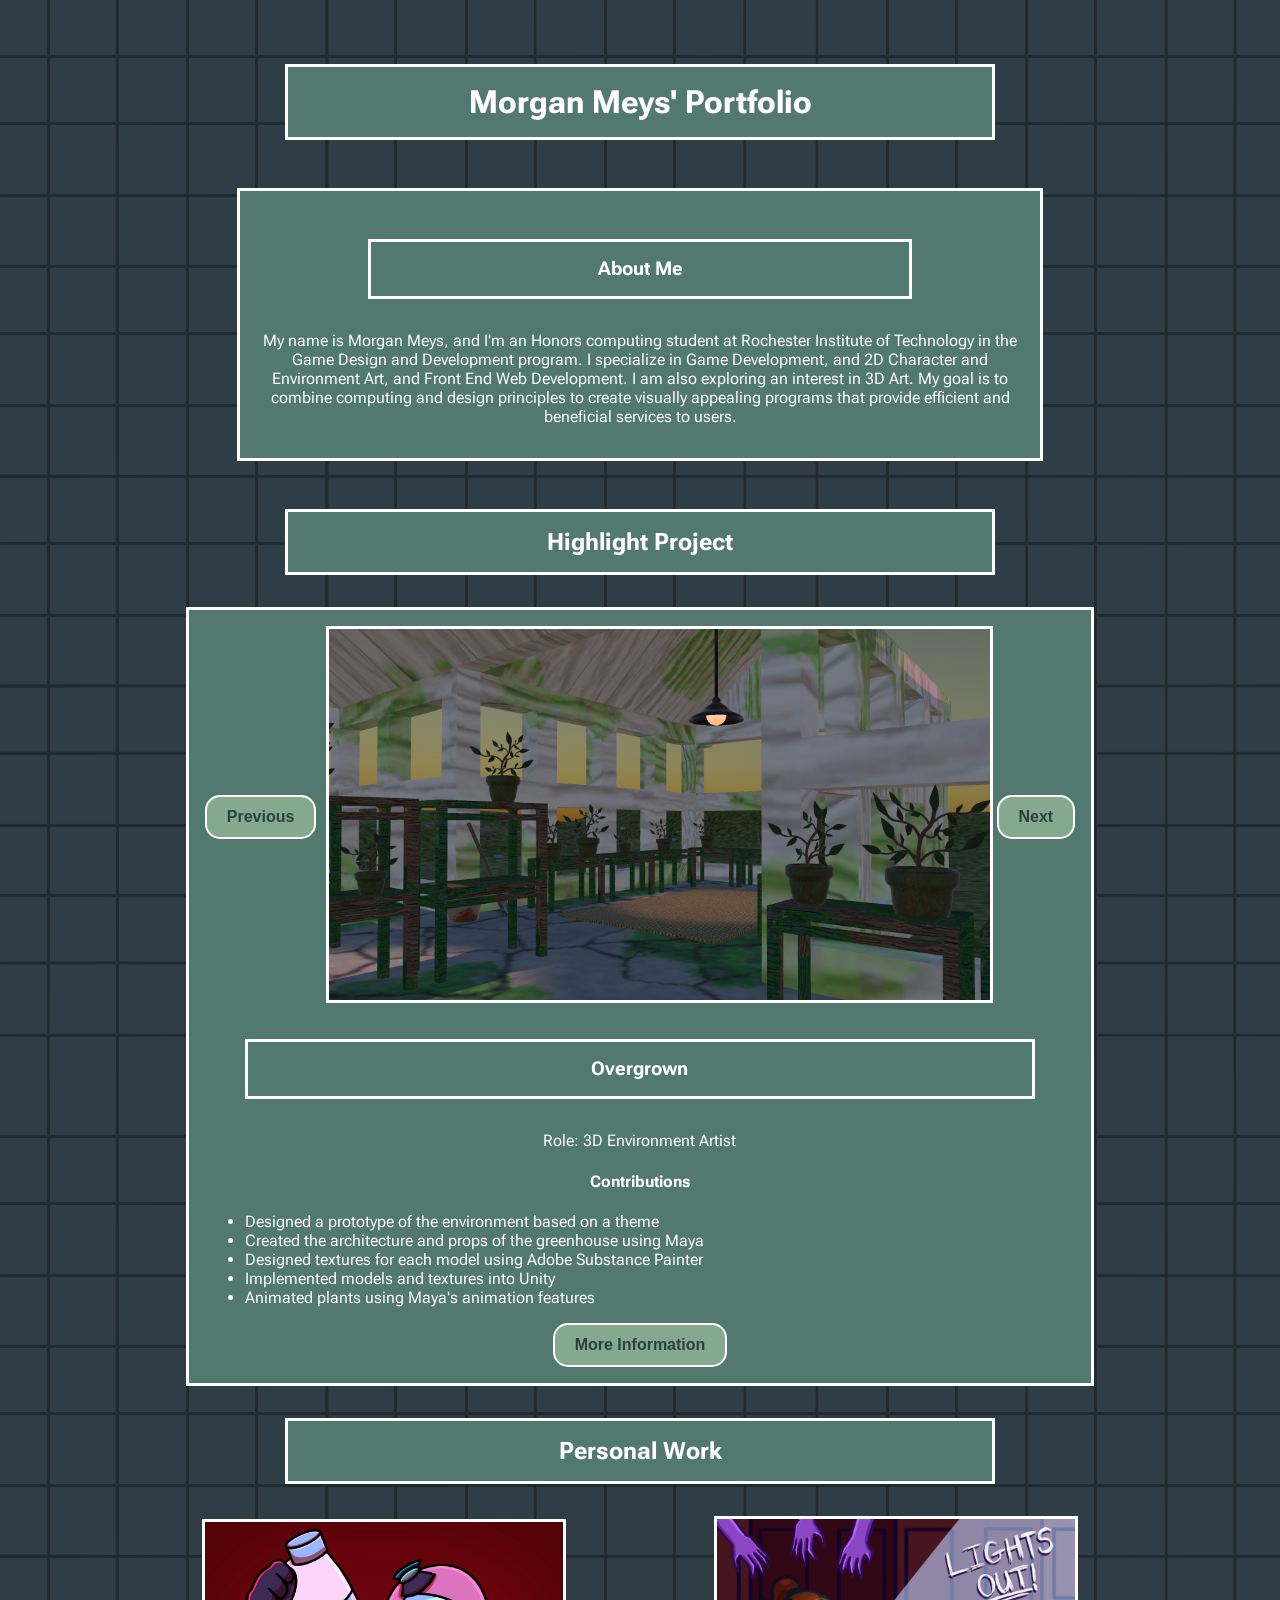
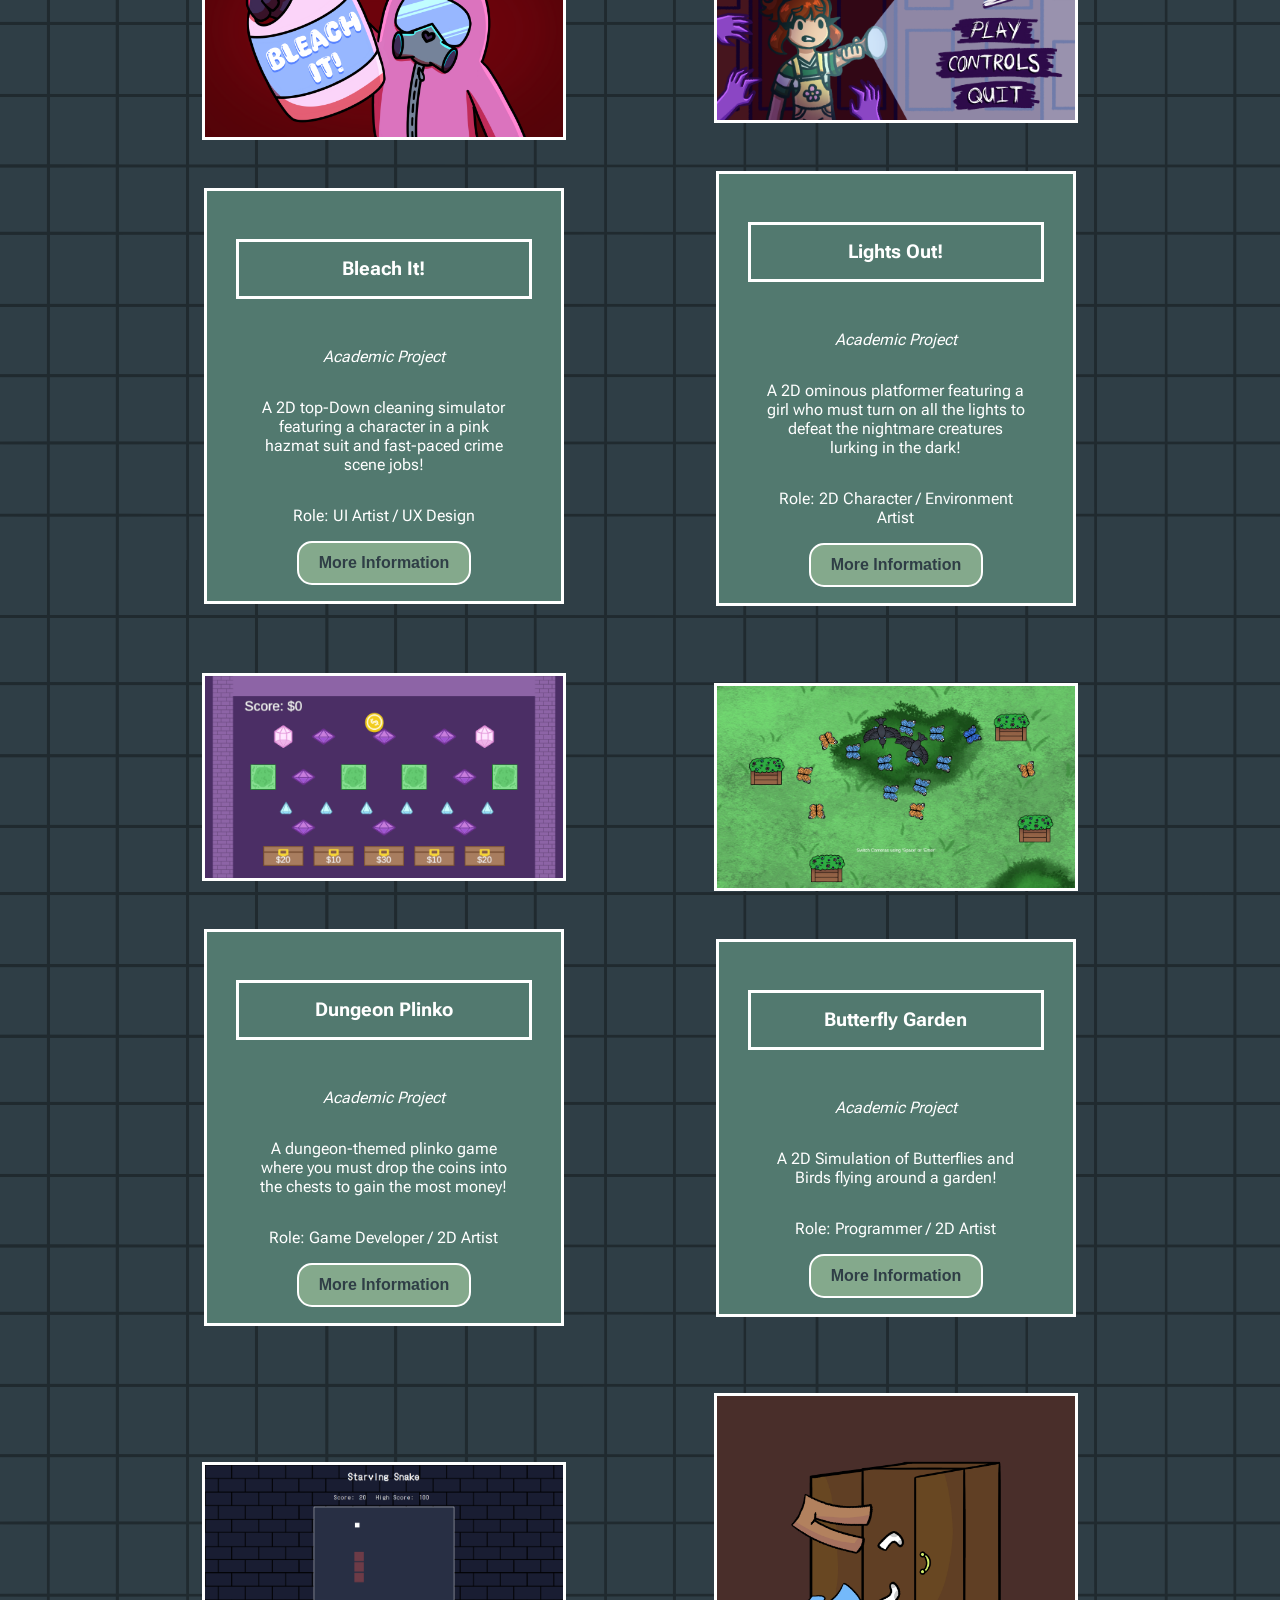
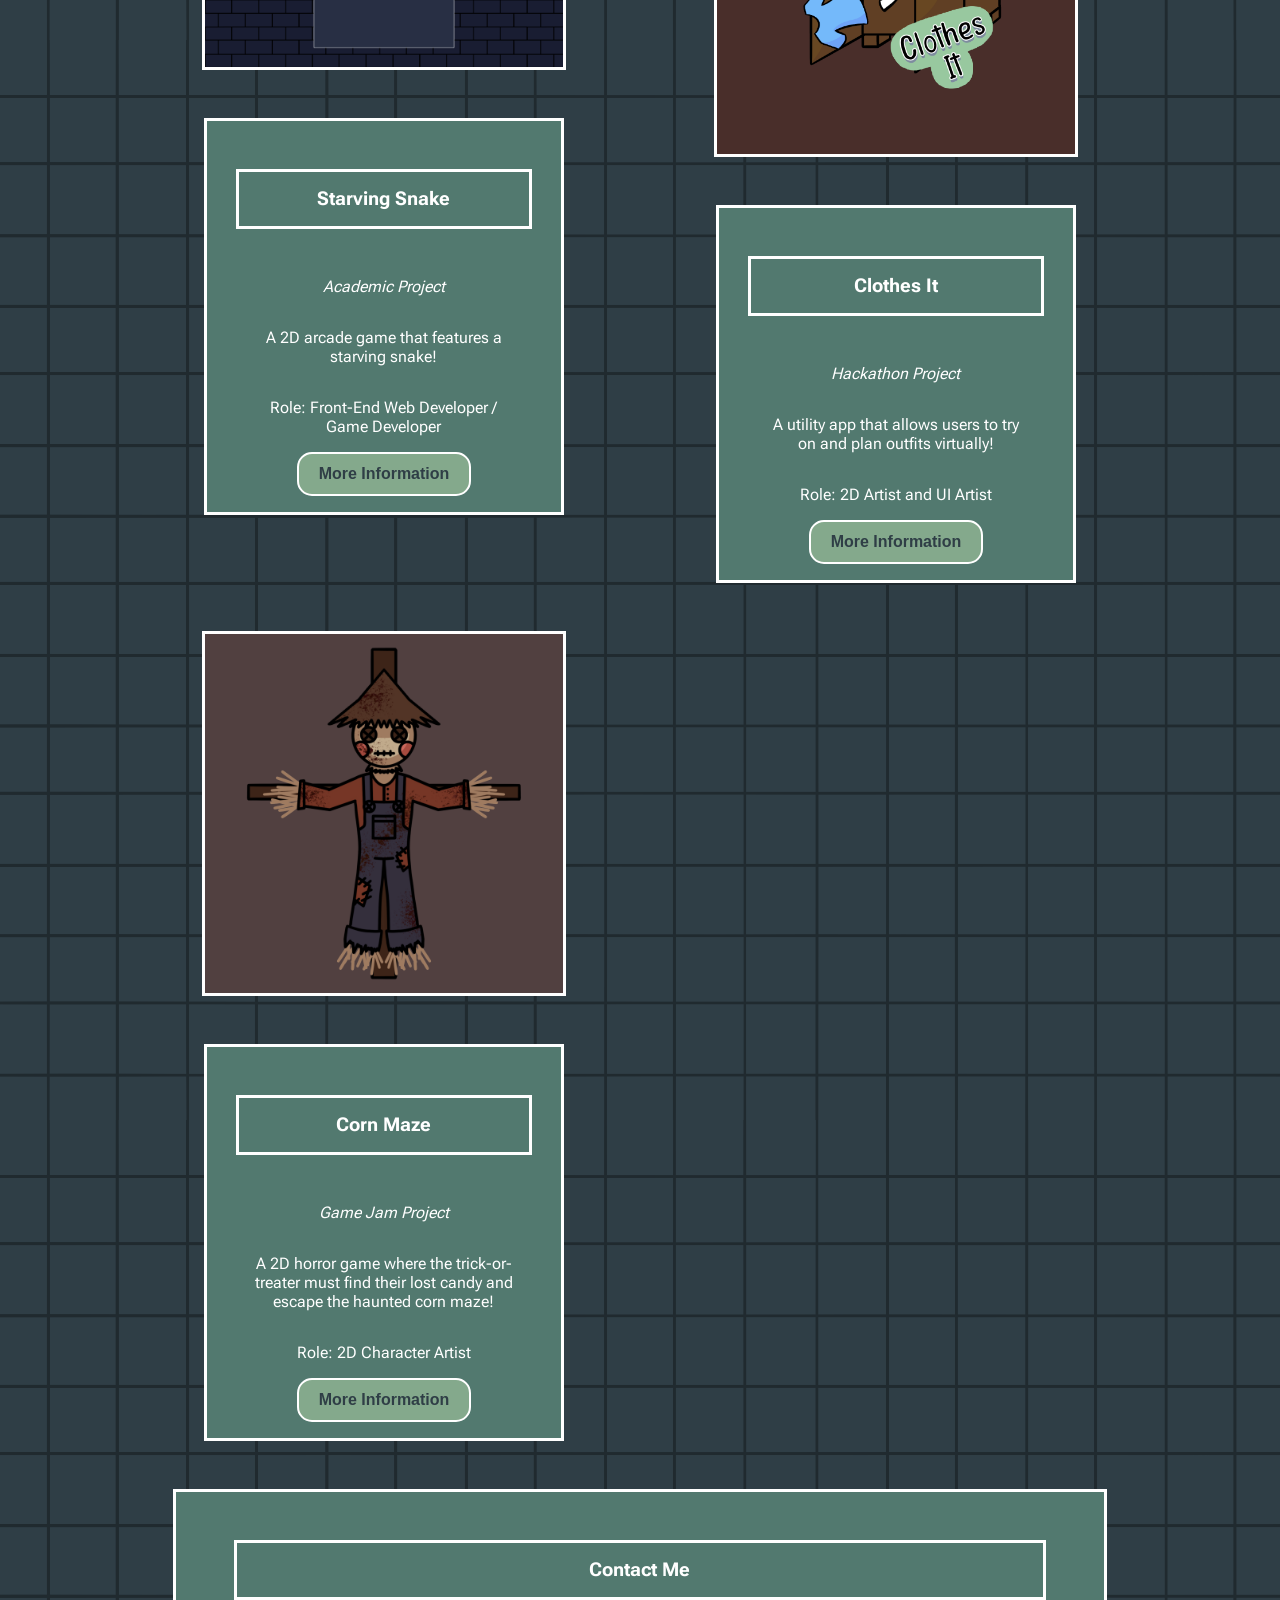
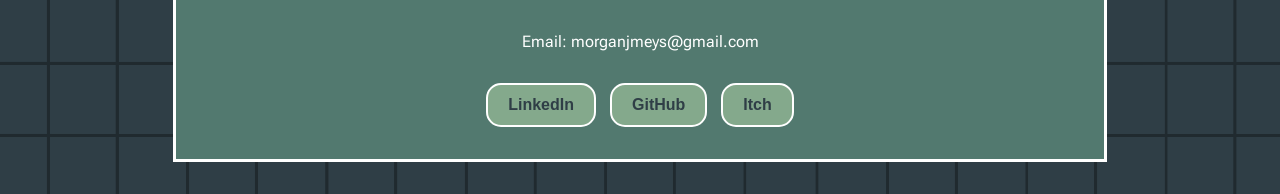
==== index.html @ b4822e95 "updated bio" ====
<!DOCTYPE html>
<html lang="en" class="roboto-flex">
<head>
    <meta charset="UTF-8">
    <meta name="viewport" content="width=device-width, initial-scale=1.0">
    <title>Morgan's Portfolio</title>

    <link rel="stylesheet" href="stylesheet.css">
    <script src="script.js"></script>

    <!-- Google Fonts Roboto Flex-->
    <link rel="preconnect" href="https://fonts.googleapis.com">
    <link rel="preconnect" href="https://fonts.gstatic.com" crossorigin>
    <link href="https://fonts.googleapis.com/css2?family=Roboto+Flex:opsz,wght,XOPQ,XTRA,YOPQ,YTDE,YTFI,YTLC,YTUC@8..144,100..1000,96,468,79,-203,738,514,712&display=swap" rel="stylesheet">

</head>
<body>
    <header>
        <h1 id="title">Morgan Meys' Portfolio</h1>
        <div class="section" id="about">
            <h3>About Me</h3>
            <p>My name is Morgan Meys, and I'm an Honors computing student at Rochester Institute of Technology 
            in the Game Design and Development program. I specialize in Game Development, and 2D Character and Environment Art, 
            and Front End Web Development. I am also exploring an interest in 3D Art. My goal is to combine computing and design principles 
            to create visually appealing programs that provide efficient and beneficial services to users.
            </p>
        </div>
    </header>
    <main>
        <h2>Highlight Project</h2>
        <div class="section" id="highlight">
            <div class="carousel">
                <button class="previousButton">Previous</button>
                <div class="slide"><img src="images/Overgrown1.png" alt="Overgrown Environment"></div>
                <div class="slide"><img src="images/OvergrownGraybox3.png" alt="Overgrown Graybox"></div>
                <div class="slide" id="square"><img src="images/OvergrownSketch.png" alt="Overgrown Sketch"></div>
                <div class="slide"><img src="images/Overgrown2.png" alt="Overgrown Environment"></div>
                <div class="slide"><img src="images/OvergrownGraybox4.png" alt="Overgrown Graybox"></div>
                <div class="slide"><img src="images/Overgrown3.png" alt="Overgrown Environment"></div>
                <div class="slide"><img src="images/OvergrownGraybox2.png" alt="Overgrown Graybox"></div>
                <div class="slide"><img src="images/Overgrown4.png" alt="Overgrown Environment"></div>
                <div class="slide"><img src="images/Overgrown5.png" alt="Overgrown Environment"></div>
                <button class="nextButton">Next</button>
            </div>
            <h3>Overgrown</h3>
            <p class="role">Role: 3D Environment Artist</p>
            <h4>Contributions</h4>
            <ul>
                <li>Designed a prototype of the environment based on a theme</li>
                <li>Created the architecture and props of the greenhouse using Maya</li>
                <li>Designed textures for each model using Adobe Substance Painter</li>
                <li>Implemented models and textures into Unity</li>
                <li>Animated plants using Maya's animation features</li>
            </ul>
            <a href="pages/overgrown.html"><button class="playButton">More Information</button></a>
        </div>

        <h2>Personal Work</h2>
        <div id="gameGallery">
            <div id="item1">
                <img src="images/bleach-it.png" alt="Bleach It! Art">
            <div class="section">
                <h3>Bleach It!</h3>
                <p><em>Academic Project</em></p>
                <p>A 2D top-Down cleaning simulator featuring a character in a 
                    pink hazmat suit and fast-paced crime scene jobs!</p>
                <p class="role">Role: UI Artist / UX Design</p>
                <a href="pages/bleach-it.html"><button class="playButton">More Information</button></a>
            </div>
        </div>
        <div id="item2">
            <img src="images/lights-out.png" alt="Lights Out! Art">
            <div class="section">  
                <h3>Lights Out!</h3>
                <p><em>Academic Project</em></p>
                <p>A 2D ominous platformer featuring a girl who must turn on all the lights
                    to defeat the nightmare creatures lurking in the dark!
                </p>
                <p class="role">
                    Role: 2D Character / Environment Artist
                </p>
                <a href="pages/lights-out.html"><button class="playButton">More Information</button></a>
            </div>
        </div>
        <div id="item3">
                <img src="images/Plinko1.png" alt="Dungeon Plinko">
            <div class="section">
                <h3>Dungeon Plinko</h3>
                <p><em>Academic Project</em></p>
                <p>A dungeon-themed plinko game where you must drop 
                    the coins into the chests to gain the most money!</p>
                <p class="role">
                    Role: Game Developer / 2D Artist
                </p>
                <a href="pages/dungeon-plinko.html"><button class="playButton">More Information</button></a>
            </div>
        </div>
        <div id="item4">
                <img src="images/ButterflyGarden3.png" alt="Butterfly Garden">
            <div class="section">
                <h3>Butterfly Garden</h3>
                <p><em>Academic Project</em></p>
                <p>A 2D Simulation of Butterflies and Birds flying around a garden!</p>
                <p class="role">
                    Role: Programmer / 2D Artist
                </p>
                <a href="pages/butterfly-garden.html"><button class="playButton">More Information</button></a>
            </div>
        </div>
        <div id="item5">
                <img src="images/SS_4.png" alt="Starving Snake">
            <div class="section">
                <h3>Starving Snake</h3>
                <p><em>Academic Project</em></p>
                <p>A 2D arcade game that features a starving snake!
                </p>
                <p class="role">
                    Role: Front-End Web Developer / Game Developer
                </p>
                <a href="pages/starving-snake.html"><button class="playButton">More Information</button></a>
            </div>
        </div>
        <div id="item6">
                <img src="images/ClothesItLogo.png" alt="Clothes It Logo">
            <div class="section">
                <h3>Clothes It</h3>
                <p><em>Hackathon Project</em></p>
                <p>A utility app that allows users to try on and plan outfits virtually!</p>
                <p class="role">
                    Role: 2D Artist and UI Artist
                </p>
                <a href="pages/clothes-it.html"><button class="playButton">More Information</button></a>
            </div>
        </div>
        <div id="item7">
                <img src="images/ScarecrowPortfolio1.png" alt="Corn Maze">
            <div class="section">
                <h3>Corn Maze</h3>
                <p><em>Game Jam Project</em></p>
                <p>A 2D horror game where the trick-or-treater must find their
                lost candy and escape the haunted corn maze!
                </p>
                <p class="role">
                    Role: 2D Character Artist
                </p>
                <a href="pages/corn-maze.html"><button class="playButton">More Information</button></a>
            </div>
        </div>
    </main>
    <footer>
        <div class="section" id="contact">
            <h3>Contact Me</h3>
            <ul>
                <li>Email: morganjmeys@gmail.com</li>
                <li><a href="https://www.linkedin.com/in/morgan-meys/"><button class="playButton">LinkedIn</button></a></li>
                <li><a href="https://github.com/Crinqe"><button class="playButton">GitHub</button></a></li>
                <li><a href="https://crinqe.itch.io/"><button class="playButton">Itch</button></a></li>
            </ul>
        </div>
    </footer>
</body>
</html>
---- stylesheet.css ----
body
{
    background-color: #2F3E46;
    background-image: url(images/Grid.png);
    width: 70vw;
    margin: 2rem auto;
    text-align: center;
}
header
{
    display: flex;
    flex-direction: column;
    align-items: center;
}
h2, h3 
{
    color: white;
    background-color: #52796F;
    width: 40vw;
    border-style: solid;
    border-color: white;
    margin: 2rem auto;
    padding-top: 1rem;
    padding-bottom: 1rem;
}
nav li {
    list-style-type: none;
    display: inline;
    background-color: #52796F;
    padding: 1em;
    border-style: solid;
    border-color: white;
    margin-left: 1em;
    margin-right: 1em;
}
#highlight
{
    margin-bottom: 3em;
    margin: 0 auto;
}
a {
    text-decoration: none;
    background-color: transparent;
}
#gameGallery {
    display: grid;
    align-items: center;
    justify-items: center;
    margin: 0 auto;
}
#contact
{
    margin: 0 auto;
}
#gameGallery div
{
    display: flex;
    flex-direction: column;
    align-items: center;
    justify-content: center;
}
div div p
{
    margin: 1em auto;
}
#gameGallery p, #gameGallery h2
{
    color: white;
    width: 90%;
    align-content: center;
    margin: none 2em;
}

/* Desktop Width */
@media screen and (min-width: 1000px)
{
    #contact
    {
        width: 40vw;
    }
    #title, h2
    {
        width: 55vw;
    }
    #about, #highlight
    {
        width: 60vw;
    }
    button
    {
        font-size: 18px;
    }
    .carousel .slide
    {
        width: 90%;
        margin: 0 auto;
    }
    #gameGallery
    {
        grid-template-columns: 1fr 1fr;
        grid-template-rows: 1fr 1fr;
        grid-template-areas: "item1 item2"
                         "item3 item4"
                         "item5 item6"
                         "item7";
    }
    h3, #item1, #item2, #item3, #item4, #item5, #item6, #item7
    {
        width: 70%;
    }
}

/* Mobile Width */
@media screen and (min-width: 320px)
{
    #gameGallery p, #gameGallery h2
    {
        color: white;
        width: 80%;
        align-content: center;
        margin: none 2em;
    }
    #gameGallery div .section
    {
        margin-top: 3em;
        margin-bottom: 3em;
    }
    #gameGallery img
    {
        width: 100%;
    }
    h3, .section
    {
        width: 90%;
    }
    body
    {
        width: 80vw;
    }
    #highlight
    {
        width: 85%;
    }
    .carousel .slide
    {
        grid-column: 1/3;
        grid-row: 1/2;
    }
    .carousel .nextButton
    {
        grid-column: 2/3;
        grid-row: 2/3;
    }
    .carousel .previousButton
    {
        grid-column: 1/2;
        grid-row: 2/3;
    }
    .carousel .nextButton, .carousel .previousButton
    {
        margin: 1em auto;
    }
    #contact
    {
        width: 70vw;
    }
    #about h3
    {
        width: 70%;
    }
}
@media screen and (min-width: 320px) and (max-width: 700px)
{
    .carousel
    {
        display: grid;
        grid-template-columns: 1fr 1fr;
        grid-template-rows: 3fr 1fr;
    }
    #highlight
    {
        height: 850px;
    }
    #gameGallery
    {
        display: flex;
        flex-direction: column;
        align-items: center;
        justify-content: center;
    }
    #title
    {
        width: 80vw;
    }
    h2
    {
        width: 90%;
    }
}

/* Tablet Width */
@media screen and (min-width: 700px)
{
    .carousel
    {
        display: flex;
        flex-direction: row;
        align-items: center;
        justify-content: center;
    }
}
@media screen and (min-width: 700px) and (max-width: 1000px)
{
    #title
    {
        width: 50vw;
    }
}
ul
{
    text-align: left;
}
div img
{
    width: 100%;
    border: 3px solid white;
}
div h2
{
    background-color: #52796F;
    width: 15vw;
    margin-left: auto;
    margin-right: auto;
    border-style: solid;
    border-color: white;
    padding-top: 1rem;
    padding-bottom: 1rem;
}
.section
{
    color: white;
    background-color: #52796F;
    padding: 1em;
    border-style: solid;
    border-color: white;
    margin: 1em;
}

/* Link Styles */
a:link
{
    color: rgb(202, 210, 197);
}
a:visited
{
    color: rgb(202, 210, 197);
}
a:hover
{
    color: white;
}  
#title
{
    color: white;
    background-color: #52796F;
    border-style: solid;
    border-color: white;
    margin: 2rem auto;
    padding-top: 1rem;
    padding-bottom: 1rem;
}
#contact ul
{
    margin: 0 auto;
    text-align: center;
    padding-left: 0;
}
#contact ul li
{
    display: inline-block;
    list-style-type: none;
    margin: 1em auto;
    padding-left: 5px;
    padding-right: 5px;
}
#contact ul li:first-child
{
    display: list-item;
}
.slide img
{
    border: 3px solid white;
}
.carousel
{
    width: 100%;
    gap: 10px;
    height: 30%;
}
button
{
    border-radius: 15px;
    background-color: #84A98C;
    color: #2F3E46;
    font-weight: bold;
    border: 2px solid white;
    font-size: 16px;
    padding: 20px;
    height: 20px;
    display: flex;
    align-items: center;
}
a button
{
    margin: 0 auto;
}
#square img
{
    width: 60%;
}

/* Google Fonts Roboto Flex */

.roboto-flex {
  font-family: "Roboto Flex", sans-serif;
  font-optical-sizing: auto;
  font-weight: 400;
  font-style: normal;
  font-variation-settings:
    "slnt" 0,
    "wdth" 100,
    "GRAD" 0,
    "XOPQ" 96,
    "XTRA" 468,
    "YOPQ" 79,
    "YTAS" 750,
    "YTDE" -203,
    "YTFI" 738,
    "YTLC" 514,
    "YTUC" 712;
}
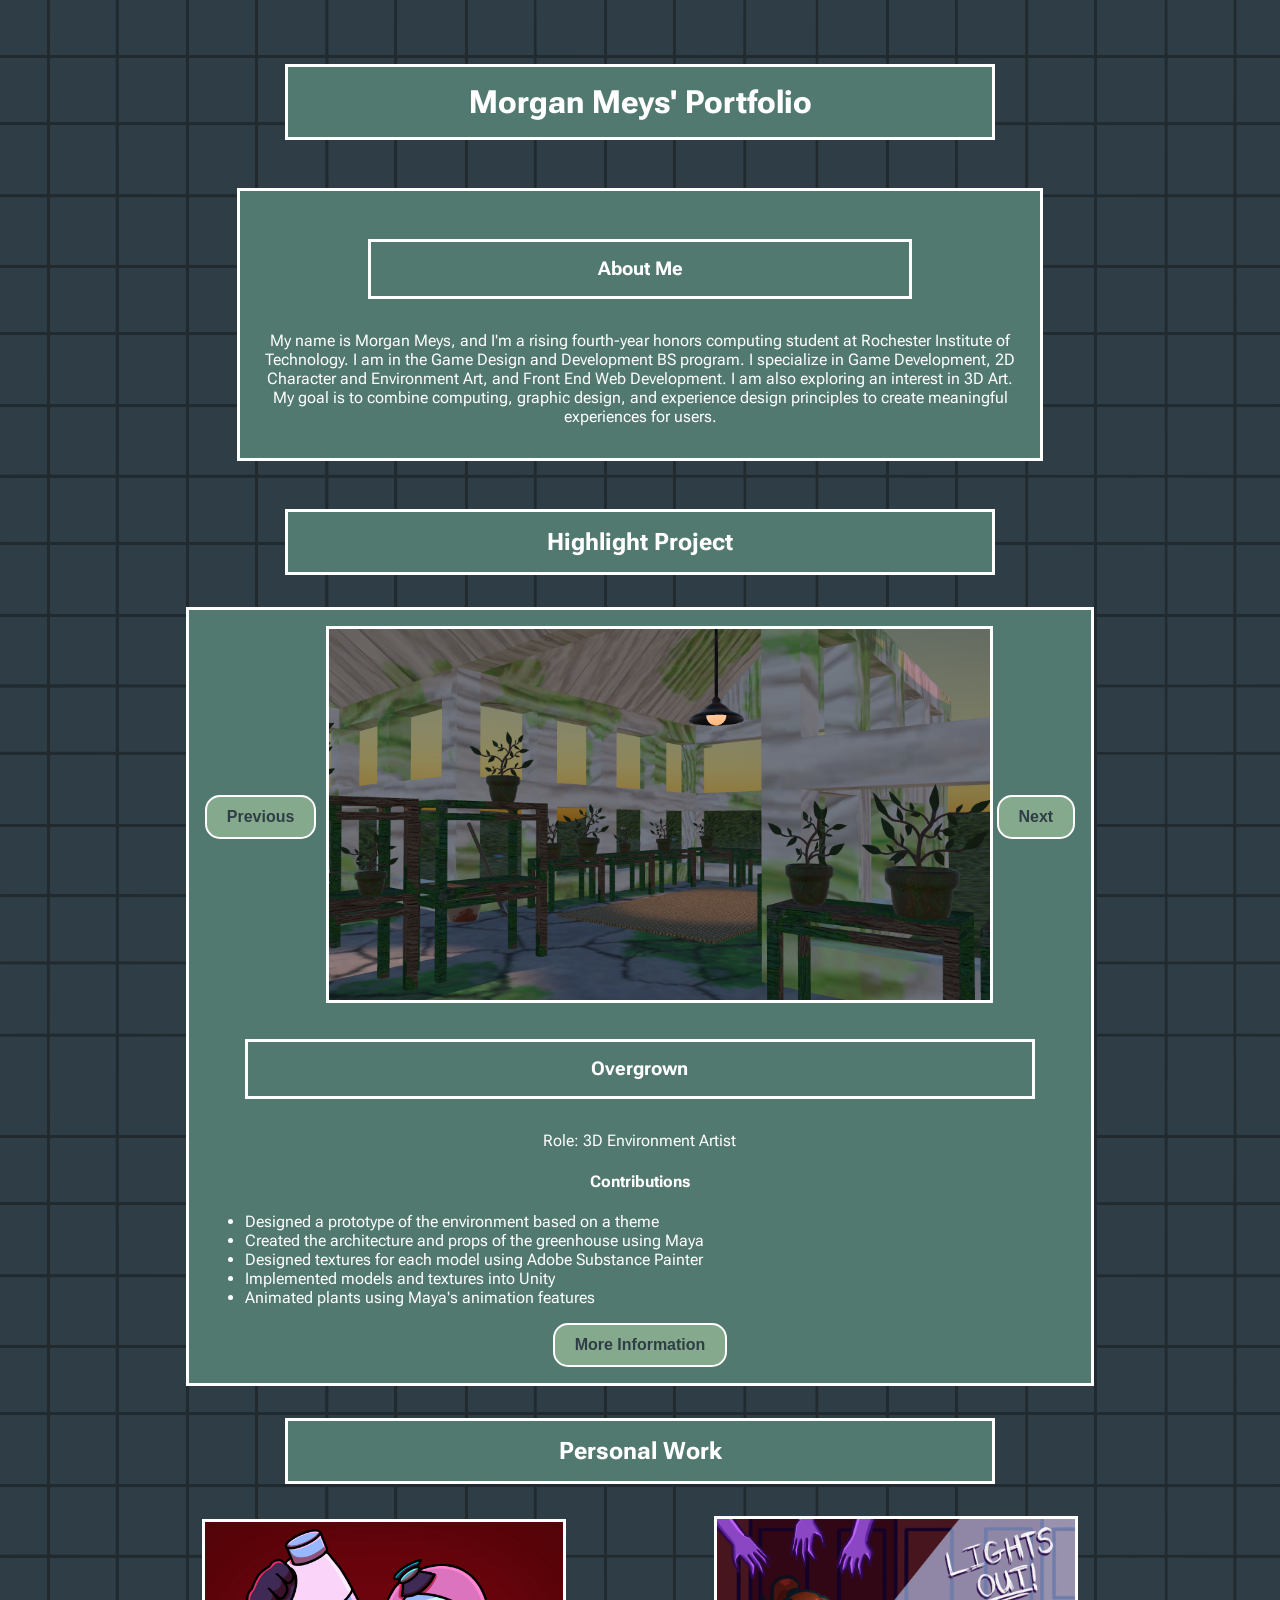
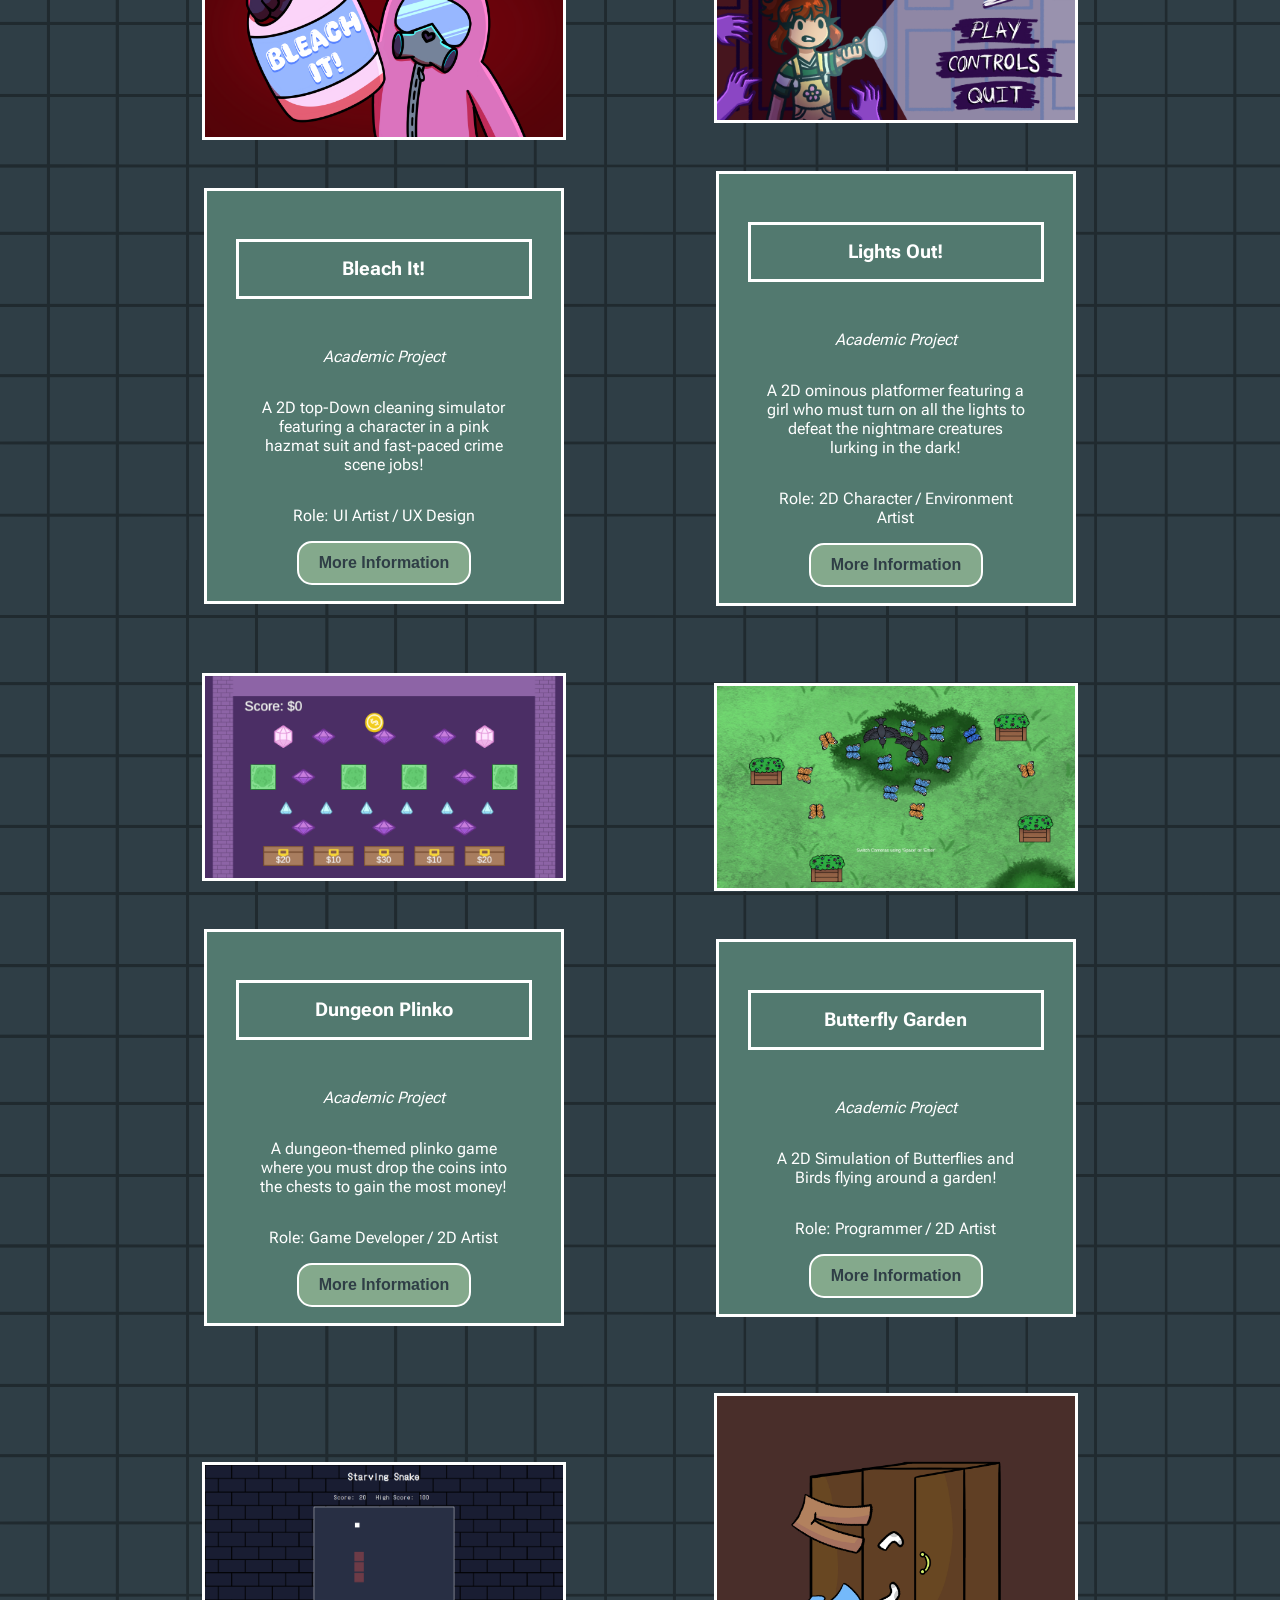
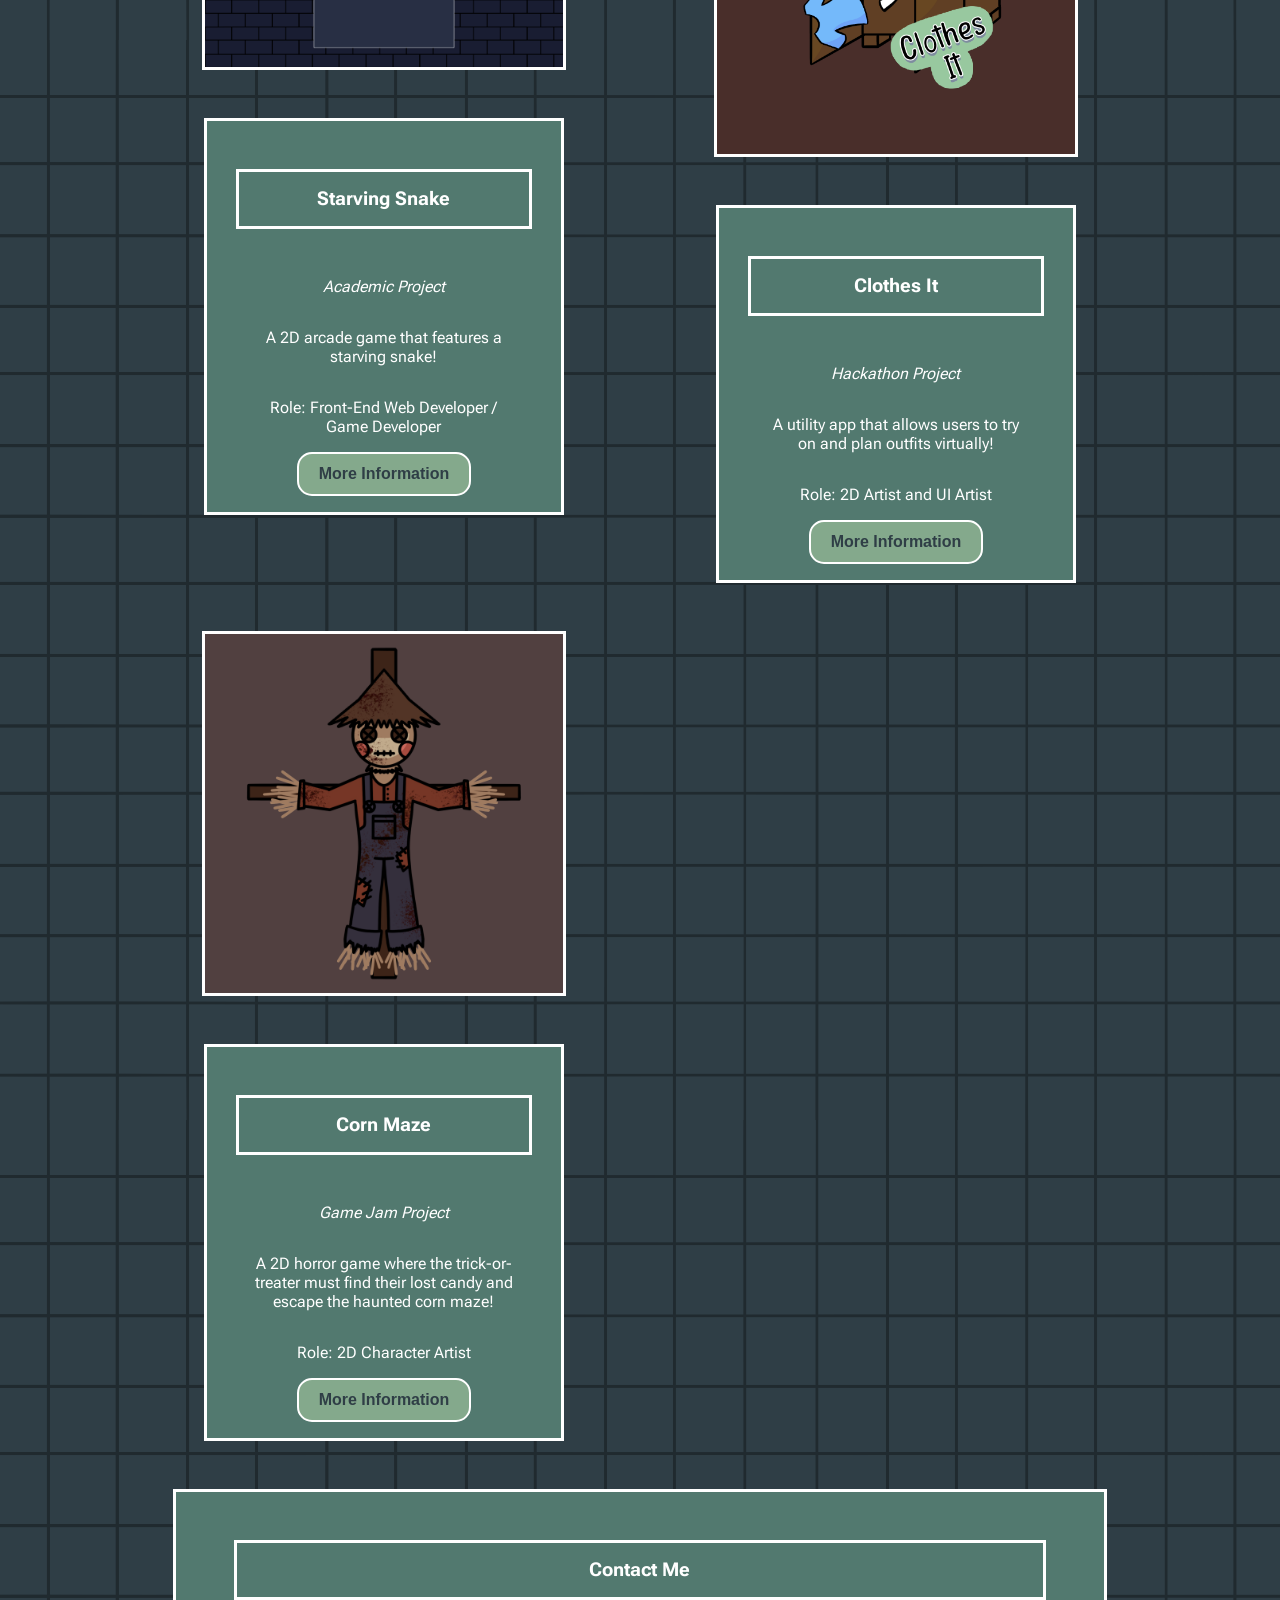
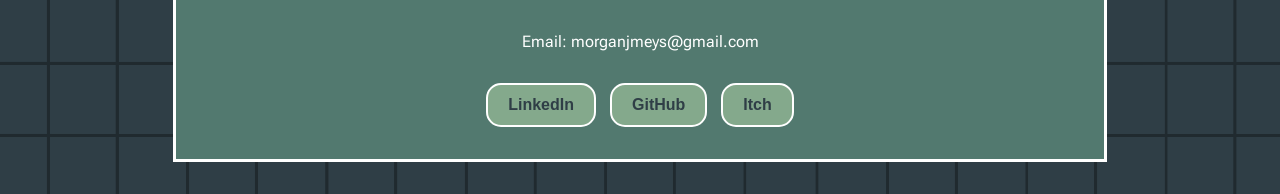
==== commit 93a5e4e4: "updating bio" ====
--- a/index.html
+++ b/index.html
@@ -19,10 +19,10 @@
         <h1 id="title">Morgan Meys' Portfolio</h1>
         <div class="section" id="about">
             <h3>About Me</h3>
-            <p>My name is Morgan Meys, and I'm an Honors computing student at Rochester Institute of Technology 
-            in the Game Design and Development program. I specialize in Game Development, and 2D Character and Environment Art, 
-            and Front End Web Development. I am also exploring an interest in 3D Art. My goal is to combine computing and design principles 
-            to create visually appealing programs that provide efficient and beneficial services to users.
+            <p>My name is Morgan Meys, and I'm a rising fourth-year honors computing student at Rochester Institute of Technology.
+            I am in the Game Design and Development BS program. I specialize in Game Development, 2D Character and Environment Art, 
+            and Front End Web Development. I am also exploring an interest in 3D Art. My goal is to combine computing, graphic design, 
+            and experience design principles to create meaningful experiences for users.
             </p>
         </div>
     </header>
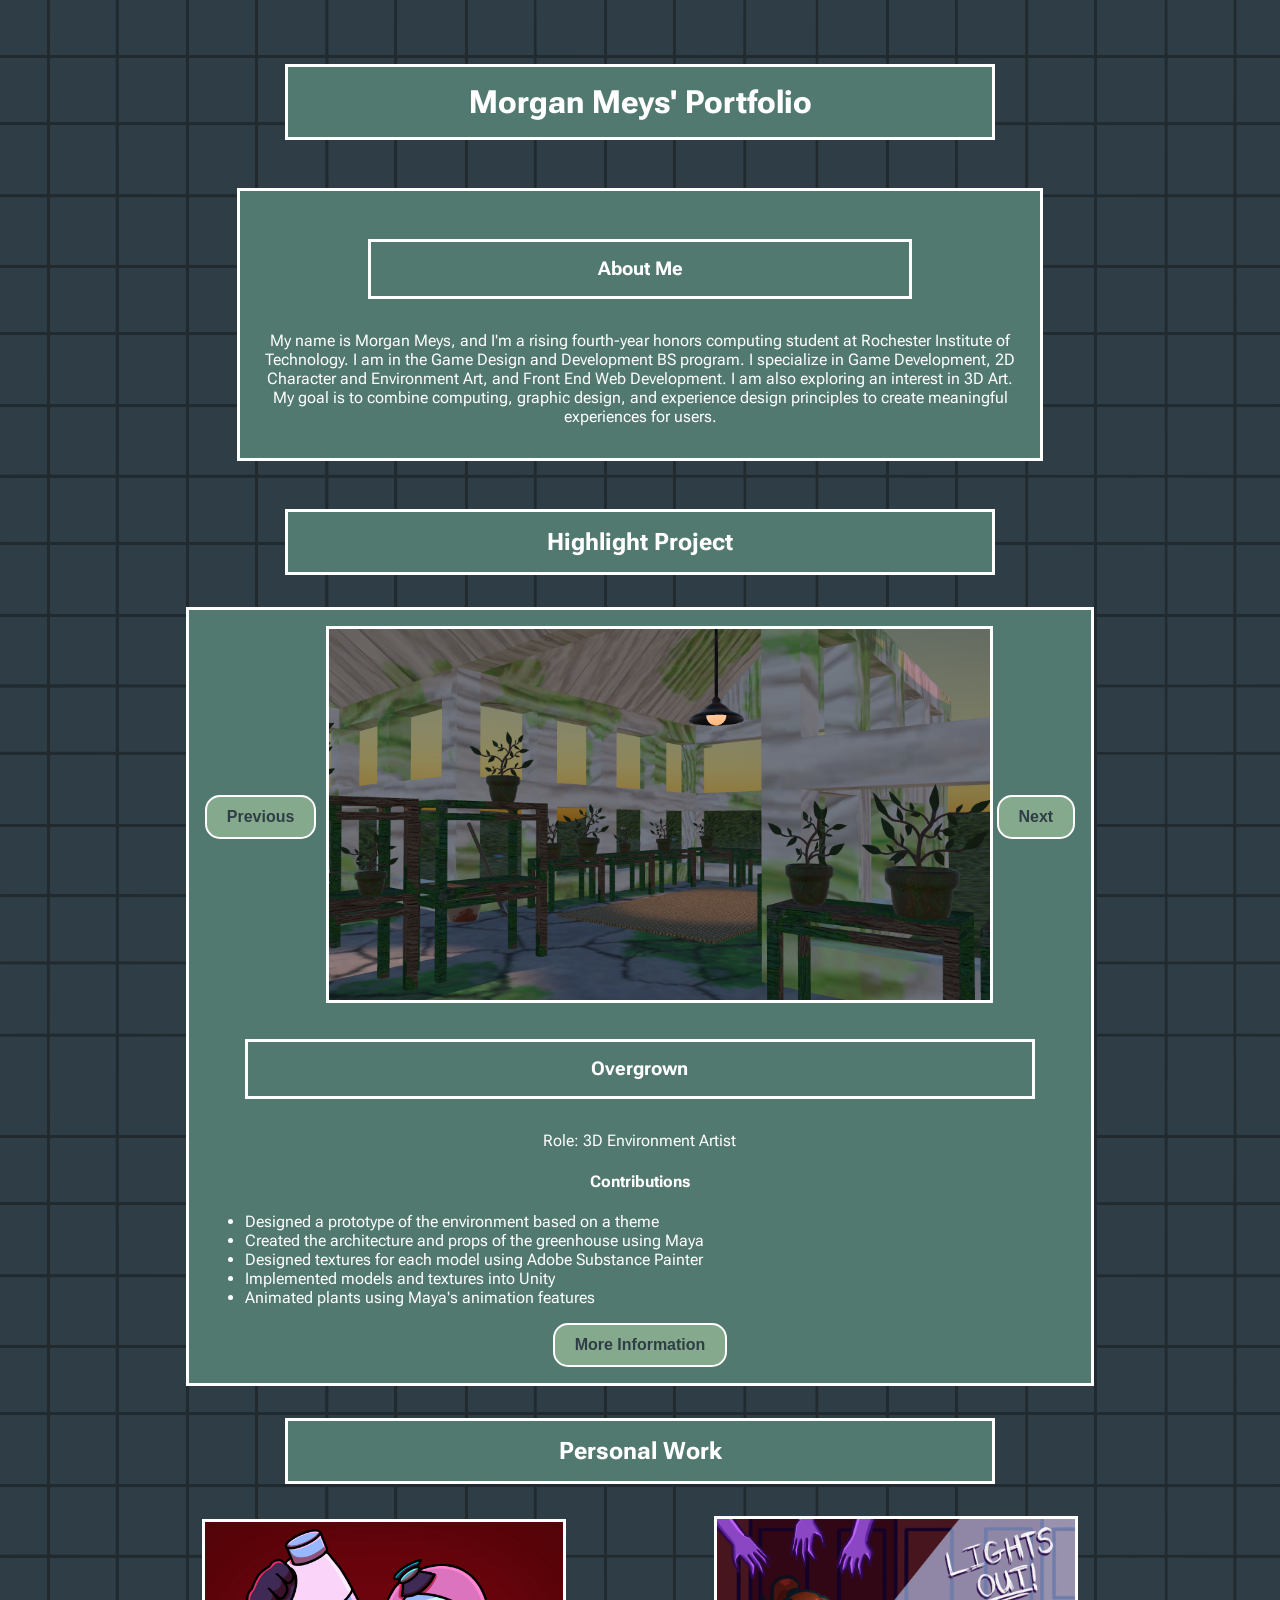
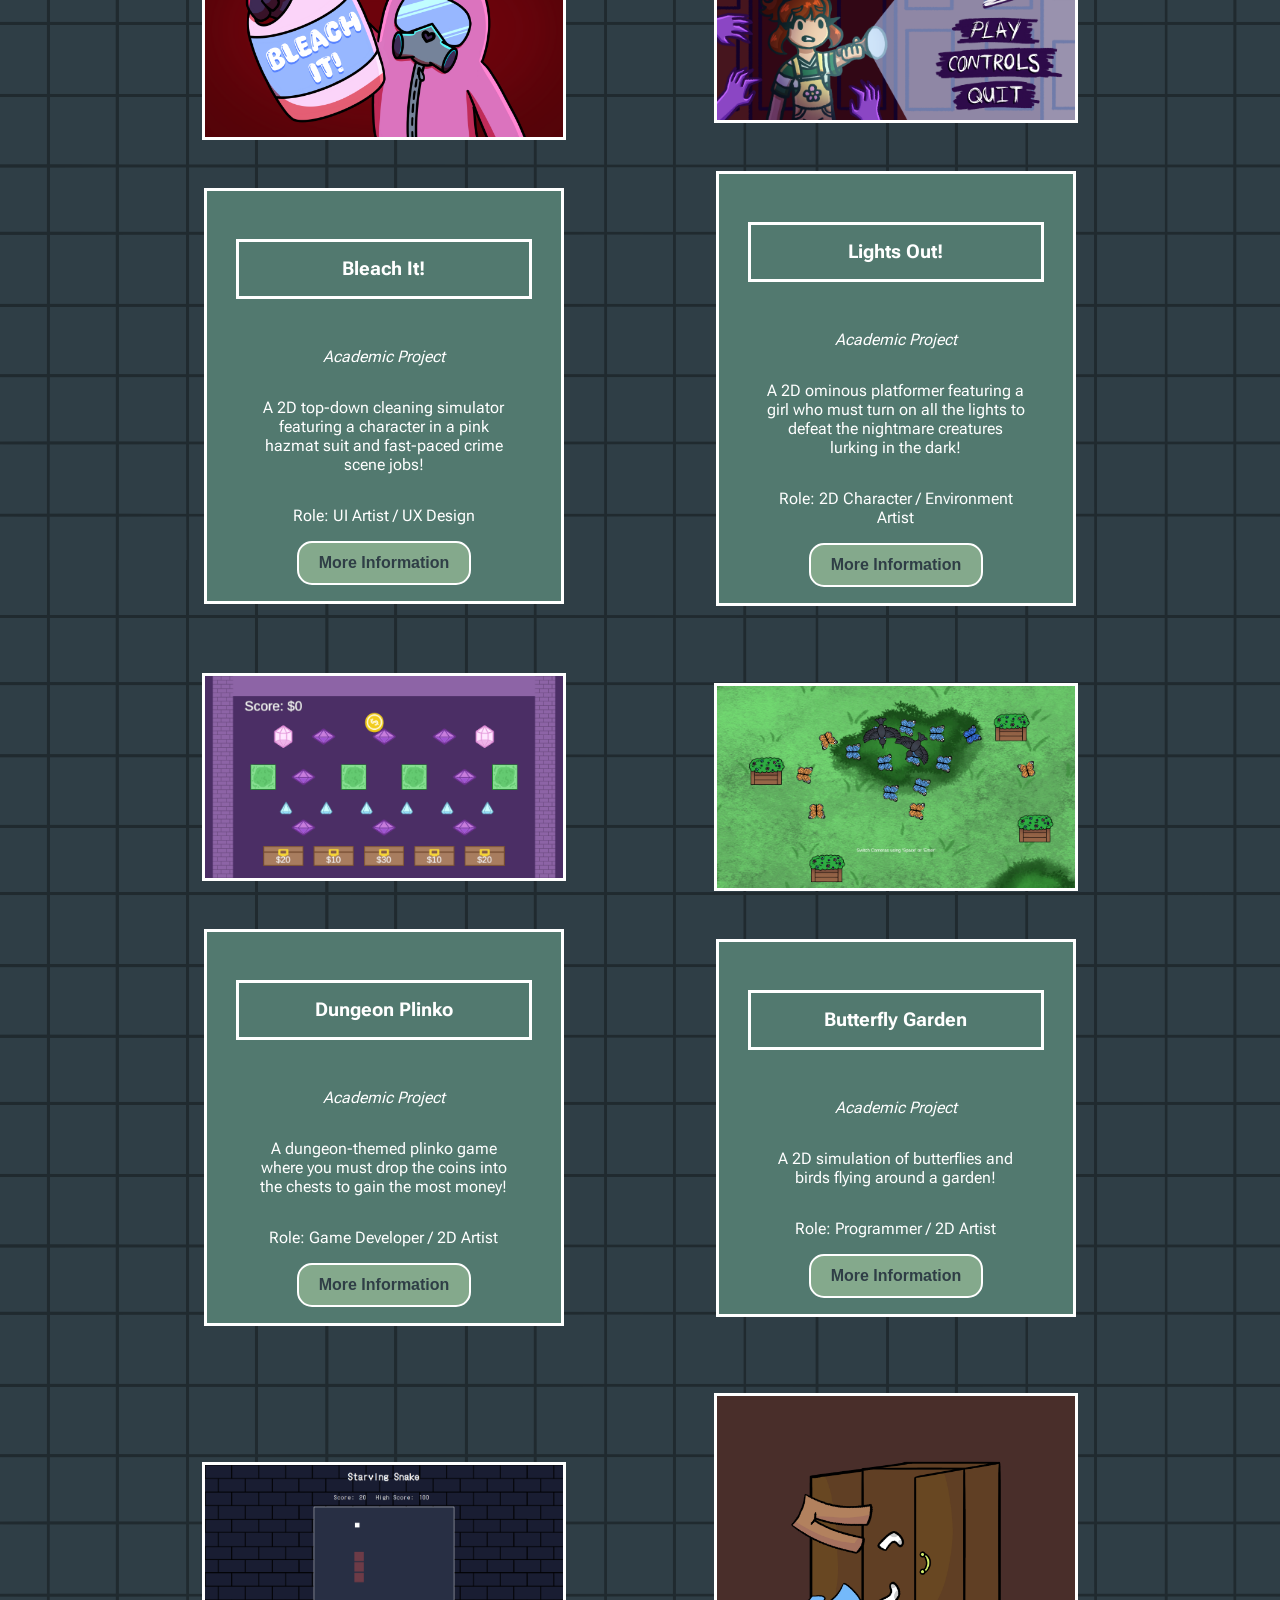
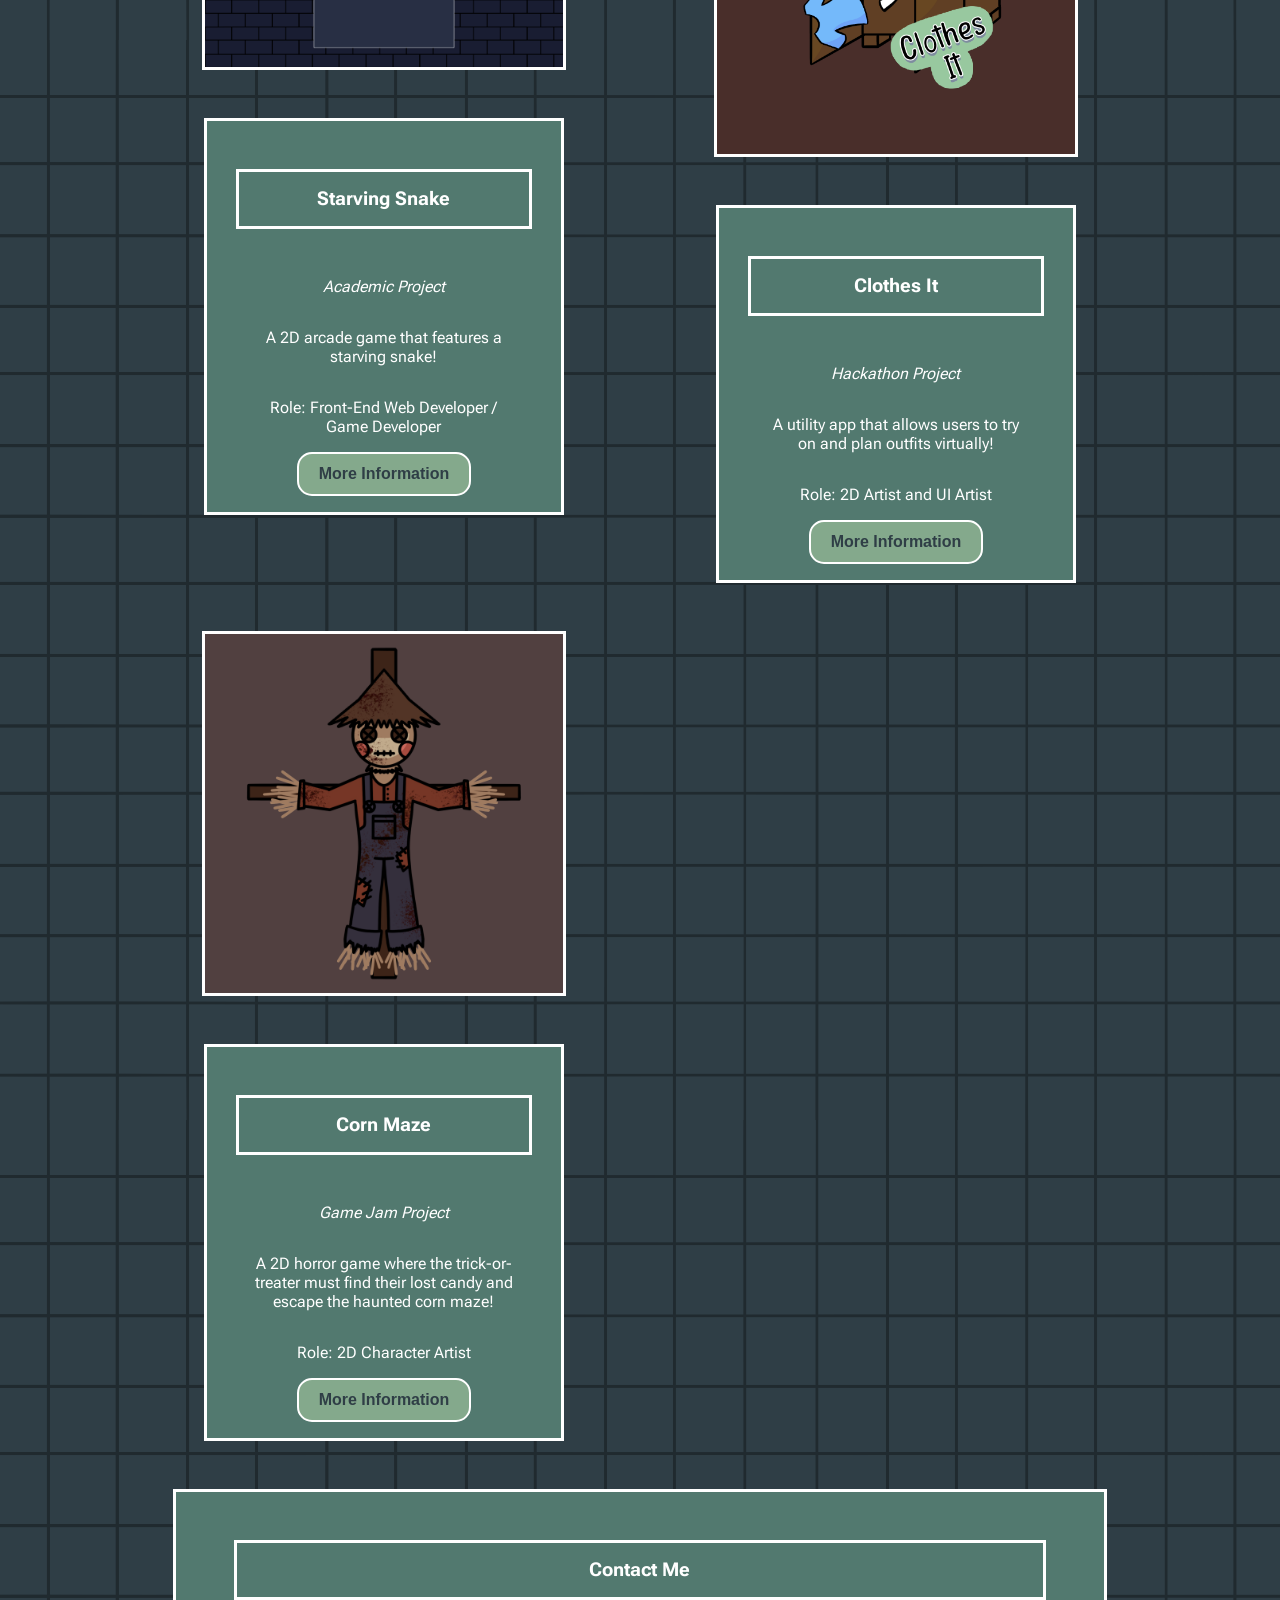
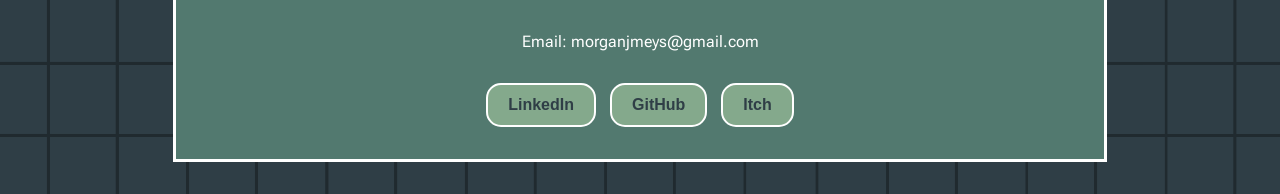
==== commit c2f6475c: "correcting spelling + adding additional info" ====
--- a/index.html
+++ b/index.html
@@ -62,7 +62,7 @@
             <div class="section">
                 <h3>Bleach It!</h3>
                 <p><em>Academic Project</em></p>
-                <p>A 2D top-Down cleaning simulator featuring a character in a 
+                <p>A 2D top-down cleaning simulator featuring a character in a 
                     pink hazmat suit and fast-paced crime scene jobs!</p>
                 <p class="role">Role: UI Artist / UX Design</p>
                 <a href="pages/bleach-it.html"><button class="playButton">More Information</button></a>
@@ -100,7 +100,7 @@
             <div class="section">
                 <h3>Butterfly Garden</h3>
                 <p><em>Academic Project</em></p>
-                <p>A 2D Simulation of Butterflies and Birds flying around a garden!</p>
+                <p>A 2D simulation of butterflies and birds flying around a garden!</p>
                 <p class="role">
                     Role: Programmer / 2D Artist
                 </p>
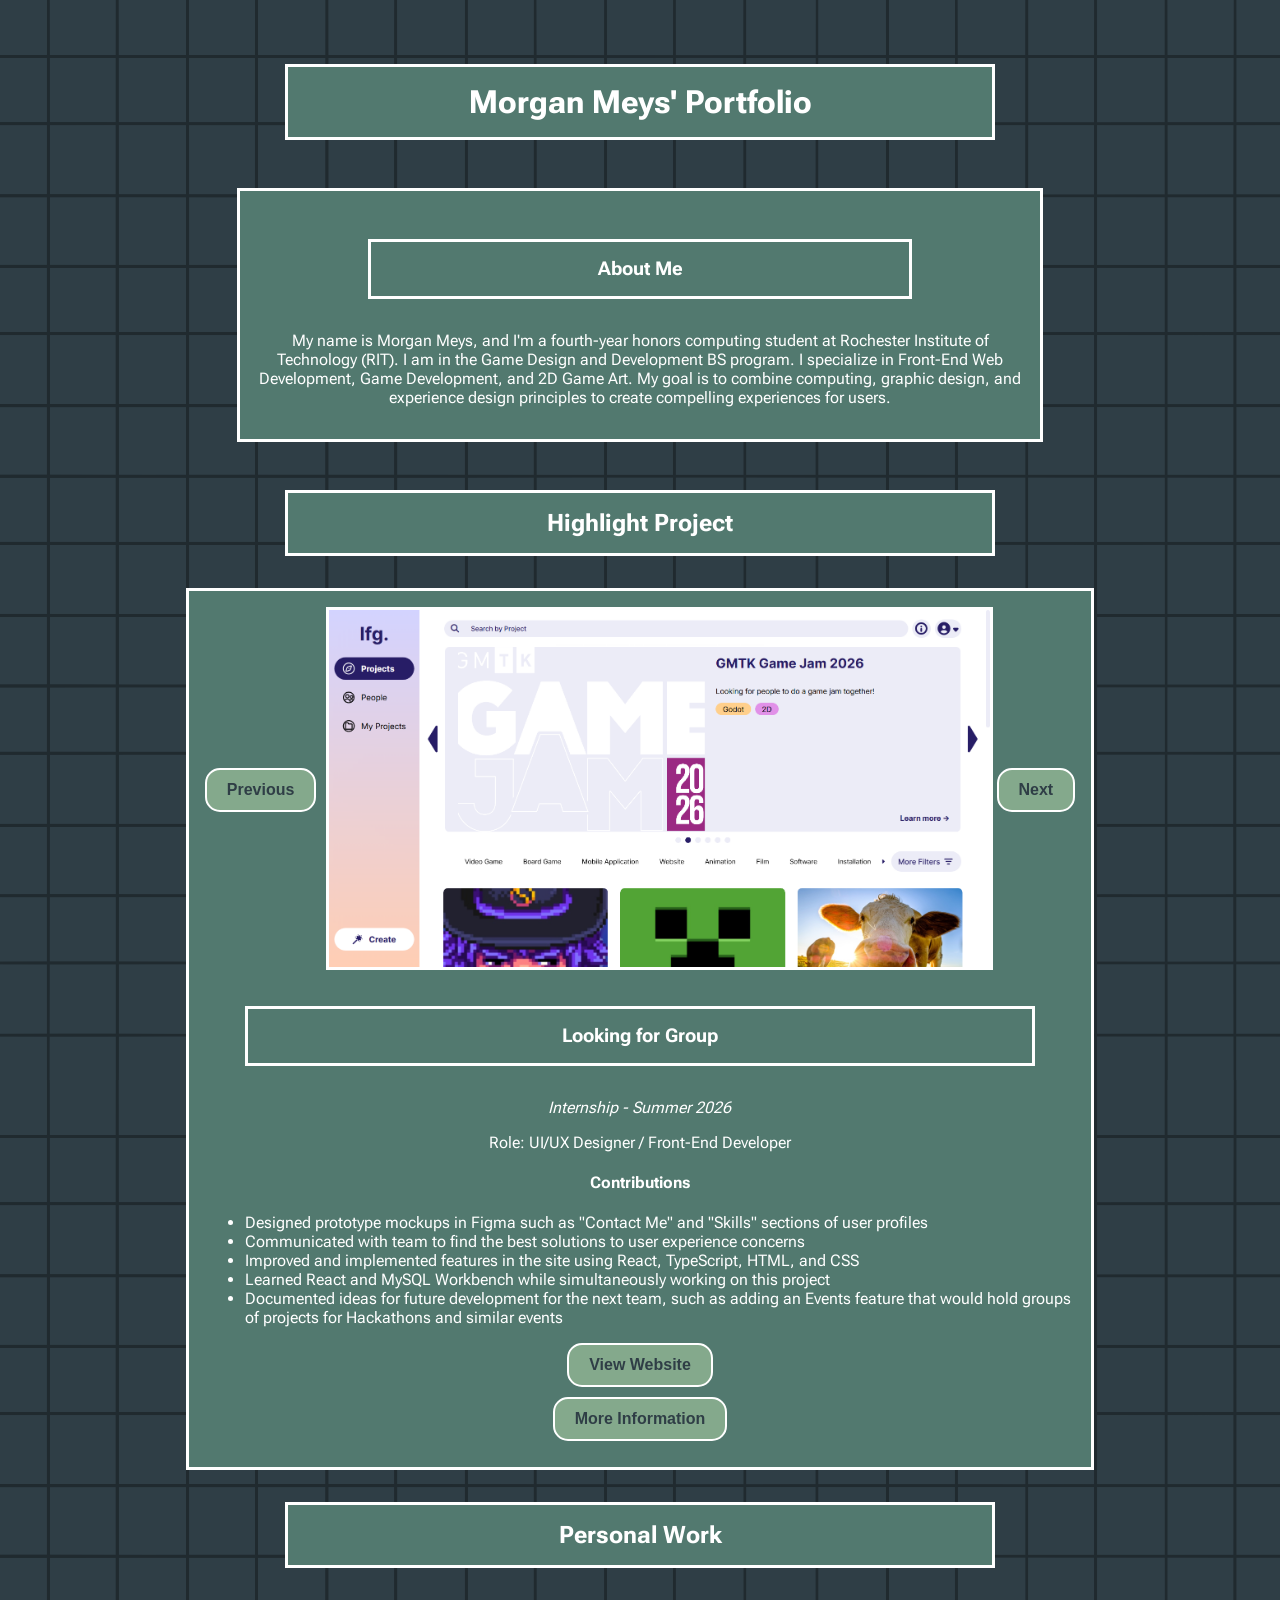
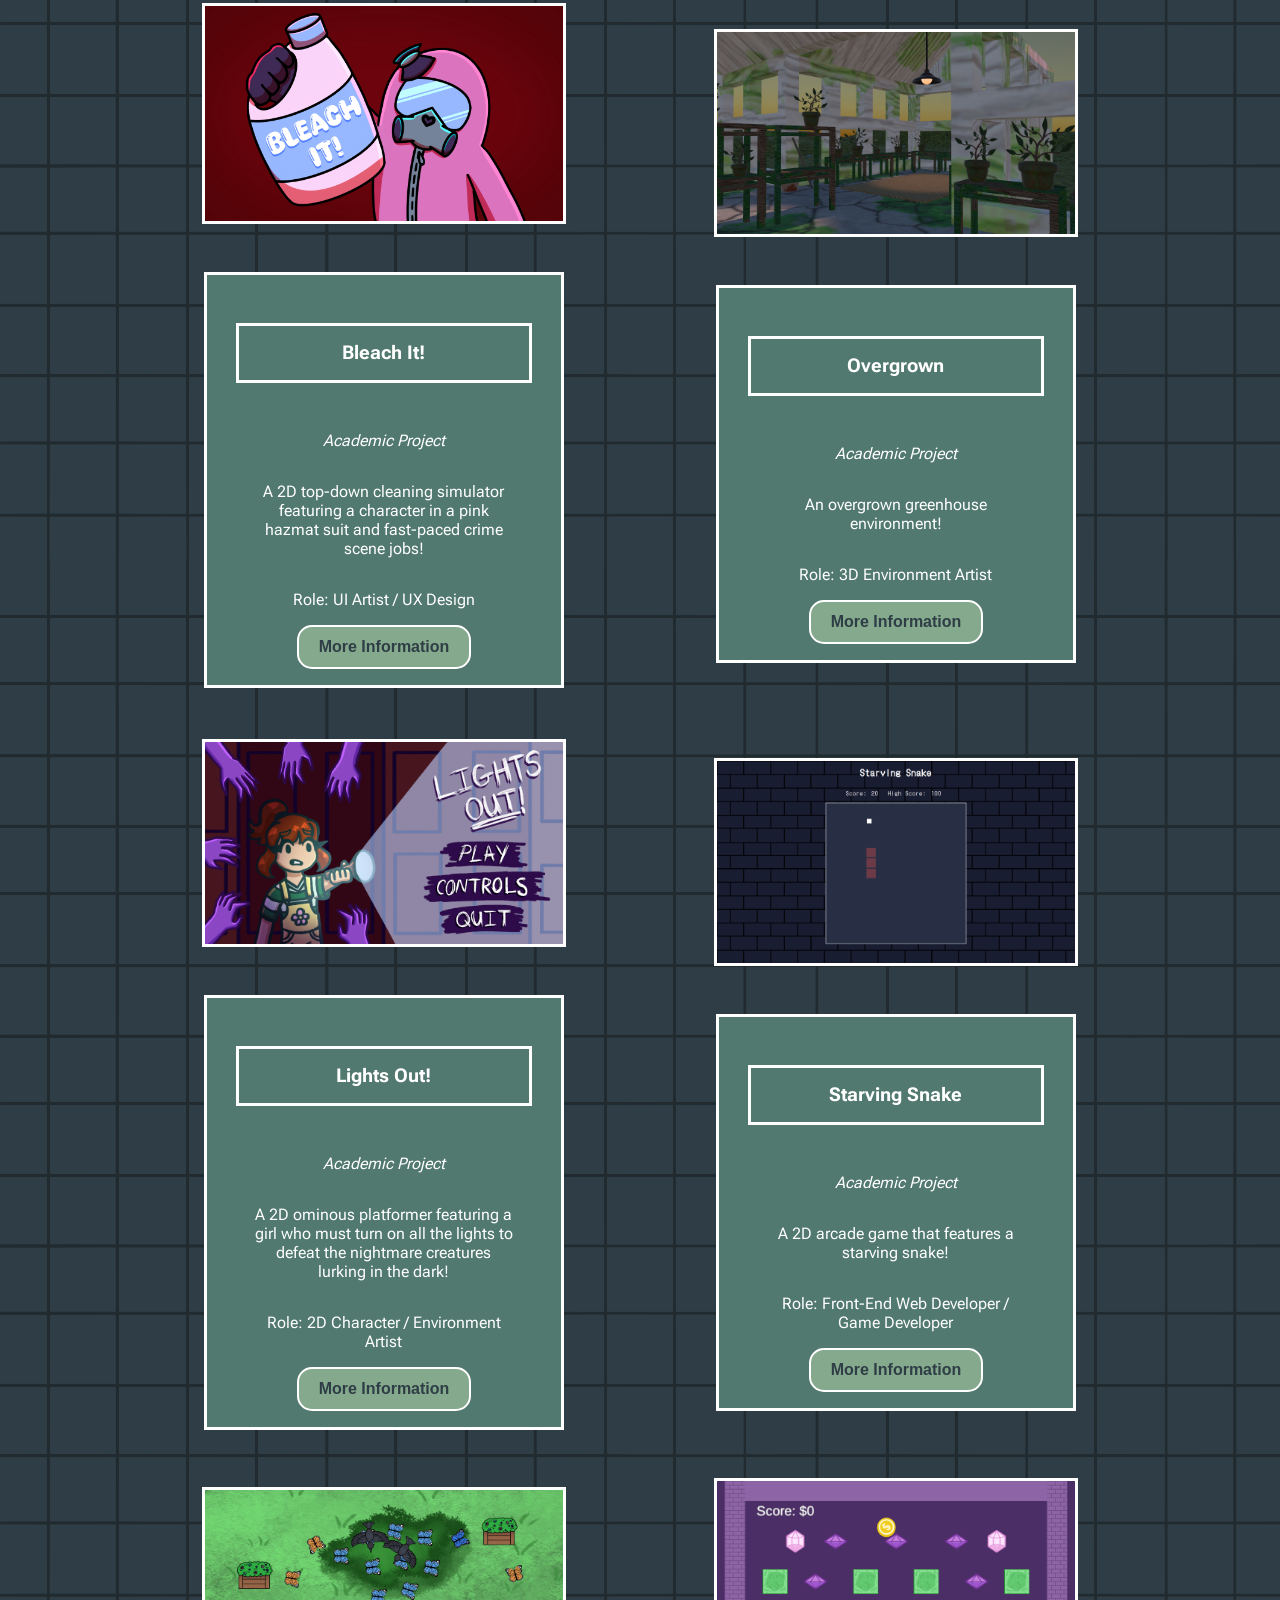
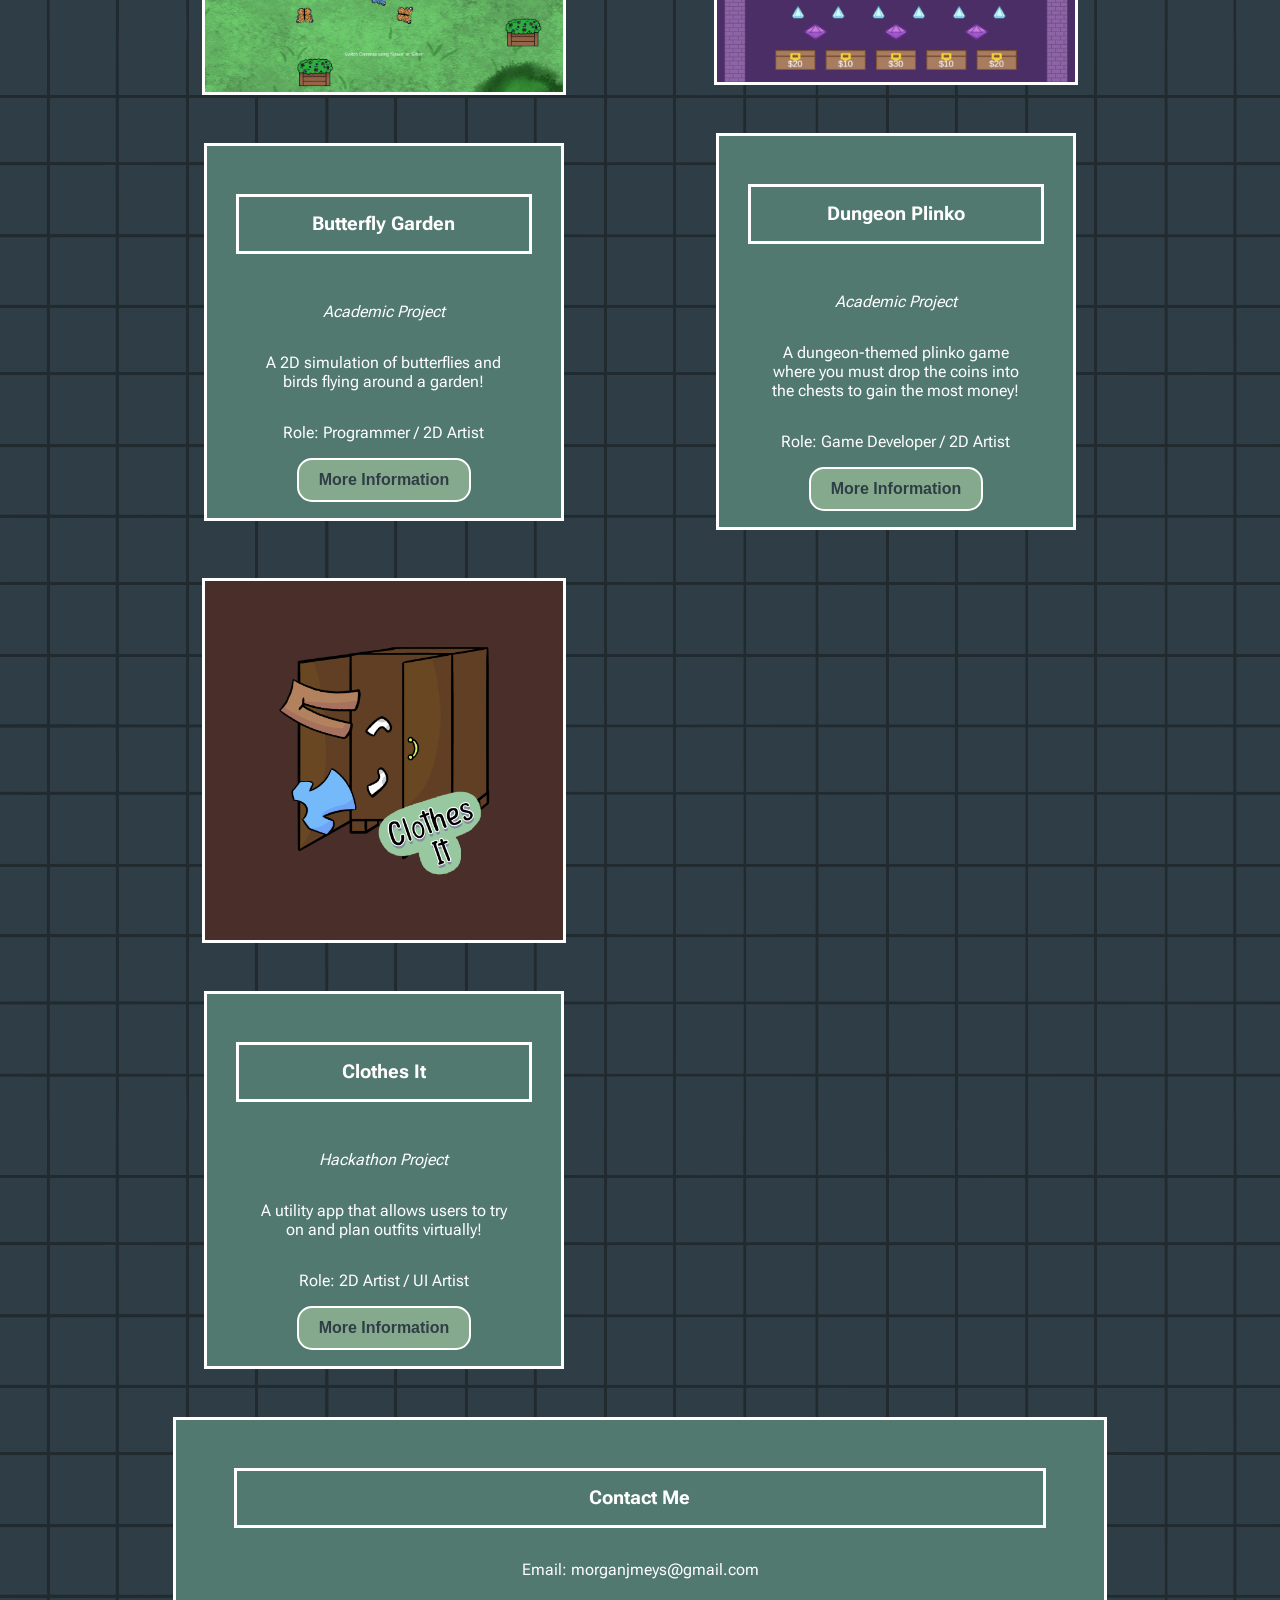
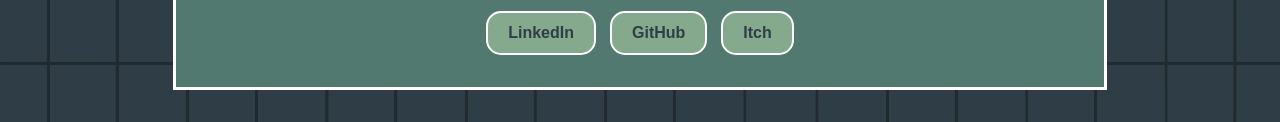
==== commit dccf916c: "updated highlight project + moved overgrown to other project list" ====
--- a/index.html
+++ b/index.html
@@ -19,15 +19,16 @@
         <h1 id="title">Morgan Meys' Portfolio</h1>
         <div class="section" id="about">
             <h3>About Me</h3>
-            <p>My name is Morgan Meys, and I'm a rising fourth-year honors computing student at Rochester Institute of Technology.
-            I am in the Game Design and Development BS program. I specialize in Game Development, 2D Character and Environment Art, 
-            and Front End Web Development. I am also exploring an interest in 3D Art. My goal is to combine computing, graphic design, 
-            and experience design principles to create meaningful experiences for users.
+            <p>My name is Morgan Meys, and I'm a fourth-year honors computing student at Rochester Institute of Technology (RIT).
+            I am in the Game Design and Development BS program. I specialize in Front-End Web Development,
+            Game Development, and 2D Game Art. My goal is to combine computing, graphic design, 
+            and experience design principles to create compelling experiences for users.
             </p>
         </div>
     </header>
     <main>
-        <h2>Highlight Project</h2>
+        <!-- Old highlight project -->
+       <!-- <h2>Highlight Project</h2>
         <div class="section" id="highlight">
             <div class="carousel">
                 <button class="previousButton">Previous</button>
@@ -53,6 +54,33 @@
                 <li>Animated plants using Maya's animation features</li>
             </ul>
             <a href="pages/overgrown.html"><button class="playButton">More Information</button></a>
+        </div> -->
+
+        <h2>Highlight Project</h2>
+        <div class="section" id="highlight">
+            <div class="carousel">
+                <button class="previousButton">Previous</button>
+                <div class="slide"><img src="images/lookingforgrp.com_projects.png" alt="Looking for Group: Projects"></div>
+                <div class="slide"><img src="images/lookingforgrp.com_people.png" alt="Looking for Group: People"></div>
+                <div class="slide"><img src="images/lookingforgrp.com_moderation.png" alt="Looking for Group: Bug Reports"></div>
+                <div class="slide"><img src="images/lookingforgrp.com_person.png" alt="Looking for Group: User"></div>
+                <button class="nextButton">Next</button>
+            </div>
+            <h3>Looking for Group</h3>
+            <p><em>Internship - Summer 2026</em></p>
+            <p class="role">Role: UI/UX Designer / Front-End Developer</p>
+            <h4>Contributions</h4>
+            <ul>
+                <li>Designed prototype mockups in Figma such as "Contact Me" and "Skills" sections of user profiles</li>
+                <li>Communicated with team to find the best solutions to user experience concerns</li>
+                <li>Improved and implemented features in the site using React, TypeScript, HTML, and CSS</li>
+                <li>Learned React and MySQL Workbench while simultaneously working on this project</li>
+                <li>Documented ideas for future development for the next team, such as adding an Events
+                feature that would hold groups of projects for Hackathons and similar events
+            </li>
+            </ul>
+            <a href="https://lookingforgrp.com/" target="_blank"><button class="playButton">View Website</button></a>
+            <a href="pages/looking-for-group.html"><button class="playButton">More Information</button></a>
         </div>
 
         <h2>Personal Work</h2>
@@ -69,6 +97,16 @@
             </div>
         </div>
         <div id="item2">
+                <img src="images/Overgrown1.png" alt="Overgrown Greenhouse Environment">
+            <div class="section">
+                <h3>Overgrown</h3>
+                <p><em>Academic Project</em></p>
+                <p>An overgrown greenhouse environment!</p>
+                <p class="role">Role: 3D Environment Artist</p>
+                <a href="pages/overgrown.html"><button class="playButton">More Information</button></a>
+            </div>
+        </div>
+        <div id="item3">
             <img src="images/lights-out.png" alt="Lights Out! Art">
             <div class="section">  
                 <h3>Lights Out!</h3>
@@ -82,7 +120,32 @@
                 <a href="pages/lights-out.html"><button class="playButton">More Information</button></a>
             </div>
         </div>
-        <div id="item3">
+        <div id="item4">
+                <img src="images/SS_4.png" alt="Starving Snake">
+            <div class="section">
+                <h3>Starving Snake</h3>
+                <p><em>Academic Project</em></p>
+                <p>A 2D arcade game that features a starving snake!
+                </p>
+                <p class="role">
+                    Role: Front-End Web Developer / Game Developer
+                </p>
+                <a href="pages/starving-snake.html"><button class="playButton">More Information</button></a>
+            </div>
+        </div>
+        <div id="item5">
+                <img src="images/ButterflyGarden3.png" alt="Butterfly Garden">
+            <div class="section">
+                <h3>Butterfly Garden</h3>
+                <p><em>Academic Project</em></p>
+                <p>A 2D simulation of butterflies and birds flying around a garden!</p>
+                <p class="role">
+                    Role: Programmer / 2D Artist
+                </p>
+                <a href="pages/butterfly-garden.html"><button class="playButton">More Information</button></a>
+            </div>
+        </div>
+        <div id="item6">
                 <img src="images/Plinko1.png" alt="Dungeon Plinko">
             <div class="section">
                 <h3>Dungeon Plinko</h3>
@@ -95,44 +158,19 @@
                 <a href="pages/dungeon-plinko.html"><button class="playButton">More Information</button></a>
             </div>
         </div>
-        <div id="item4">
-                <img src="images/ButterflyGarden3.png" alt="Butterfly Garden">
-            <div class="section">
-                <h3>Butterfly Garden</h3>
-                <p><em>Academic Project</em></p>
-                <p>A 2D simulation of butterflies and birds flying around a garden!</p>
-                <p class="role">
-                    Role: Programmer / 2D Artist
-                </p>
-                <a href="pages/butterfly-garden.html"><button class="playButton">More Information</button></a>
-            </div>
-        </div>
-        <div id="item5">
-                <img src="images/SS_4.png" alt="Starving Snake">
-            <div class="section">
-                <h3>Starving Snake</h3>
-                <p><em>Academic Project</em></p>
-                <p>A 2D arcade game that features a starving snake!
-                </p>
-                <p class="role">
-                    Role: Front-End Web Developer / Game Developer
-                </p>
-                <a href="pages/starving-snake.html"><button class="playButton">More Information</button></a>
-            </div>
-        </div>
-        <div id="item6">
+        <div id="item7">
                 <img src="images/ClothesItLogo.png" alt="Clothes It Logo">
             <div class="section">
                 <h3>Clothes It</h3>
                 <p><em>Hackathon Project</em></p>
                 <p>A utility app that allows users to try on and plan outfits virtually!</p>
                 <p class="role">
-                    Role: 2D Artist and UI Artist
+                    Role: 2D Artist / UI Artist
                 </p>
                 <a href="pages/clothes-it.html"><button class="playButton">More Information</button></a>
             </div>
         </div>
-        <div id="item7">
+        <!--<div id="item8">
                 <img src="images/ScarecrowPortfolio1.png" alt="Corn Maze">
             <div class="section">
                 <h3>Corn Maze</h3>
@@ -145,7 +183,7 @@
                 </p>
                 <a href="pages/corn-maze.html"><button class="playButton">More Information</button></a>
             </div>
-        </div>
+        </div>-->
     </main>
     <footer>
         <div class="section" id="contact">
--- a/stylesheet.css
+++ b/stylesheet.css
@@ -37,6 +37,10 @@
 {
     margin-bottom: 3em;
     margin: 0 auto;
+    a button {
+        margin-top: 10px;
+        margin-bottom: 10px;
+    }
 }
 a {
     text-decoration: none;
@@ -102,7 +106,7 @@
         grid-template-areas: "item1 item2"
                          "item3 item4"
                          "item5 item6"
-                         "item7";
+                         "item7 item8";
     }
     h3, #item1, #item2, #item3, #item4, #item5, #item6, #item7
     {
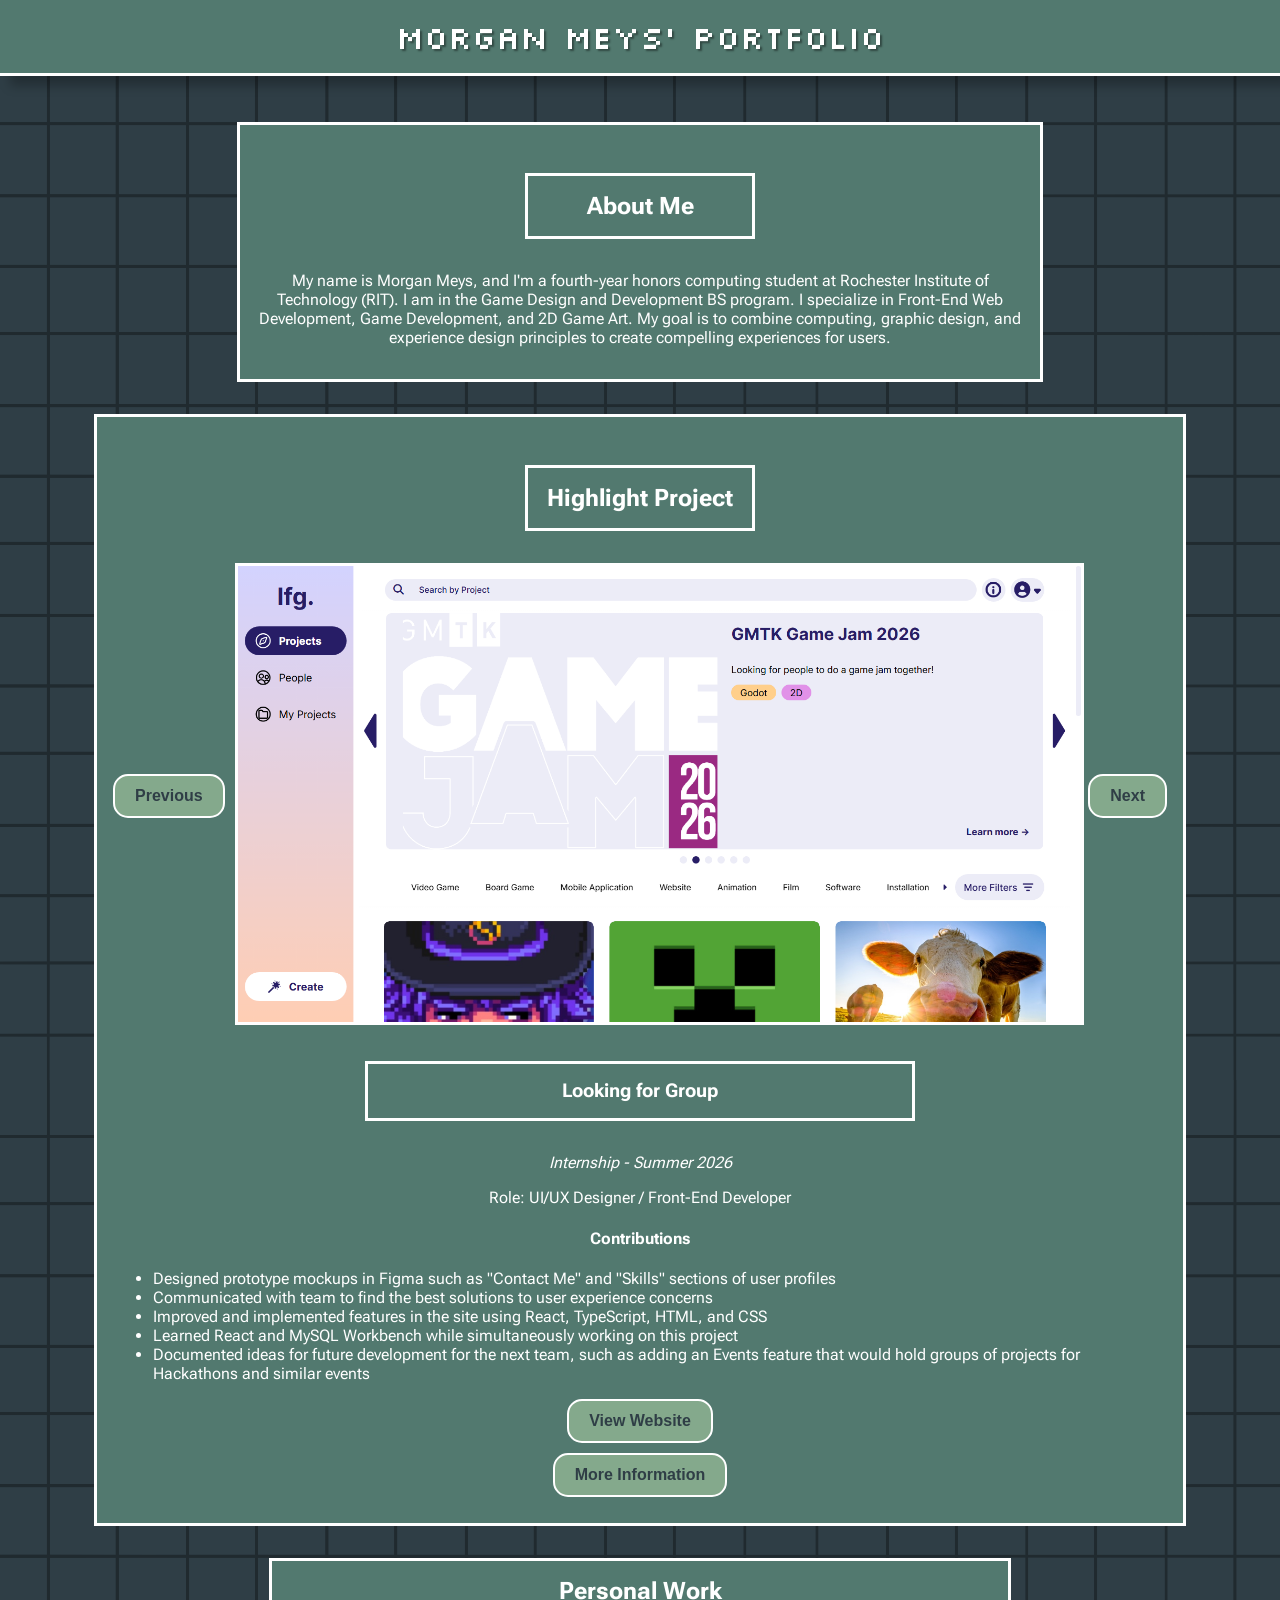
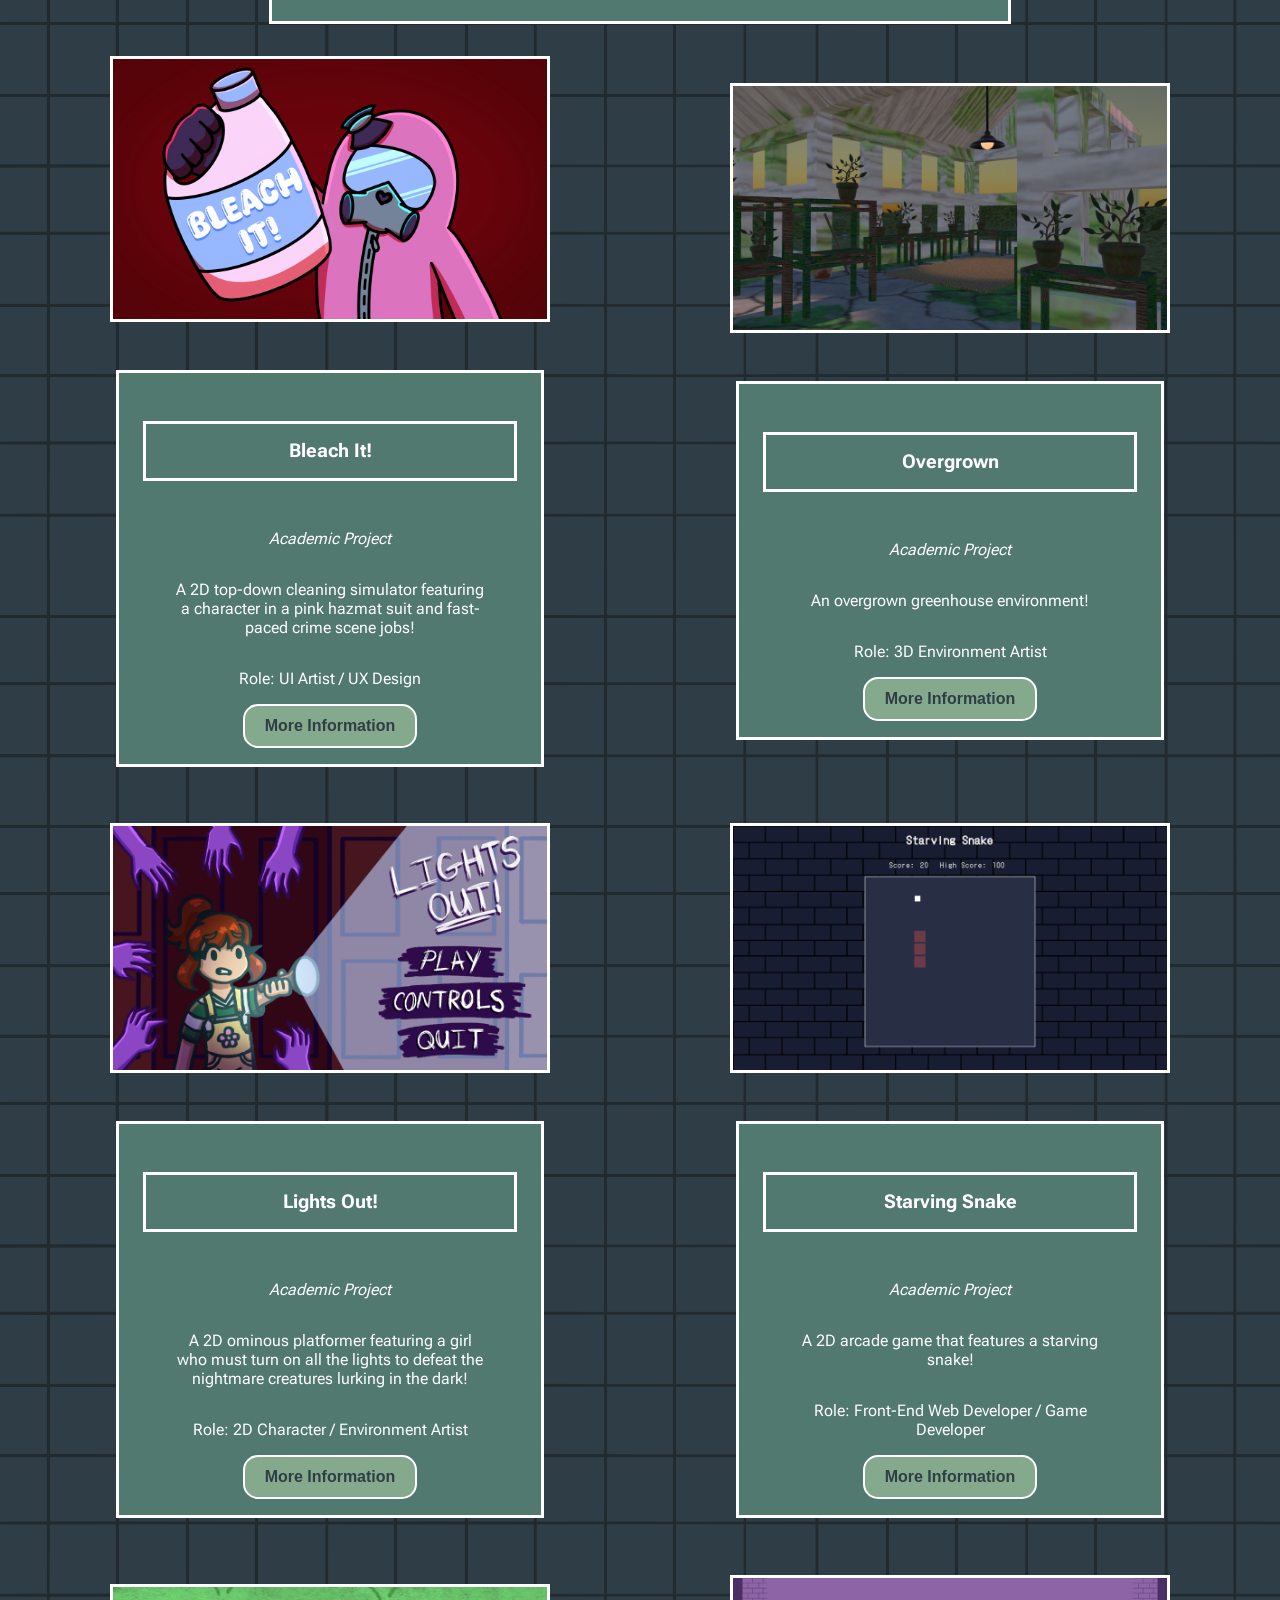
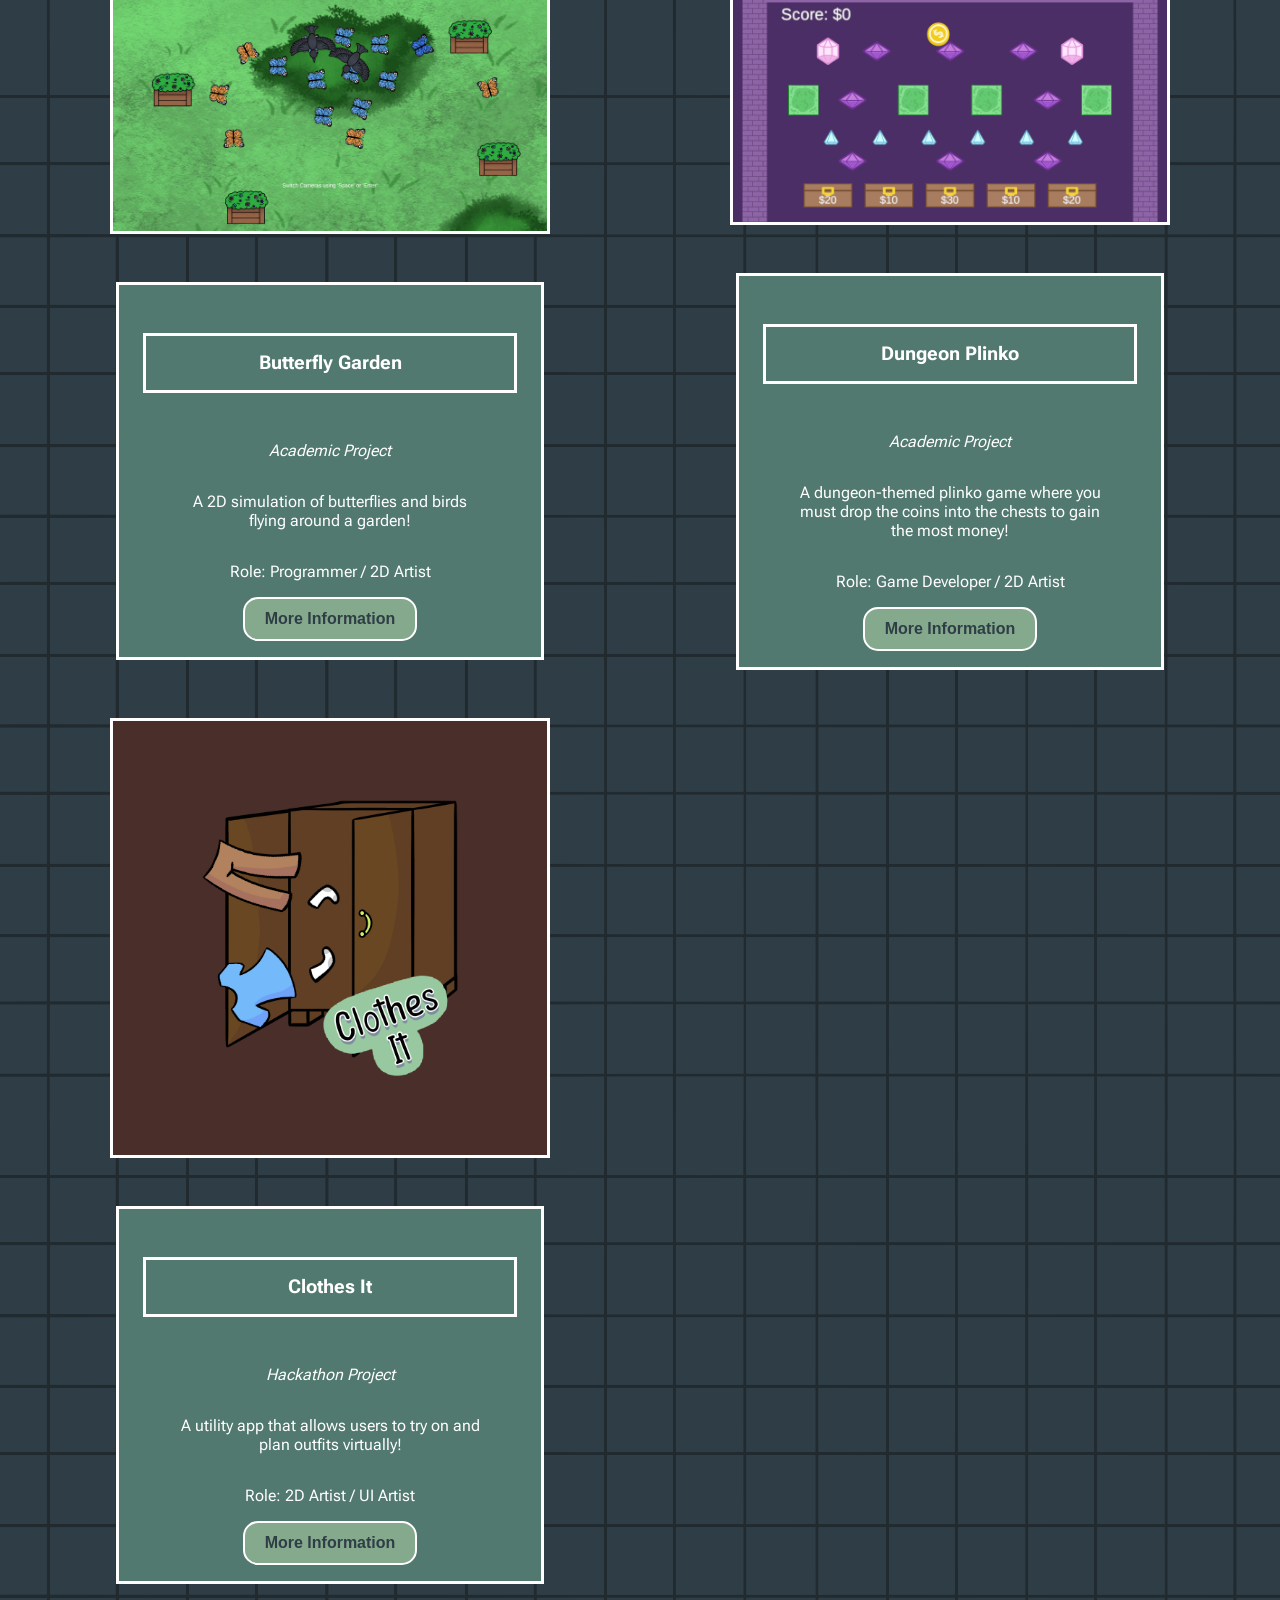
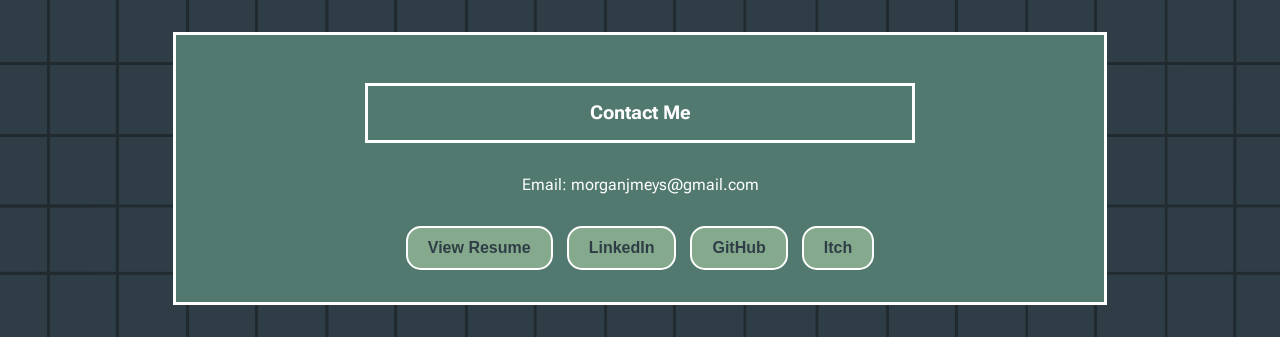
==== commit 56fa40a3: "updated title look, unrelated pages open in new tab, resume" ====
--- a/index.html
+++ b/index.html
@@ -12,13 +12,16 @@
     <link rel="preconnect" href="https://fonts.googleapis.com">
     <link rel="preconnect" href="https://fonts.gstatic.com" crossorigin>
     <link href="https://fonts.googleapis.com/css2?family=Roboto+Flex:opsz,wght,XOPQ,XTRA,YOPQ,YTDE,YTFI,YTLC,YTUC@8..144,100..1000,96,468,79,-203,738,514,712&display=swap" rel="stylesheet">
-
+    <!-- Google Fonts: Silkscreen -->
+    <link rel="preconnect" href="https://fonts.googleapis.com">
+    <link rel="preconnect" href="https://fonts.gstatic.com" crossorigin>
+    <link href="https://fonts.googleapis.com/css2?family=Silkscreen:wght@400;700&display=swap" rel="stylesheet">
 </head>
 <body>
     <header>
-        <h1 id="title">Morgan Meys' Portfolio</h1>
+        <h1 id="title" class="silkscreen-regular">Morgan Meys' Portfolio</h1>
         <div class="section" id="about">
-            <h3>About Me</h3>
+            <h2>About Me</h2>
             <p>My name is Morgan Meys, and I'm a fourth-year honors computing student at Rochester Institute of Technology (RIT).
             I am in the Game Design and Development BS program. I specialize in Front-End Web Development,
             Game Development, and 2D Game Art. My goal is to combine computing, graphic design, 
@@ -55,9 +58,8 @@
             </ul>
             <a href="pages/overgrown.html"><button class="playButton">More Information</button></a>
         </div> -->
-
-        <h2>Highlight Project</h2>
         <div class="section" id="highlight">
+            <h2>Highlight Project</h2>
             <div class="carousel">
                 <button class="previousButton">Previous</button>
                 <div class="slide"><img src="images/lookingforgrp.com_projects.png" alt="Looking for Group: Projects"></div>
@@ -190,9 +192,10 @@
             <h3>Contact Me</h3>
             <ul>
                 <li>Email: morganjmeys@gmail.com</li>
-                <li><a href="https://www.linkedin.com/in/morgan-meys/"><button class="playButton">LinkedIn</button></a></li>
-                <li><a href="https://github.com/Crinqe"><button class="playButton">GitHub</button></a></li>
-                <li><a href="https://crinqe.itch.io/"><button class="playButton">Itch</button></a></li>
+                <li><a href="https://drive.google.com/file/d/1amwJVeQI16TzZGm50V3njVcoU4B0A_nd/view?usp=sharing" target="_blank"><button class="playButton">View Resume</button></a></li>
+                <li><a href="https://www.linkedin.com/in/morgan-meys/" target="_blank"><button class="playButton">LinkedIn</button></a></li>
+                <li><a href="https://github.com/Crinqe" target="_blank"><button class="playButton">GitHub</button></a></li>
+                <li><a href="https://crinqe.itch.io/" target="_blank"><button class="playButton">Itch</button></a></li>
             </ul>
         </div>
     </footer>
--- a/stylesheet.css
+++ b/stylesheet.css
@@ -1,28 +1,38 @@
-body
-{
+body {
     background-color: #2F3E46;
     background-image: url(images/Grid.png);
     width: 70vw;
     margin: 2rem auto;
     text-align: center;
-}
-header
-{
     display: flex;
     flex-direction: column;
     align-items: center;
 }
-h2, h3 
-{
+
+header {
+    display: flex;
+    flex-direction: column;
+    align-items: center;
+}
+
+#about {
+    margin-top: 10vh;
+    margin-bottom: 2rem;
+}
+
+h2,
+h3 {
     color: white;
     background-color: #52796F;
     width: 40vw;
     border-style: solid;
     border-color: white;
     margin: 2rem auto;
-    padding-top: 1rem;
-    padding-bottom: 1rem;
-}
+    padding: 1rem;
+    min-width: fit-content;
+    max-width: calc(90% - 1rem);
+}
+
 nav li {
     list-style-type: none;
     display: inline;
@@ -33,42 +43,46 @@
     margin-left: 1em;
     margin-right: 1em;
 }
-#highlight
-{
+
+#highlight {
     margin-bottom: 3em;
     margin: 0 auto;
+
     a button {
         margin-top: 10px;
         margin-bottom: 10px;
     }
 }
+
 a {
     text-decoration: none;
     background-color: transparent;
 }
+
 #gameGallery {
     display: grid;
     align-items: center;
     justify-items: center;
     margin: 0 auto;
 }
-#contact
-{
-    margin: 0 auto;
-}
-#gameGallery div
-{
+
+#contact {
+    margin: 0 auto;
+}
+
+#gameGallery div {
     display: flex;
     flex-direction: column;
     align-items: center;
     justify-content: center;
 }
-div div p
-{
+
+div div p {
     margin: 1em auto;
 }
-#gameGallery p, #gameGallery h2
-{
+
+#gameGallery p,
+#gameGallery h2 {
     color: white;
     width: 90%;
     align-content: center;
@@ -76,161 +90,173 @@
 }
 
 /* Desktop Width */
-@media screen and (min-width: 1000px)
-{
-    #contact
-    {
+@media screen and (min-width: 1000px) {
+    #contact {
         width: 40vw;
     }
-    #title, h2
-    {
+
+    h2 {
         width: 55vw;
     }
-    #about, #highlight
-    {
+
+    #about,
+    #highlight {
         width: 60vw;
     }
-    button
-    {
+
+    button {
         font-size: 18px;
     }
-    .carousel .slide
-    {
+
+    .carousel .slide {
         width: 90%;
         margin: 0 auto;
     }
-    #gameGallery
-    {
+
+    #gameGallery {
         grid-template-columns: 1fr 1fr;
         grid-template-rows: 1fr 1fr;
         grid-template-areas: "item1 item2"
-                         "item3 item4"
-                         "item5 item6"
-                         "item7 item8";
-    }
-    h3, #item1, #item2, #item3, #item4, #item5, #item6, #item7
-    {
+            "item3 item4"
+            "item5 item6"
+            "item7 item8";
+    }
+
+    #item1,
+    #item2,
+    #item3,
+    #item4,
+    #item5,
+    #item6,
+    #item7 {
         width: 70%;
     }
 }
 
 /* Mobile Width */
-@media screen and (min-width: 320px)
-{
-    #gameGallery p, #gameGallery h2
-    {
+@media screen and (min-width: 320px) {
+
+    #gameGallery p,
+    #gameGallery h2 {
         color: white;
         width: 80%;
         align-content: center;
         margin: none 2em;
     }
-    #gameGallery div .section
-    {
+
+    #gameGallery div .section {
         margin-top: 3em;
         margin-bottom: 3em;
     }
-    #gameGallery img
-    {
+
+    #gameGallery img {
         width: 100%;
     }
-    h3, .section
-    {
+
+    .section {
         width: 90%;
     }
-    body
-    {
+
+    body {
         width: 80vw;
     }
-    #highlight
-    {
+
+    #highlight {
         width: 85%;
     }
-    .carousel .slide
-    {
+
+    .carousel .slide {
         grid-column: 1/3;
         grid-row: 1/2;
     }
-    .carousel .nextButton
-    {
+
+    .carousel .nextButton {
         grid-column: 2/3;
         grid-row: 2/3;
     }
-    .carousel .previousButton
-    {
+
+    .carousel .previousButton {
         grid-column: 1/2;
         grid-row: 2/3;
     }
-    .carousel .nextButton, .carousel .previousButton
-    {
+
+    .carousel .nextButton,
+    .carousel .previousButton {
         margin: 1em auto;
     }
-    #contact
-    {
+
+    #contact {
         width: 70vw;
     }
-    #about h3
-    {
+
+    #about h3 {
         width: 70%;
     }
-}
-@media screen and (min-width: 320px) and (max-width: 700px)
-{
-    .carousel
-    {
+
+    #about {
+        margin-top: 20vh;
+    }
+}
+
+@media screen and (min-width: 320px) and (max-width: 700px) {
+    .carousel {
         display: grid;
         grid-template-columns: 1fr 1fr;
         grid-template-rows: 3fr 1fr;
     }
-    #highlight
-    {
+
+    #highlight {
         height: 850px;
-    }
-    #gameGallery
-    {
+        min-height: fit-content;
+    }
+
+    #gameGallery {
         display: flex;
         flex-direction: column;
         align-items: center;
         justify-content: center;
     }
-    #title
-    {
+
+    #title {
         width: 80vw;
     }
-    h2
-    {
+
+    h2 {
         width: 90%;
     }
 }
 
 /* Tablet Width */
-@media screen and (min-width: 700px)
-{
-    .carousel
-    {
+@media screen and (min-width: 700px) {
+    .carousel {
         display: flex;
         flex-direction: row;
         align-items: center;
         justify-content: center;
     }
-}
-@media screen and (min-width: 700px) and (max-width: 1000px)
-{
-    #title
-    {
+
+    #about {
+        margin-top: 10vh;
+    }
+
+}
+
+@media screen and (min-width: 700px) and (max-width: 1000px) {
+    #title {
         width: 50vw;
     }
 }
-ul
-{
+
+ul {
     text-align: left;
 }
-div img
-{
+
+div img {
     width: 100%;
     border: 3px solid white;
 }
-div h2
-{
+
+div h2 {
     background-color: #52796F;
     width: 15vw;
     margin-left: auto;
@@ -240,69 +266,76 @@
     padding-top: 1rem;
     padding-bottom: 1rem;
 }
-.section
-{
+
+.section {
     color: white;
     background-color: #52796F;
     padding: 1em;
     border-style: solid;
     border-color: white;
     margin: 1em;
+    min-height: fit-content;
 }
 
 /* Link Styles */
-a:link
-{
+a:link {
     color: rgb(202, 210, 197);
 }
-a:visited
-{
+
+a:visited {
     color: rgb(202, 210, 197);
 }
-a:hover
-{
-    color: white;
-}  
-#title
-{
-    color: white;
-    background-color: #52796F;
-    border-style: solid;
-    border-color: white;
-    margin: 2rem auto;
+
+a:hover {
+    color: white;
+}
+
+#title {
+    color: white;
+    background-color: #52796F;
+    /*    border-style: solid;
+    border-color: white;*/
+    /*margin: 2rem auto;*/
+    border-bottom: 3px solid white;
     padding-top: 1rem;
     padding-bottom: 1rem;
-}
-#contact ul
-{
+    position: fixed;
+    top: 0;
+    margin: 0 !important;
+    width: 100vw;
+    box-shadow: 10px 10px 10px rgb(0, 0, 0, 25%);
+    text-shadow: 2px 2px 2px rgb(0, 0, 0, 40%);
+}
+
+#contact ul {
     margin: 0 auto;
     text-align: center;
     padding-left: 0;
 }
-#contact ul li
-{
+
+#contact ul li {
     display: inline-block;
     list-style-type: none;
     margin: 1em auto;
     padding-left: 5px;
     padding-right: 5px;
 }
-#contact ul li:first-child
-{
+
+#contact ul li:first-child {
     display: list-item;
 }
-.slide img
-{
+
+.slide img {
     border: 3px solid white;
 }
-.carousel
-{
+
+.carousel {
     width: 100%;
     gap: 10px;
     height: 30%;
 }
-button
-{
+
+button {
     border-radius: 15px;
     background-color: #84A98C;
     color: #2F3E46;
@@ -314,32 +347,45 @@
     display: flex;
     align-items: center;
 }
-a button
-{
-    margin: 0 auto;
-}
-#square img
-{
+
+a button {
+    margin: 0 auto;
+}
+
+#square img {
     width: 60%;
 }
 
 /* Google Fonts Roboto Flex */
 
 .roboto-flex {
-  font-family: "Roboto Flex", sans-serif;
-  font-optical-sizing: auto;
-  font-weight: 400;
-  font-style: normal;
-  font-variation-settings:
-    "slnt" 0,
-    "wdth" 100,
-    "GRAD" 0,
-    "XOPQ" 96,
-    "XTRA" 468,
-    "YOPQ" 79,
-    "YTAS" 750,
-    "YTDE" -203,
-    "YTFI" 738,
-    "YTLC" 514,
-    "YTUC" 712;
+    font-family: "Roboto Flex", sans-serif;
+    font-optical-sizing: auto;
+    font-weight: 400;
+    font-style: normal;
+    font-variation-settings:
+        "slnt" 0,
+        "wdth" 100,
+        "GRAD" 0,
+        "XOPQ" 96,
+        "XTRA" 468,
+        "YOPQ" 79,
+        "YTAS" 750,
+        "YTDE" -203,
+        "YTFI" 738,
+        "YTLC" 514,
+        "YTUC" 712;
+}
+
+/* Google Fonts Silkscreen */
+.silkscreen-regular {
+    font-family: "Silkscreen", sans-serif;
+    font-weight: 400;
+    font-style: normal;
+}
+
+.silkscreen-bold {
+    font-family: "Silkscreen", sans-serif;
+    font-weight: 700;
+    font-style: normal;
 }
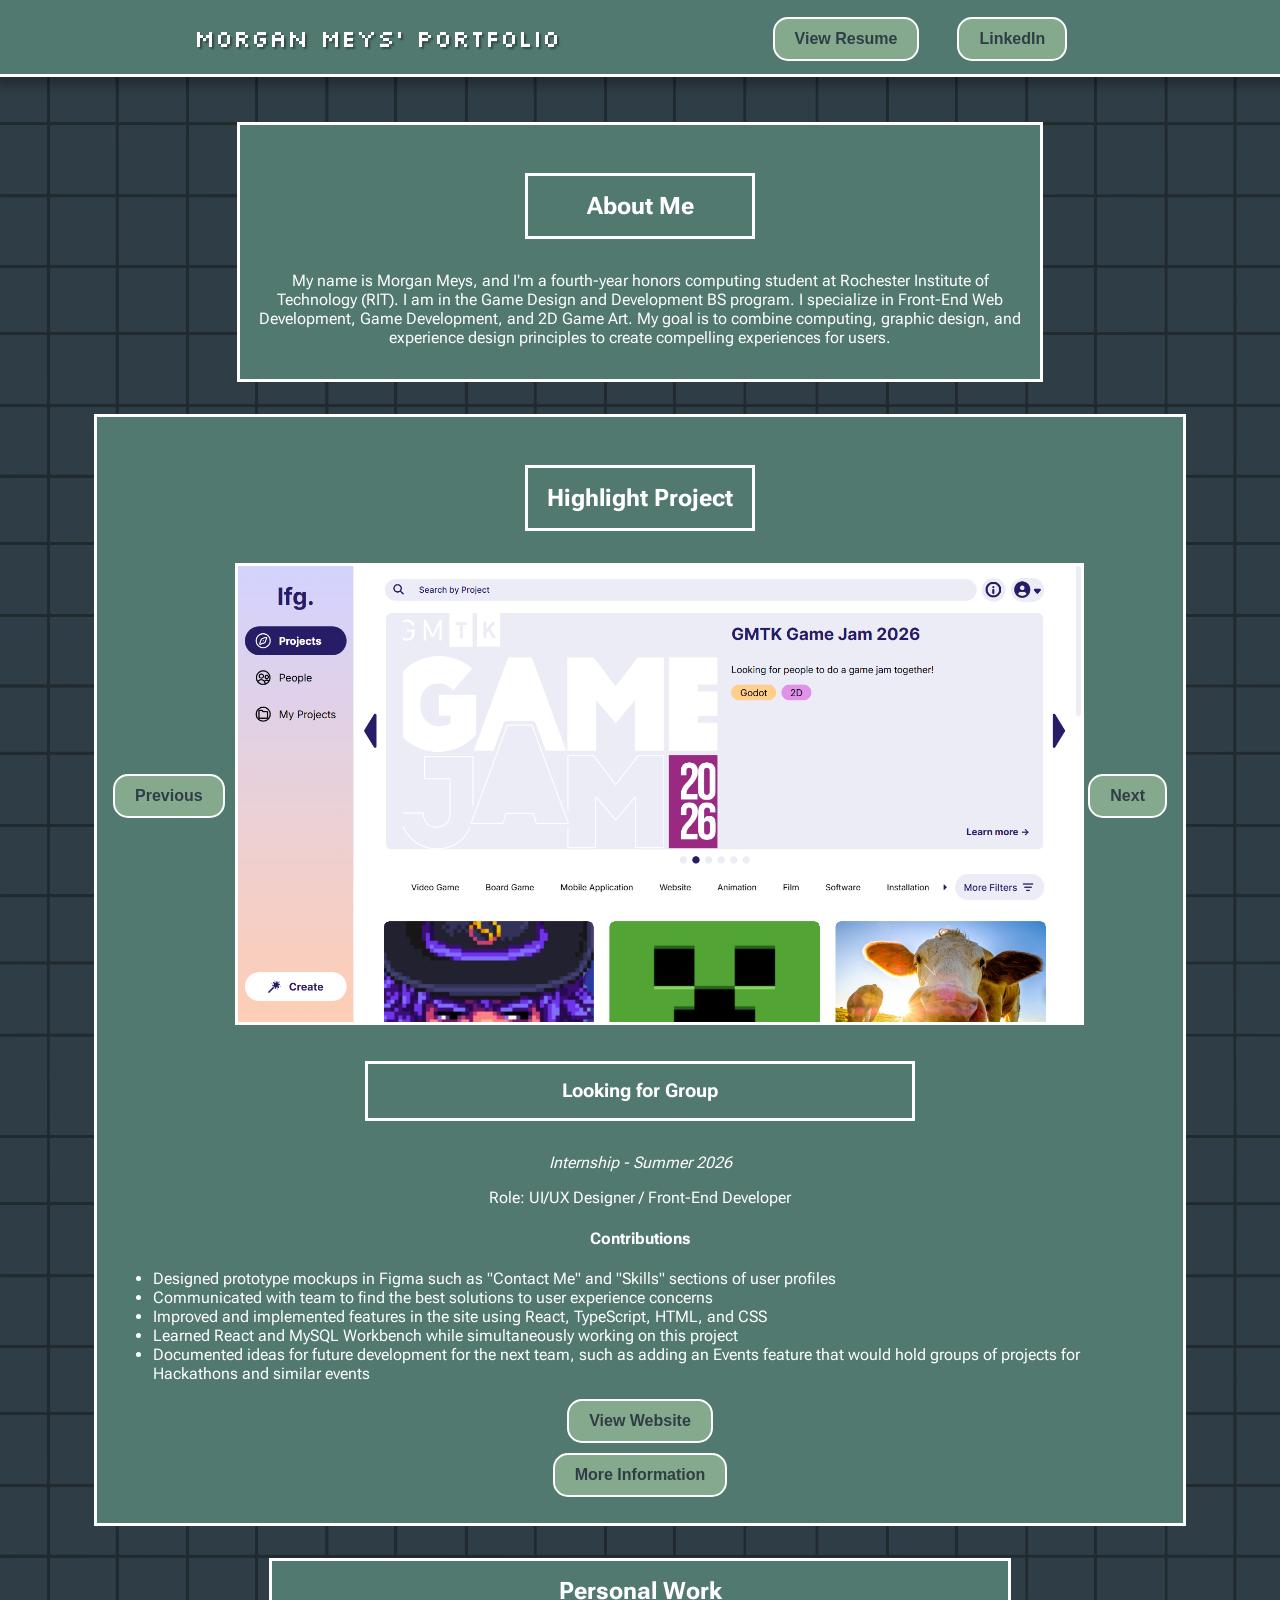
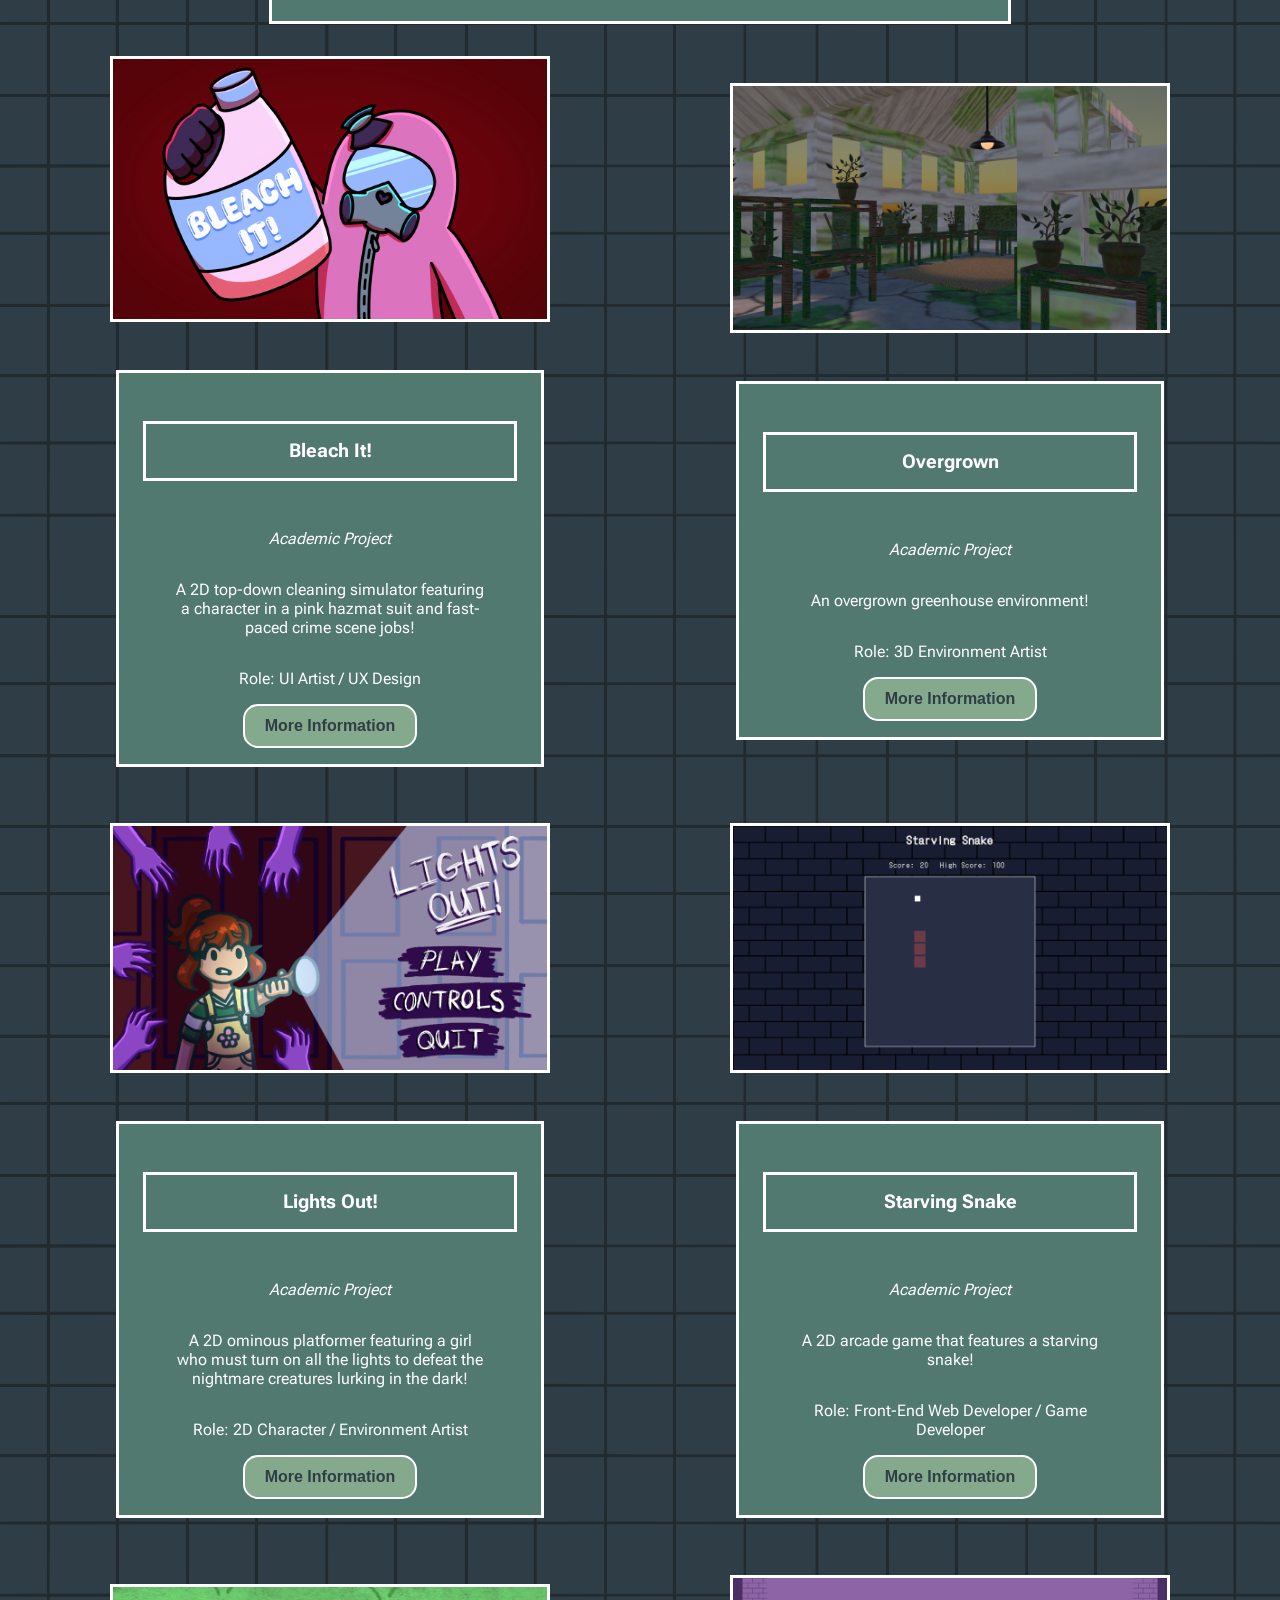
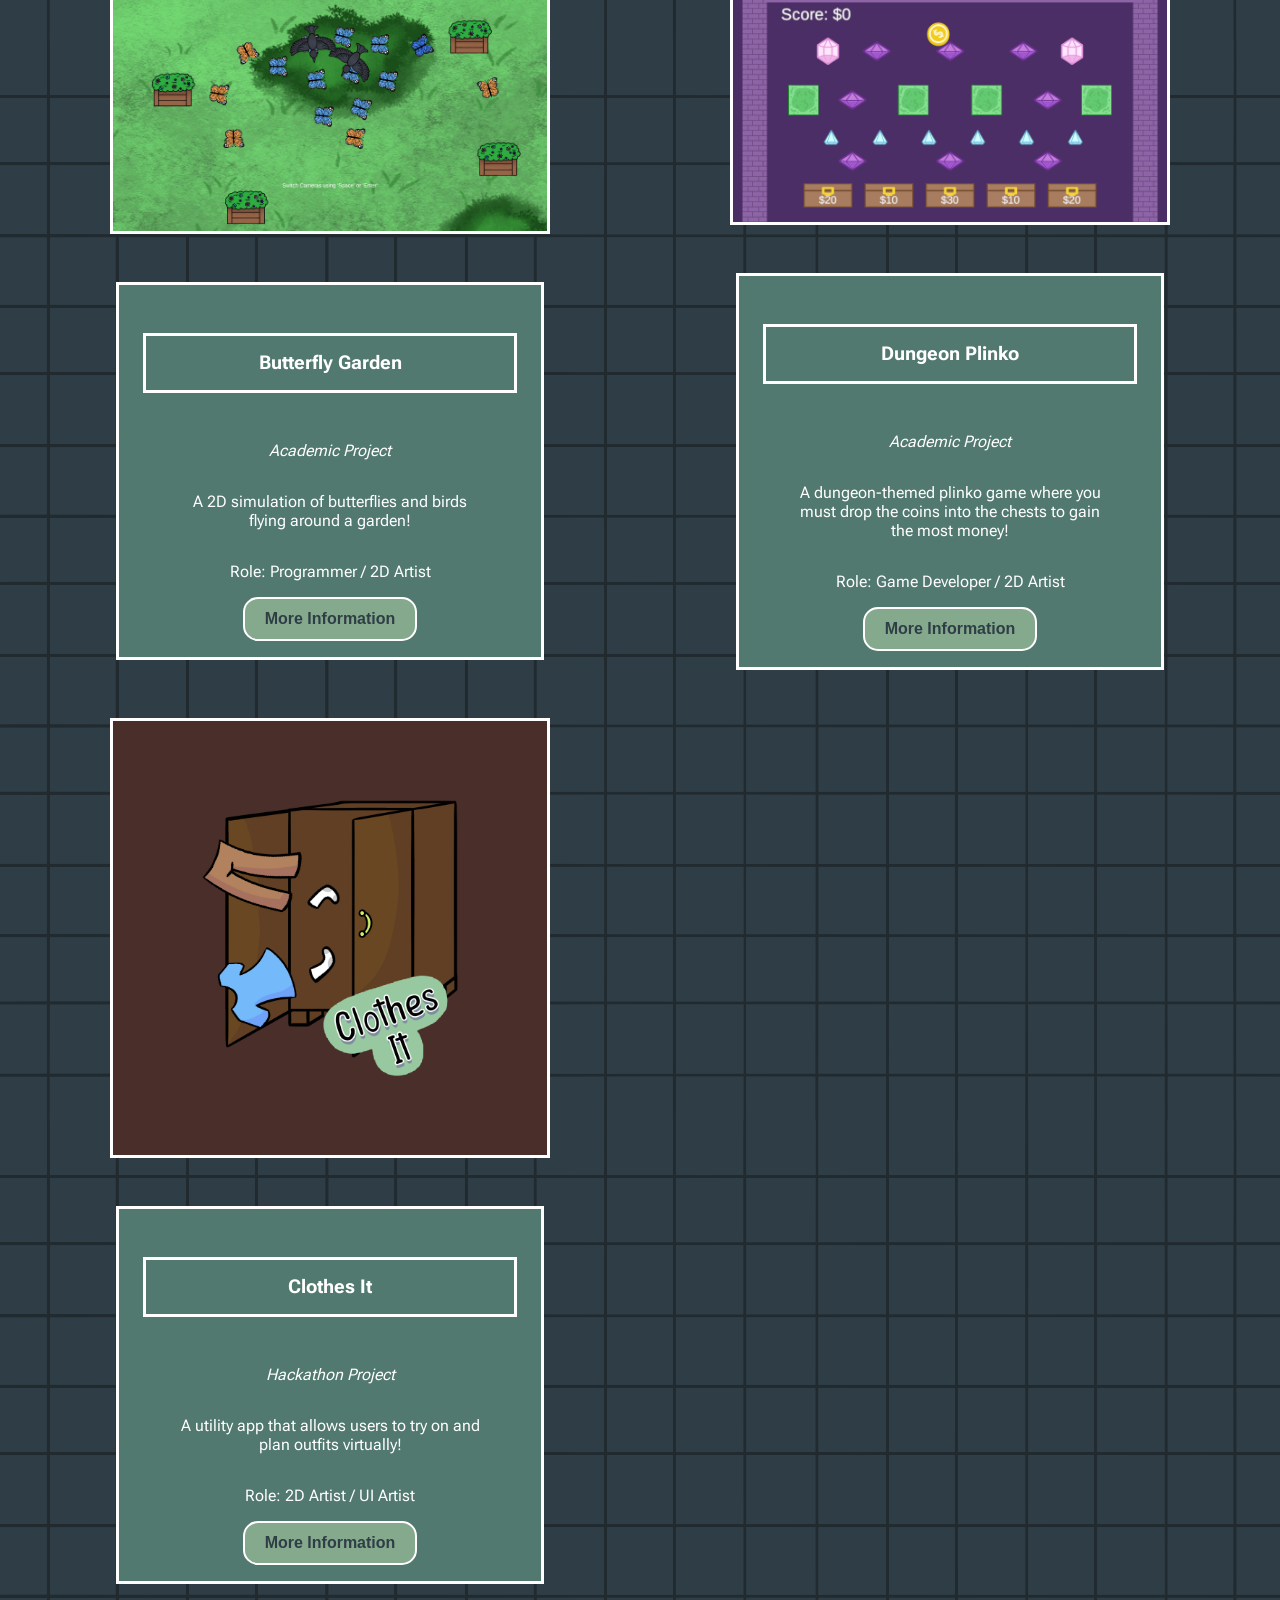
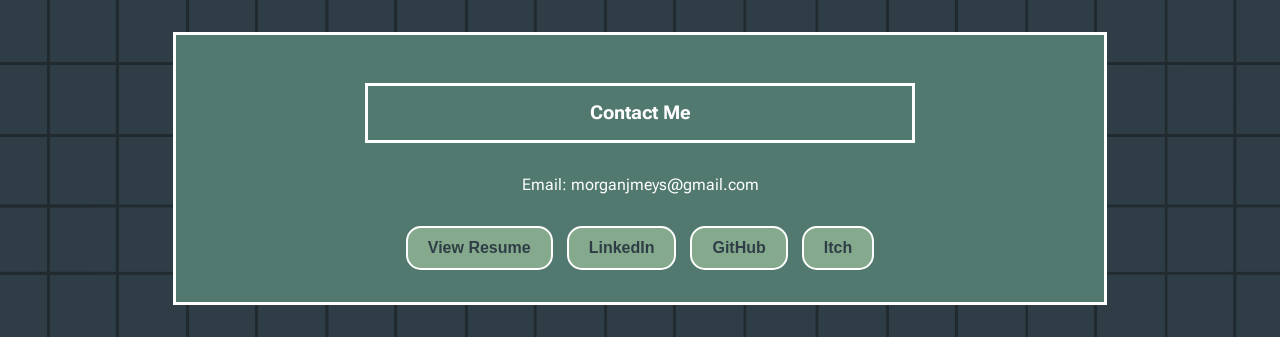
==== commit c745be37: "current progress" ====
--- a/index.html
+++ b/index.html
@@ -1,5 +1,6 @@
 <!DOCTYPE html>
 <html lang="en" class="roboto-flex">
+
 <head>
     <meta charset="UTF-8">
     <meta name="viewport" content="width=device-width, initial-scale=1.0">
@@ -11,27 +12,39 @@
     <!-- Google Fonts Roboto Flex-->
     <link rel="preconnect" href="https://fonts.googleapis.com">
     <link rel="preconnect" href="https://fonts.gstatic.com" crossorigin>
-    <link href="https://fonts.googleapis.com/css2?family=Roboto+Flex:opsz,wght,XOPQ,XTRA,YOPQ,YTDE,YTFI,YTLC,YTUC@8..144,100..1000,96,468,79,-203,738,514,712&display=swap" rel="stylesheet">
+    <link
+        href="https://fonts.googleapis.com/css2?family=Roboto+Flex:opsz,wght,XOPQ,XTRA,YOPQ,YTDE,YTFI,YTLC,YTUC@8..144,100..1000,96,468,79,-203,738,514,712&display=swap"
+        rel="stylesheet">
     <!-- Google Fonts: Silkscreen -->
     <link rel="preconnect" href="https://fonts.googleapis.com">
     <link rel="preconnect" href="https://fonts.gstatic.com" crossorigin>
     <link href="https://fonts.googleapis.com/css2?family=Silkscreen:wght@400;700&display=swap" rel="stylesheet">
 </head>
+
 <body>
     <header>
-        <h1 id="title" class="silkscreen-regular">Morgan Meys' Portfolio</h1>
+        <nav>
+            <h1 id="title" class="silkscreen-regular">Morgan Meys' Portfolio</h1>
+            <div id="nav-buttons">
+                <li><a href="https://drive.google.com/file/d/1amwJVeQI16TzZGm50V3njVcoU4B0A_nd/view?usp=sharing"
+                        target="_blank"><button class="playButton">View Resume</button></a></li>
+                <li><a href="https://www.linkedin.com/in/morgan-meys/" target="_blank"><button
+                            class="playButton">LinkedIn</button></a></li>
+            </div>
+        </nav>
         <div class="section" id="about">
             <h2>About Me</h2>
-            <p>My name is Morgan Meys, and I'm a fourth-year honors computing student at Rochester Institute of Technology (RIT).
-            I am in the Game Design and Development BS program. I specialize in Front-End Web Development,
-            Game Development, and 2D Game Art. My goal is to combine computing, graphic design, 
-            and experience design principles to create compelling experiences for users.
+            <p>My name is Morgan Meys, and I'm a fourth-year honors computing student at Rochester Institute of
+                Technology (RIT).
+                I am in the Game Design and Development BS program. I specialize in Front-End Web Development,
+                Game Development, and 2D Game Art. My goal is to combine computing, graphic design,
+                and experience design principles to create compelling experiences for users.
             </p>
         </div>
     </header>
     <main>
         <!-- Old highlight project -->
-       <!-- <h2>Highlight Project</h2>
+        <!-- <h2>Highlight Project</h2>
         <div class="section" id="highlight">
             <div class="carousel">
                 <button class="previousButton">Previous</button>
@@ -62,9 +75,11 @@
             <h2>Highlight Project</h2>
             <div class="carousel">
                 <button class="previousButton">Previous</button>
-                <div class="slide"><img src="images/lookingforgrp.com_projects.png" alt="Looking for Group: Projects"></div>
+                <div class="slide"><img src="images/lookingforgrp.com_projects.png" alt="Looking for Group: Projects">
+                </div>
                 <div class="slide"><img src="images/lookingforgrp.com_people.png" alt="Looking for Group: People"></div>
-                <div class="slide"><img src="images/lookingforgrp.com_moderation.png" alt="Looking for Group: Bug Reports"></div>
+                <div class="slide"><img src="images/lookingforgrp.com_moderation.png"
+                        alt="Looking for Group: Bug Reports"></div>
                 <div class="slide"><img src="images/lookingforgrp.com_person.png" alt="Looking for Group: User"></div>
                 <button class="nextButton">Next</button>
             </div>
@@ -78,8 +93,8 @@
                 <li>Improved and implemented features in the site using React, TypeScript, HTML, and CSS</li>
                 <li>Learned React and MySQL Workbench while simultaneously working on this project</li>
                 <li>Documented ideas for future development for the next team, such as adding an Events
-                feature that would hold groups of projects for Hackathons and similar events
-            </li>
+                    feature that would hold groups of projects for Hackathons and similar events
+                </li>
             </ul>
             <a href="https://lookingforgrp.com/" target="_blank"><button class="playButton">View Website</button></a>
             <a href="pages/looking-for-group.html"><button class="playButton">More Information</button></a>
@@ -89,90 +104,90 @@
         <div id="gameGallery">
             <div id="item1">
                 <img src="images/bleach-it.png" alt="Bleach It! Art">
-            <div class="section">
-                <h3>Bleach It!</h3>
-                <p><em>Academic Project</em></p>
-                <p>A 2D top-down cleaning simulator featuring a character in a 
-                    pink hazmat suit and fast-paced crime scene jobs!</p>
-                <p class="role">Role: UI Artist / UX Design</p>
-                <a href="pages/bleach-it.html"><button class="playButton">More Information</button></a>
-            </div>
-        </div>
-        <div id="item2">
+                <div class="section">
+                    <h3>Bleach It!</h3>
+                    <p><em>Academic Project</em></p>
+                    <p>A 2D top-down cleaning simulator featuring a character in a
+                        pink hazmat suit and fast-paced crime scene jobs!</p>
+                    <p class="role">Role: UI Artist / UX Design</p>
+                    <a href="pages/bleach-it.html"><button class="playButton">More Information</button></a>
+                </div>
+            </div>
+            <div id="item2">
                 <img src="images/Overgrown1.png" alt="Overgrown Greenhouse Environment">
-            <div class="section">
-                <h3>Overgrown</h3>
-                <p><em>Academic Project</em></p>
-                <p>An overgrown greenhouse environment!</p>
-                <p class="role">Role: 3D Environment Artist</p>
-                <a href="pages/overgrown.html"><button class="playButton">More Information</button></a>
-            </div>
-        </div>
-        <div id="item3">
-            <img src="images/lights-out.png" alt="Lights Out! Art">
-            <div class="section">  
-                <h3>Lights Out!</h3>
-                <p><em>Academic Project</em></p>
-                <p>A 2D ominous platformer featuring a girl who must turn on all the lights
-                    to defeat the nightmare creatures lurking in the dark!
-                </p>
-                <p class="role">
-                    Role: 2D Character / Environment Artist
-                </p>
-                <a href="pages/lights-out.html"><button class="playButton">More Information</button></a>
-            </div>
-        </div>
-        <div id="item4">
+                <div class="section">
+                    <h3>Overgrown</h3>
+                    <p><em>Academic Project</em></p>
+                    <p>An overgrown greenhouse environment!</p>
+                    <p class="role">Role: 3D Environment Artist</p>
+                    <a href="pages/overgrown.html"><button class="playButton">More Information</button></a>
+                </div>
+            </div>
+            <div id="item3">
+                <img src="images/lights-out.png" alt="Lights Out! Art">
+                <div class="section">
+                    <h3>Lights Out!</h3>
+                    <p><em>Academic Project</em></p>
+                    <p>A 2D ominous platformer featuring a girl who must turn on all the lights
+                        to defeat the nightmare creatures lurking in the dark!
+                    </p>
+                    <p class="role">
+                        Role: 2D Character / Environment Artist
+                    </p>
+                    <a href="pages/lights-out.html"><button class="playButton">More Information</button></a>
+                </div>
+            </div>
+            <div id="item4">
                 <img src="images/SS_4.png" alt="Starving Snake">
-            <div class="section">
-                <h3>Starving Snake</h3>
-                <p><em>Academic Project</em></p>
-                <p>A 2D arcade game that features a starving snake!
-                </p>
-                <p class="role">
-                    Role: Front-End Web Developer / Game Developer
-                </p>
-                <a href="pages/starving-snake.html"><button class="playButton">More Information</button></a>
-            </div>
-        </div>
-        <div id="item5">
+                <div class="section">
+                    <h3>Starving Snake</h3>
+                    <p><em>Academic Project</em></p>
+                    <p>A 2D arcade game that features a starving snake!
+                    </p>
+                    <p class="role">
+                        Role: Front-End Web Developer / Game Developer
+                    </p>
+                    <a href="pages/starving-snake.html"><button class="playButton">More Information</button></a>
+                </div>
+            </div>
+            <div id="item5">
                 <img src="images/ButterflyGarden3.png" alt="Butterfly Garden">
-            <div class="section">
-                <h3>Butterfly Garden</h3>
-                <p><em>Academic Project</em></p>
-                <p>A 2D simulation of butterflies and birds flying around a garden!</p>
-                <p class="role">
-                    Role: Programmer / 2D Artist
-                </p>
-                <a href="pages/butterfly-garden.html"><button class="playButton">More Information</button></a>
-            </div>
-        </div>
-        <div id="item6">
+                <div class="section">
+                    <h3>Butterfly Garden</h3>
+                    <p><em>Academic Project</em></p>
+                    <p>A 2D simulation of butterflies and birds flying around a garden!</p>
+                    <p class="role">
+                        Role: Programmer / 2D Artist
+                    </p>
+                    <a href="pages/butterfly-garden.html"><button class="playButton">More Information</button></a>
+                </div>
+            </div>
+            <div id="item6">
                 <img src="images/Plinko1.png" alt="Dungeon Plinko">
-            <div class="section">
-                <h3>Dungeon Plinko</h3>
-                <p><em>Academic Project</em></p>
-                <p>A dungeon-themed plinko game where you must drop 
-                    the coins into the chests to gain the most money!</p>
-                <p class="role">
-                    Role: Game Developer / 2D Artist
-                </p>
-                <a href="pages/dungeon-plinko.html"><button class="playButton">More Information</button></a>
-            </div>
-        </div>
-        <div id="item7">
+                <div class="section">
+                    <h3>Dungeon Plinko</h3>
+                    <p><em>Academic Project</em></p>
+                    <p>A dungeon-themed plinko game where you must drop
+                        the coins into the chests to gain the most money!</p>
+                    <p class="role">
+                        Role: Game Developer / 2D Artist
+                    </p>
+                    <a href="pages/dungeon-plinko.html"><button class="playButton">More Information</button></a>
+                </div>
+            </div>
+            <div id="item7">
                 <img src="images/ClothesItLogo.png" alt="Clothes It Logo">
-            <div class="section">
-                <h3>Clothes It</h3>
-                <p><em>Hackathon Project</em></p>
-                <p>A utility app that allows users to try on and plan outfits virtually!</p>
-                <p class="role">
-                    Role: 2D Artist / UI Artist
-                </p>
-                <a href="pages/clothes-it.html"><button class="playButton">More Information</button></a>
-            </div>
-        </div>
-        <!--<div id="item8">
+                <div class="section">
+                    <h3>Clothes It</h3>
+                    <p><em>Hackathon Project</em></p>
+                    <p>A utility app that allows users to try on and plan outfits virtually!</p>
+                    <p class="role">
+                        Role: 2D Artist / UI Artist
+                    </p>
+                    <a href="pages/clothes-it.html"><button class="playButton">More Information</button></a>
+                </div>
+            </div>
+            <!--<div id="item8">
                 <img src="images/ScarecrowPortfolio1.png" alt="Corn Maze">
             <div class="section">
                 <h3>Corn Maze</h3>
@@ -192,12 +207,16 @@
             <h3>Contact Me</h3>
             <ul>
                 <li>Email: morganjmeys@gmail.com</li>
-                <li><a href="https://drive.google.com/file/d/1amwJVeQI16TzZGm50V3njVcoU4B0A_nd/view?usp=sharing" target="_blank"><button class="playButton">View Resume</button></a></li>
-                <li><a href="https://www.linkedin.com/in/morgan-meys/" target="_blank"><button class="playButton">LinkedIn</button></a></li>
-                <li><a href="https://github.com/Crinqe" target="_blank"><button class="playButton">GitHub</button></a></li>
+                <li><a href="https://drive.google.com/file/d/1amwJVeQI16TzZGm50V3njVcoU4B0A_nd/view?usp=sharing"
+                        target="_blank"><button class="playButton">View Resume</button></a></li>
+                <li><a href="https://www.linkedin.com/in/morgan-meys/" target="_blank"><button
+                            class="playButton">LinkedIn</button></a></li>
+                <li><a href="https://github.com/Crinqe" target="_blank"><button class="playButton">GitHub</button></a>
+                </li>
                 <li><a href="https://crinqe.itch.io/" target="_blank"><button class="playButton">Itch</button></a></li>
             </ul>
         </div>
     </footer>
 </body>
+
 </html>
--- a/stylesheet.css
+++ b/stylesheet.css
@@ -216,9 +216,13 @@
         align-items: center;
         justify-content: center;
     }
-
+    #nav-buttons
+    {
+        visibility: hidden;
+    }
     #title {
-        width: 80vw;
+        width: 50vw;
+        font-size: 20px;
     }
 
     h2 {
@@ -290,23 +294,51 @@
     color: white;
 }
 
-#title {
-    color: white;
+nav {
+    display: flex;
+    flex-direction: row;
+    justify-content: space-evenly;
     background-color: #52796F;
-    /*    border-style: solid;
-    border-color: white;*/
-    /*margin: 2rem auto;*/
     border-bottom: 3px solid white;
-    padding-top: 1rem;
-    padding-bottom: 1rem;
+    padding-top: 0.1em;
+    padding-bottom: 0.1em;
+    padding-right: 1em;
+    padding-left: 1em;
     position: fixed;
     top: 0;
     margin: 0 !important;
     width: 100vw;
     box-shadow: 10px 10px 10px rgb(0, 0, 0, 25%);
     text-shadow: 2px 2px 2px rgb(0, 0, 0, 40%);
-}
-
+
+    #title {
+        color: white;
+        width: fit-content;
+        text-wrap: nowrap;
+    }
+
+    #nav-buttons {
+        display: flex;
+        flex-direction: row;
+        justify-content: space-between;
+        width: fit-content;
+        align-items: center;
+    }
+
+    li {
+        background-color: transparent;
+        border-bottom: 0;
+        padding: 0;
+        top: 0;
+        width: 100vw;
+        box-shadow: none;
+        text-shadow: none;
+        border-color: transparent;
+        width: fit-content;
+    }
+}
+
+/* Contact Section */
 #contact ul {
     margin: 0 auto;
     text-align: center;
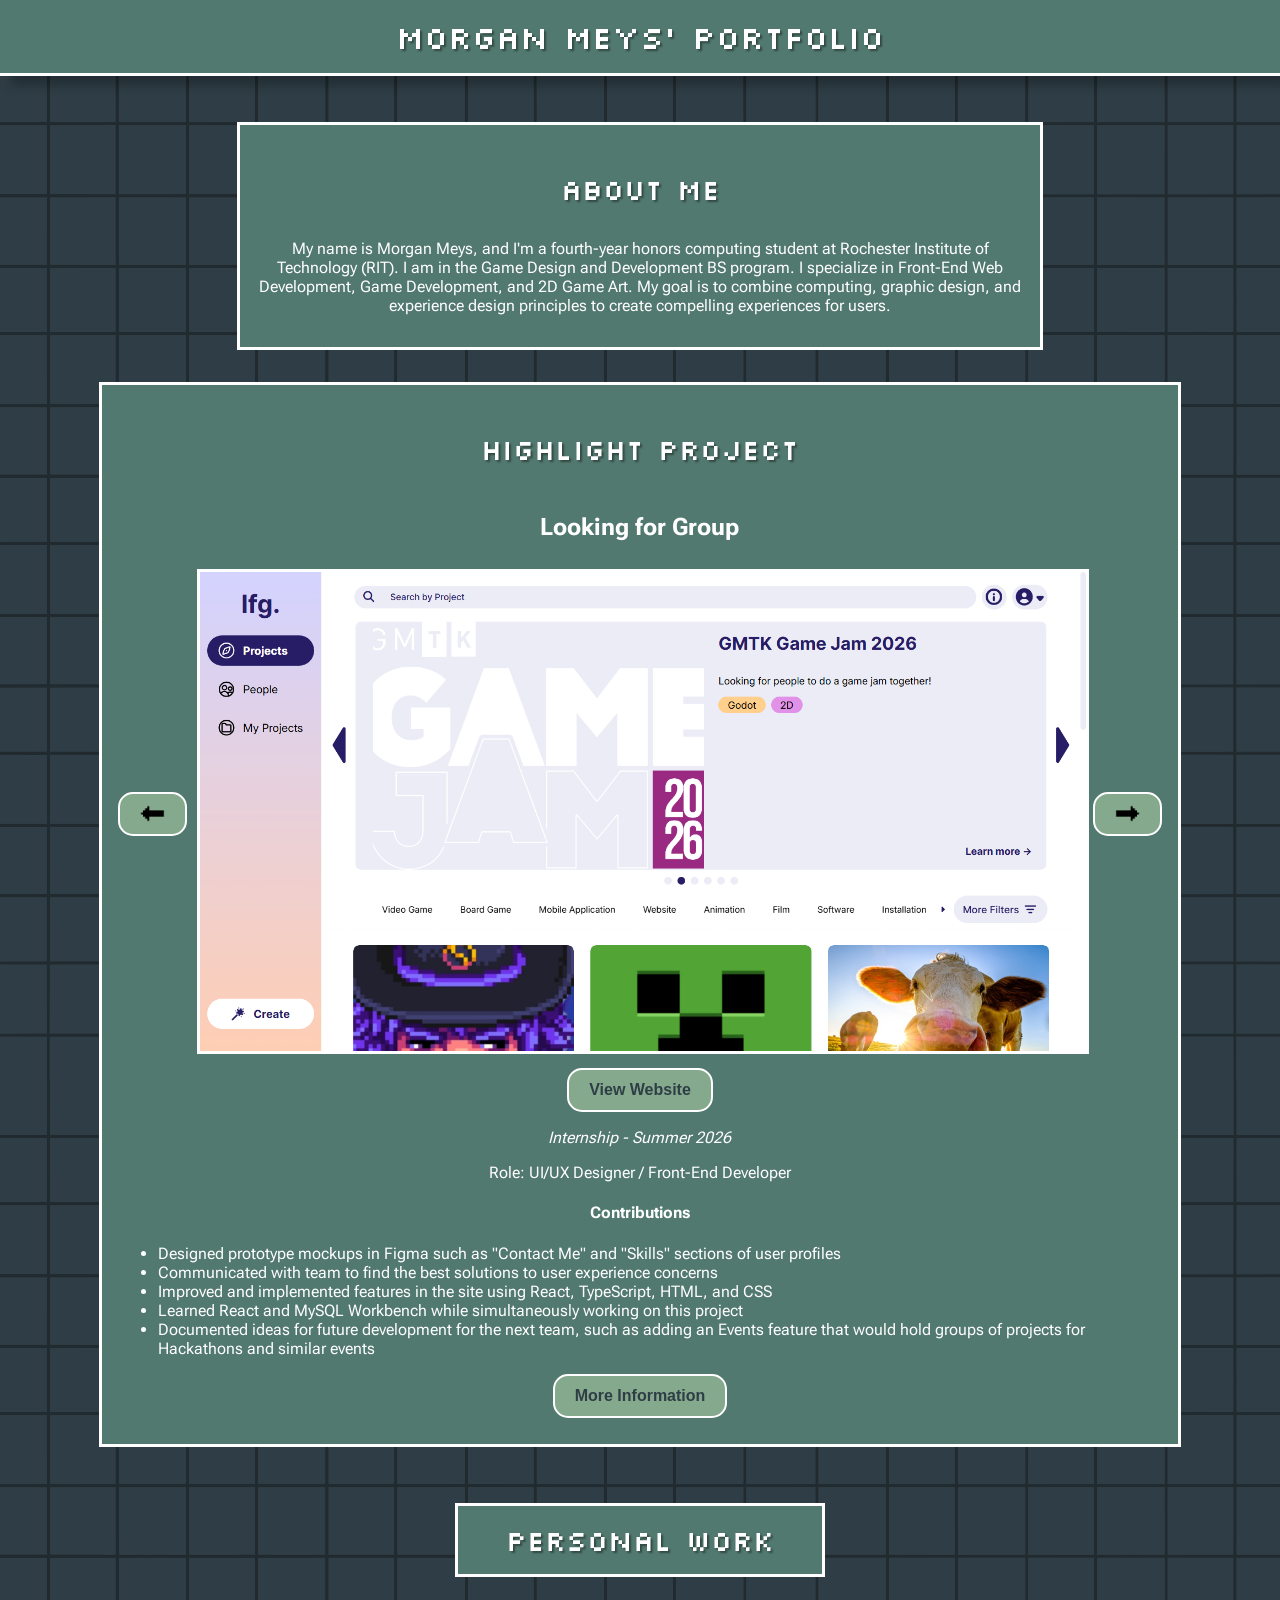
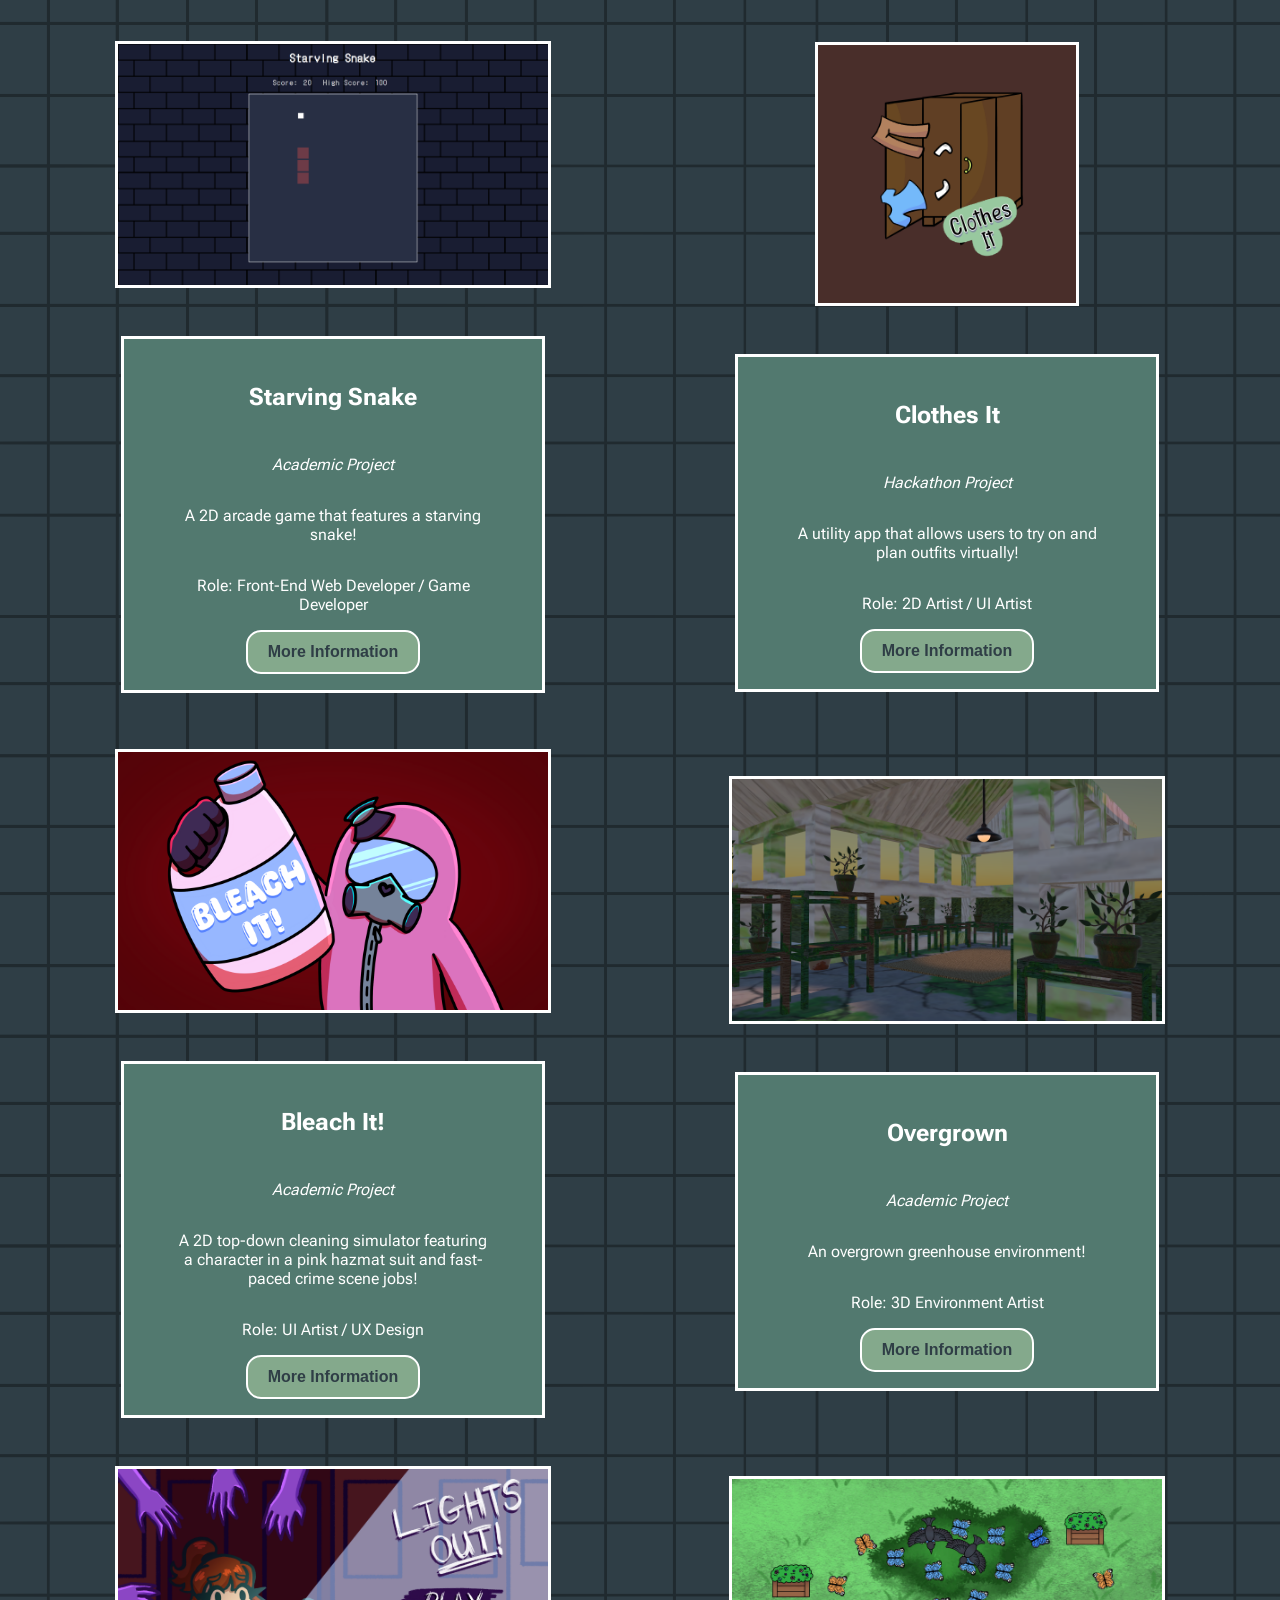
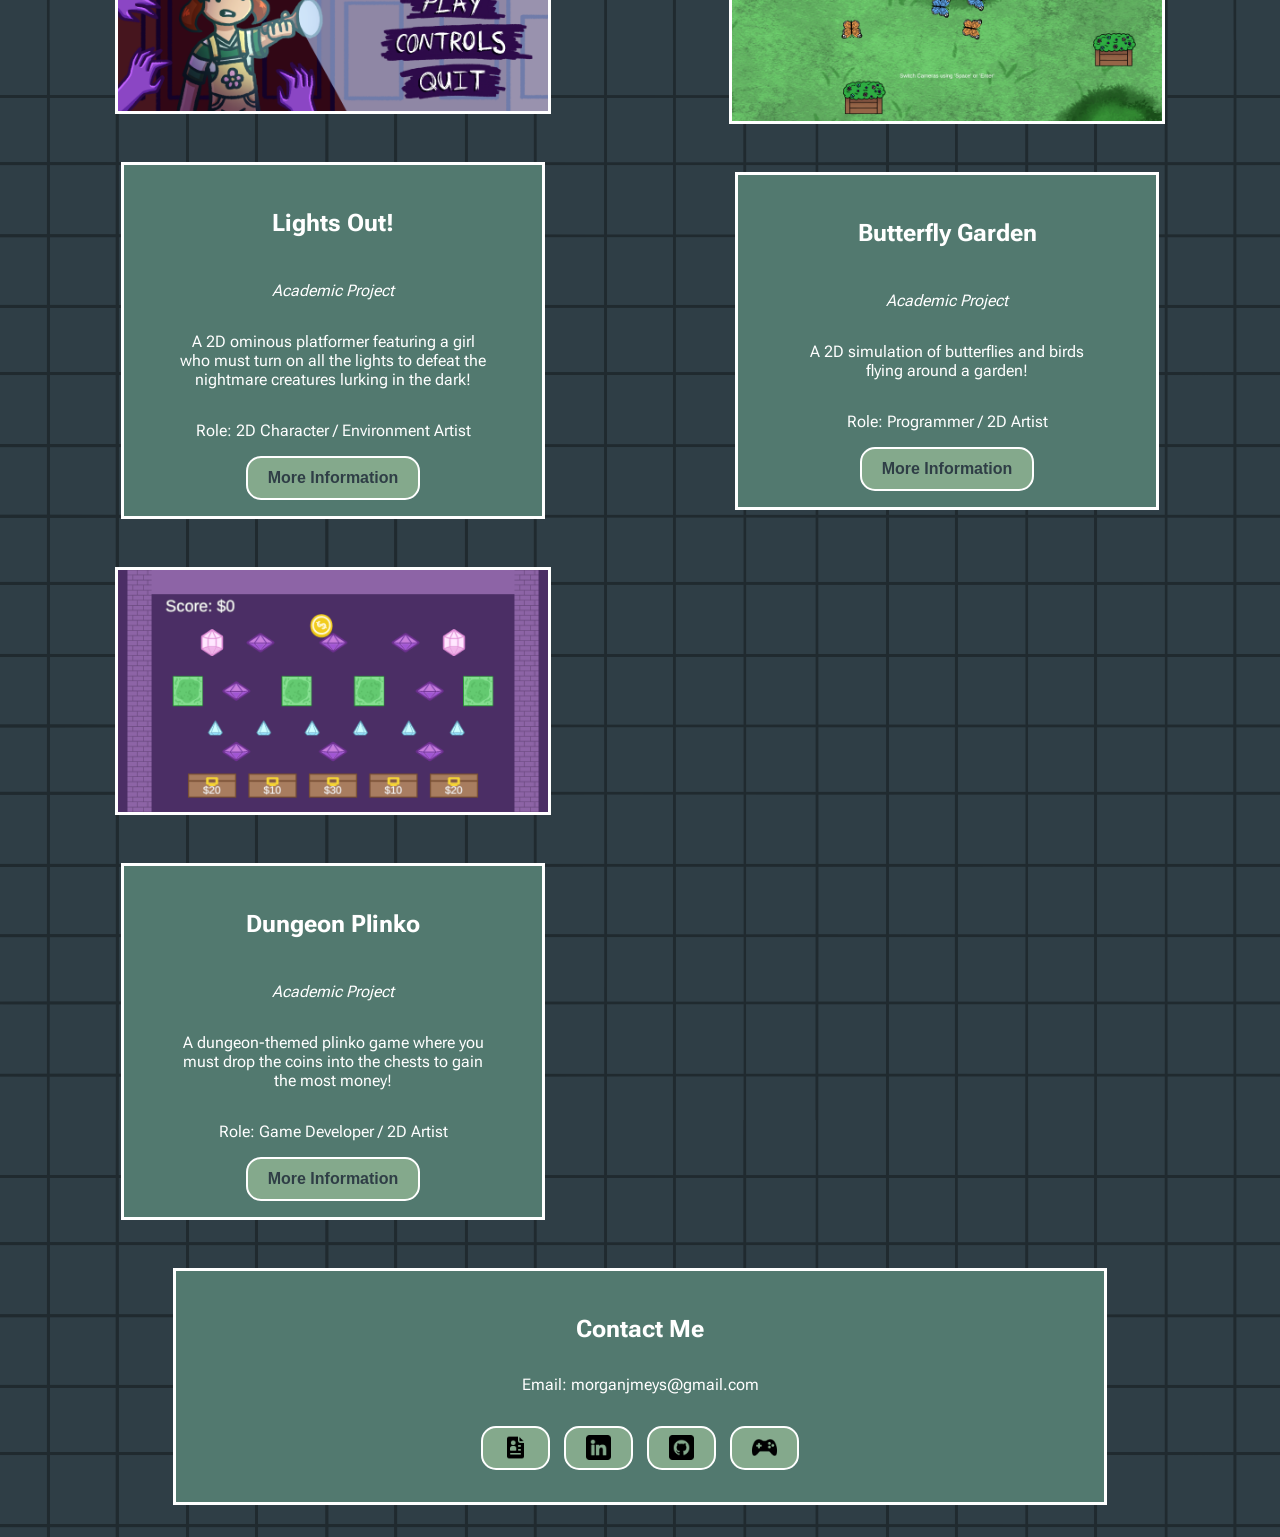
==== commit 959faa72: "adding icons (arrows, social media), header stylings including assets attribution page" ====
--- a/index.html
+++ b/index.html
@@ -23,17 +23,9 @@
 
 <body>
     <header>
-        <nav>
-            <h1 id="title" class="silkscreen-regular">Morgan Meys' Portfolio</h1>
-            <div id="nav-buttons">
-                <li><a href="https://drive.google.com/file/d/1amwJVeQI16TzZGm50V3njVcoU4B0A_nd/view?usp=sharing"
-                        target="_blank"><button class="playButton">View Resume</button></a></li>
-                <li><a href="https://www.linkedin.com/in/morgan-meys/" target="_blank"><button
-                            class="playButton">LinkedIn</button></a></li>
-            </div>
-        </nav>
+        <h1 id="title" class="silkscreen-regular">Morgan Meys' Portfolio</h1>
         <div class="section" id="about">
-            <h2>About Me</h2>
+            <h2 class="silkscreen-regular">About Me</h2>
             <p>My name is Morgan Meys, and I'm a fourth-year honors computing student at Rochester Institute of
                 Technology (RIT).
                 I am in the Game Design and Development BS program. I specialize in Front-End Web Development,
@@ -72,18 +64,19 @@
             <a href="pages/overgrown.html"><button class="playButton">More Information</button></a>
         </div> -->
         <div class="section" id="highlight">
-            <h2>Highlight Project</h2>
+            <h2 class="silkscreen-regular">Highlight Project</h2>
+            <h3>Looking for Group</h3>
             <div class="carousel">
-                <button class="previousButton">Previous</button>
+                <button class="previousButton"><img src='images/icons/pointer.png'></button>
                 <div class="slide"><img src="images/lookingforgrp.com_projects.png" alt="Looking for Group: Projects">
                 </div>
                 <div class="slide"><img src="images/lookingforgrp.com_people.png" alt="Looking for Group: People"></div>
                 <div class="slide"><img src="images/lookingforgrp.com_moderation.png"
                         alt="Looking for Group: Bug Reports"></div>
                 <div class="slide"><img src="images/lookingforgrp.com_person.png" alt="Looking for Group: User"></div>
-                <button class="nextButton">Next</button>
-            </div>
-            <h3>Looking for Group</h3>
+                <button class="nextButton"><img src='images/icons/pointer.png'></button>
+            </div>
+            <a href="https://lookingforgrp.com/" target="_blank"><button class="playButton">View Website</button></a>
             <p><em>Internship - Summer 2026</em></p>
             <p class="role">Role: UI/UX Designer / Front-End Developer</p>
             <h4>Contributions</h4>
@@ -96,13 +89,38 @@
                     feature that would hold groups of projects for Hackathons and similar events
                 </li>
             </ul>
-            <a href="https://lookingforgrp.com/" target="_blank"><button class="playButton">View Website</button></a>
+            
             <a href="pages/looking-for-group.html"><button class="playButton">More Information</button></a>
         </div>
 
-        <h2>Personal Work</h2>
+        <h2 class="silkscreen-regular" id="header-only">Personal Work</h2>
         <div id="gameGallery">
             <div id="item1">
+                <img src="images/SS_4.png" alt="Starving Snake">
+                <div class="section">
+                    <h3>Starving Snake</h3>
+                    <p><em>Academic Project</em></p>
+                    <p>A 2D arcade game that features a starving snake!
+                    </p>
+                    <p class="role">
+                        Role: Front-End Web Developer / Game Developer
+                    </p>
+                    <a href="pages/starving-snake.html"><button class="playButton">More Information</button></a>
+                </div>
+            </div>
+            <div id="item2" class="square">
+                <img src="images/ClothesItLogo.png" alt="Clothes It Logo">
+                <div class="section">
+                    <h3>Clothes It</h3>
+                    <p><em>Hackathon Project</em></p>
+                    <p>A utility app that allows users to try on and plan outfits virtually!</p>
+                    <p class="role">
+                        Role: 2D Artist / UI Artist
+                    </p>
+                    <a href="pages/clothes-it.html"><button class="playButton">More Information</button></a>
+                </div>
+            </div>
+            <div id="item3">
                 <img src="images/bleach-it.png" alt="Bleach It! Art">
                 <div class="section">
                     <h3>Bleach It!</h3>
@@ -113,7 +131,7 @@
                     <a href="pages/bleach-it.html"><button class="playButton">More Information</button></a>
                 </div>
             </div>
-            <div id="item2">
+            <div id="item4">
                 <img src="images/Overgrown1.png" alt="Overgrown Greenhouse Environment">
                 <div class="section">
                     <h3>Overgrown</h3>
@@ -123,7 +141,7 @@
                     <a href="pages/overgrown.html"><button class="playButton">More Information</button></a>
                 </div>
             </div>
-            <div id="item3">
+            <div id="item5">
                 <img src="images/lights-out.png" alt="Lights Out! Art">
                 <div class="section">
                     <h3>Lights Out!</h3>
@@ -137,20 +155,8 @@
                     <a href="pages/lights-out.html"><button class="playButton">More Information</button></a>
                 </div>
             </div>
-            <div id="item4">
-                <img src="images/SS_4.png" alt="Starving Snake">
-                <div class="section">
-                    <h3>Starving Snake</h3>
-                    <p><em>Academic Project</em></p>
-                    <p>A 2D arcade game that features a starving snake!
-                    </p>
-                    <p class="role">
-                        Role: Front-End Web Developer / Game Developer
-                    </p>
-                    <a href="pages/starving-snake.html"><button class="playButton">More Information</button></a>
-                </div>
-            </div>
-            <div id="item5">
+
+            <div id="item6">
                 <img src="images/ButterflyGarden3.png" alt="Butterfly Garden">
                 <div class="section">
                     <h3>Butterfly Garden</h3>
@@ -162,7 +168,7 @@
                     <a href="pages/butterfly-garden.html"><button class="playButton">More Information</button></a>
                 </div>
             </div>
-            <div id="item6">
+            <div id="item7">
                 <img src="images/Plinko1.png" alt="Dungeon Plinko">
                 <div class="section">
                     <h3>Dungeon Plinko</h3>
@@ -175,18 +181,7 @@
                     <a href="pages/dungeon-plinko.html"><button class="playButton">More Information</button></a>
                 </div>
             </div>
-            <div id="item7">
-                <img src="images/ClothesItLogo.png" alt="Clothes It Logo">
-                <div class="section">
-                    <h3>Clothes It</h3>
-                    <p><em>Hackathon Project</em></p>
-                    <p>A utility app that allows users to try on and plan outfits virtually!</p>
-                    <p class="role">
-                        Role: 2D Artist / UI Artist
-                    </p>
-                    <a href="pages/clothes-it.html"><button class="playButton">More Information</button></a>
-                </div>
-            </div>
+
             <!--<div id="item8">
                 <img src="images/ScarecrowPortfolio1.png" alt="Corn Maze">
             <div class="section">
@@ -208,12 +203,12 @@
             <ul>
                 <li>Email: morganjmeys@gmail.com</li>
                 <li><a href="https://drive.google.com/file/d/1amwJVeQI16TzZGm50V3njVcoU4B0A_nd/view?usp=sharing"
-                        target="_blank"><button class="playButton">View Resume</button></a></li>
+                        target="_blank"><button class="playButton"><img src='images/icons/resume.png'></button></a></li>
                 <li><a href="https://www.linkedin.com/in/morgan-meys/" target="_blank"><button
-                            class="playButton">LinkedIn</button></a></li>
-                <li><a href="https://github.com/Crinqe" target="_blank"><button class="playButton">GitHub</button></a>
+                            class="playButton"><img src='images/icons/linkedin.png'></button></a></li>
+                <li><a href="https://github.com/Crinqe" target="_blank"><button class="playButton"><img src='images/icons/github.png'></button></a>
                 </li>
-                <li><a href="https://crinqe.itch.io/" target="_blank"><button class="playButton">Itch</button></a></li>
+                <li><a href="https://crinqe.itch.io/" target="_blank"><button class="playButton"><img src='images/icons/games.png'></button></a></li>
             </ul>
         </div>
     </footer>
--- a/stylesheet.css
+++ b/stylesheet.css
@@ -23,14 +23,27 @@
 h2,
 h3 {
     color: white;
-    background-color: #52796F;
     width: 40vw;
-    border-style: solid;
-    border-color: white;
-    margin: 2rem auto;
+    margin: 0.5em auto;
     padding: 1rem;
     min-width: fit-content;
     max-width: calc(90% - 1rem);
+}
+
+h3
+{
+    font-size: 24px;
+}
+
+#header-only {
+    border-style: solid;
+    border-color: white;
+    background-color: #52796F;
+    margin: 2em auto;
+    width: fit-content;
+    padding: 1rem 3rem 1rem 3rem;
+    font-size: 28px;
+    text-shadow: 2px 2px 2px rgb(0, 0, 0, 40%);
 }
 
 nav li {
@@ -77,6 +90,11 @@
     justify-content: center;
 }
 
+.square img {
+    width: 60% !important;
+    max-height: 100%;
+}
+
 div div p {
     margin: 1em auto;
 }
@@ -178,6 +196,10 @@
     .carousel .previousButton {
         grid-column: 1/2;
         grid-row: 2/3;
+
+        img {
+            transform: scaleX(-1);
+        }
     }
 
     .carousel .nextButton,
@@ -216,13 +238,9 @@
         align-items: center;
         justify-content: center;
     }
-    #nav-buttons
-    {
-        visibility: hidden;
-    }
+
     #title {
-        width: 50vw;
-        font-size: 20px;
+        width: 80vw;
     }
 
     h2 {
@@ -261,14 +279,13 @@
 }
 
 div h2 {
-    background-color: #52796F;
     width: 15vw;
     margin-left: auto;
     margin-right: auto;
-    border-style: solid;
-    border-color: white;
     padding-top: 1rem;
     padding-bottom: 1rem;
+    font-size: 28px;
+    text-shadow: 2px 2px 2px rgb(0, 0, 0, 40%);
 }
 
 .section {
@@ -294,51 +311,23 @@
     color: white;
 }
 
-nav {
-    display: flex;
-    flex-direction: row;
-    justify-content: space-evenly;
+#title {
+    color: white;
     background-color: #52796F;
+    /*    border-style: solid;
+    border-color: white;*/
+    /*margin: 2rem auto;*/
     border-bottom: 3px solid white;
-    padding-top: 0.1em;
-    padding-bottom: 0.1em;
-    padding-right: 1em;
-    padding-left: 1em;
+    padding-top: 1rem;
+    padding-bottom: 1rem;
     position: fixed;
     top: 0;
     margin: 0 !important;
     width: 100vw;
     box-shadow: 10px 10px 10px rgb(0, 0, 0, 25%);
     text-shadow: 2px 2px 2px rgb(0, 0, 0, 40%);
-
-    #title {
-        color: white;
-        width: fit-content;
-        text-wrap: nowrap;
-    }
-
-    #nav-buttons {
-        display: flex;
-        flex-direction: row;
-        justify-content: space-between;
-        width: fit-content;
-        align-items: center;
-    }
-
-    li {
-        background-color: transparent;
-        border-bottom: 0;
-        padding: 0;
-        top: 0;
-        width: 100vw;
-        box-shadow: none;
-        text-shadow: none;
-        border-color: transparent;
-        width: fit-content;
-    }
-}
-
-/* Contact Section */
+}
+
 #contact ul {
     margin: 0 auto;
     text-align: center;
@@ -378,14 +367,15 @@
     height: 20px;
     display: flex;
     align-items: center;
+
+    img {
+        width: 25px;
+        border: none;
+    }
 }
 
 a button {
     margin: 0 auto;
-}
-
-#square img {
-    width: 60%;
 }
 
 /* Google Fonts Roboto Flex */
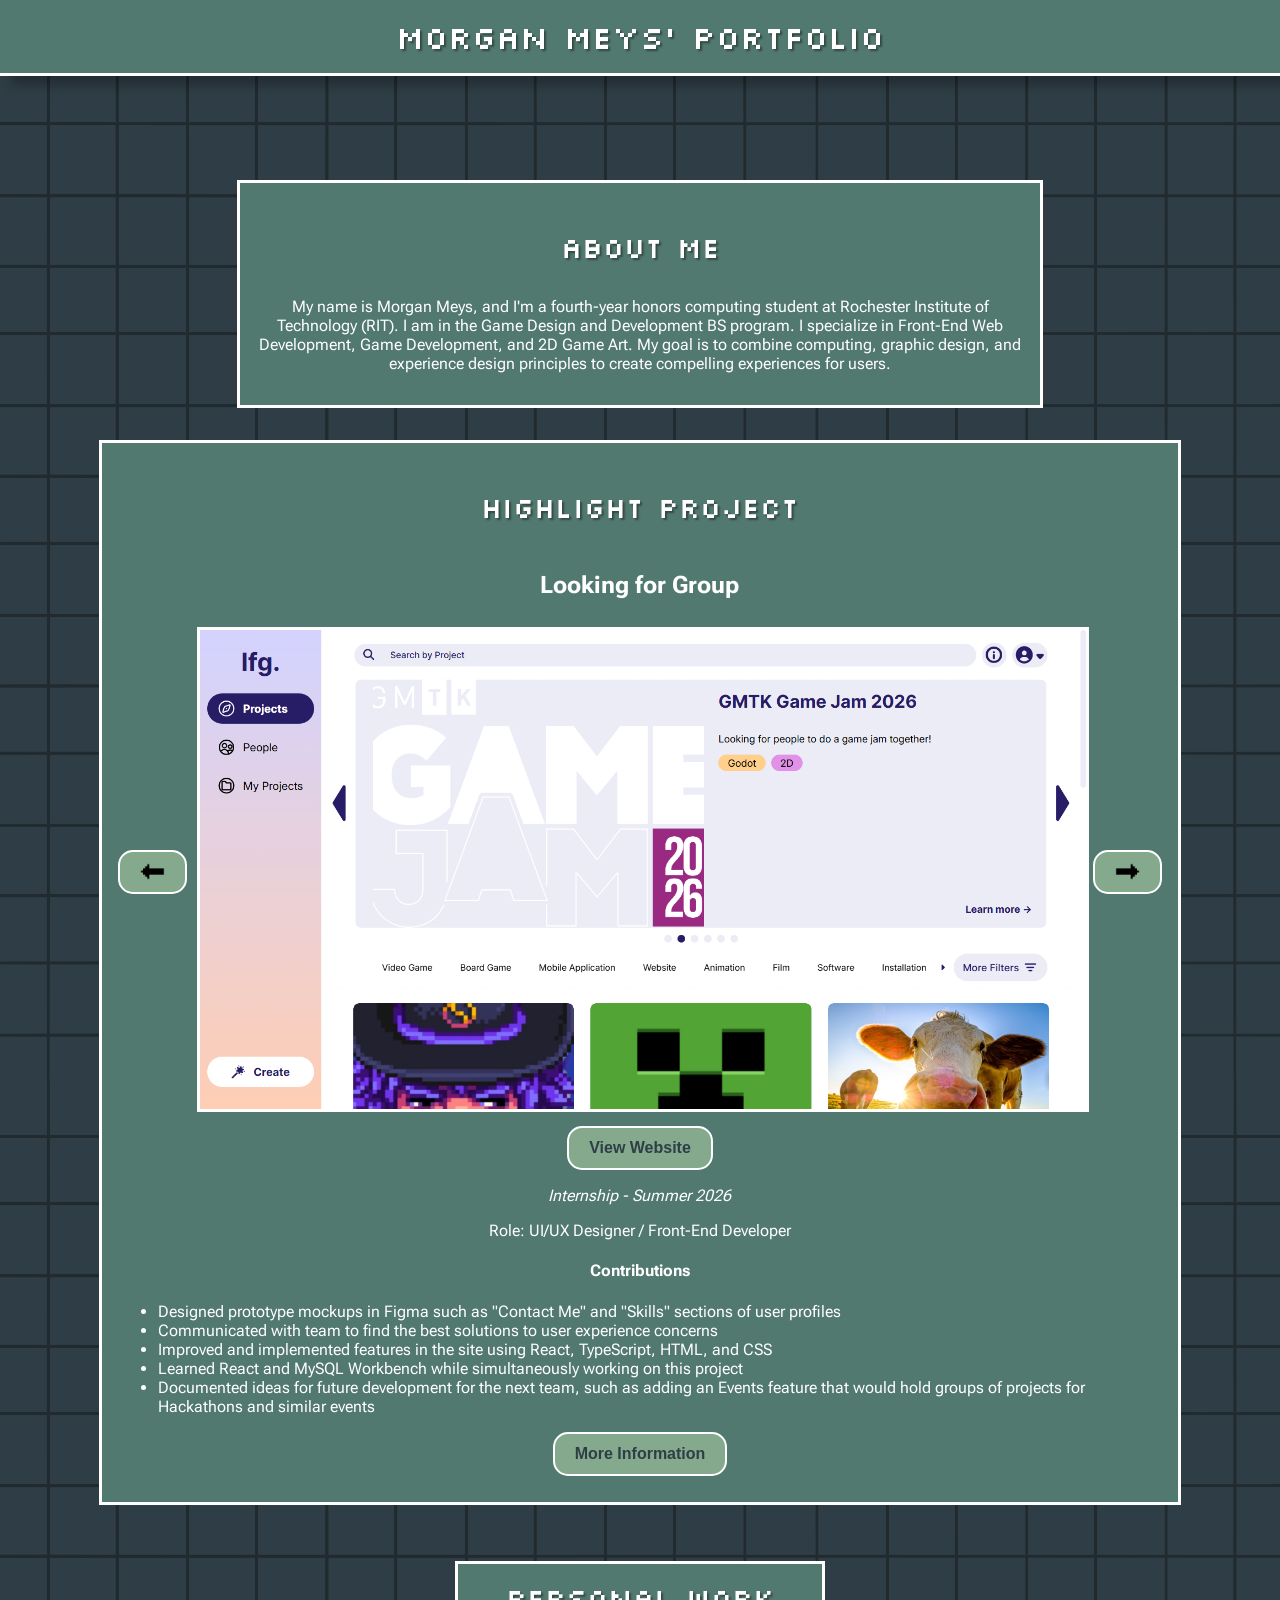
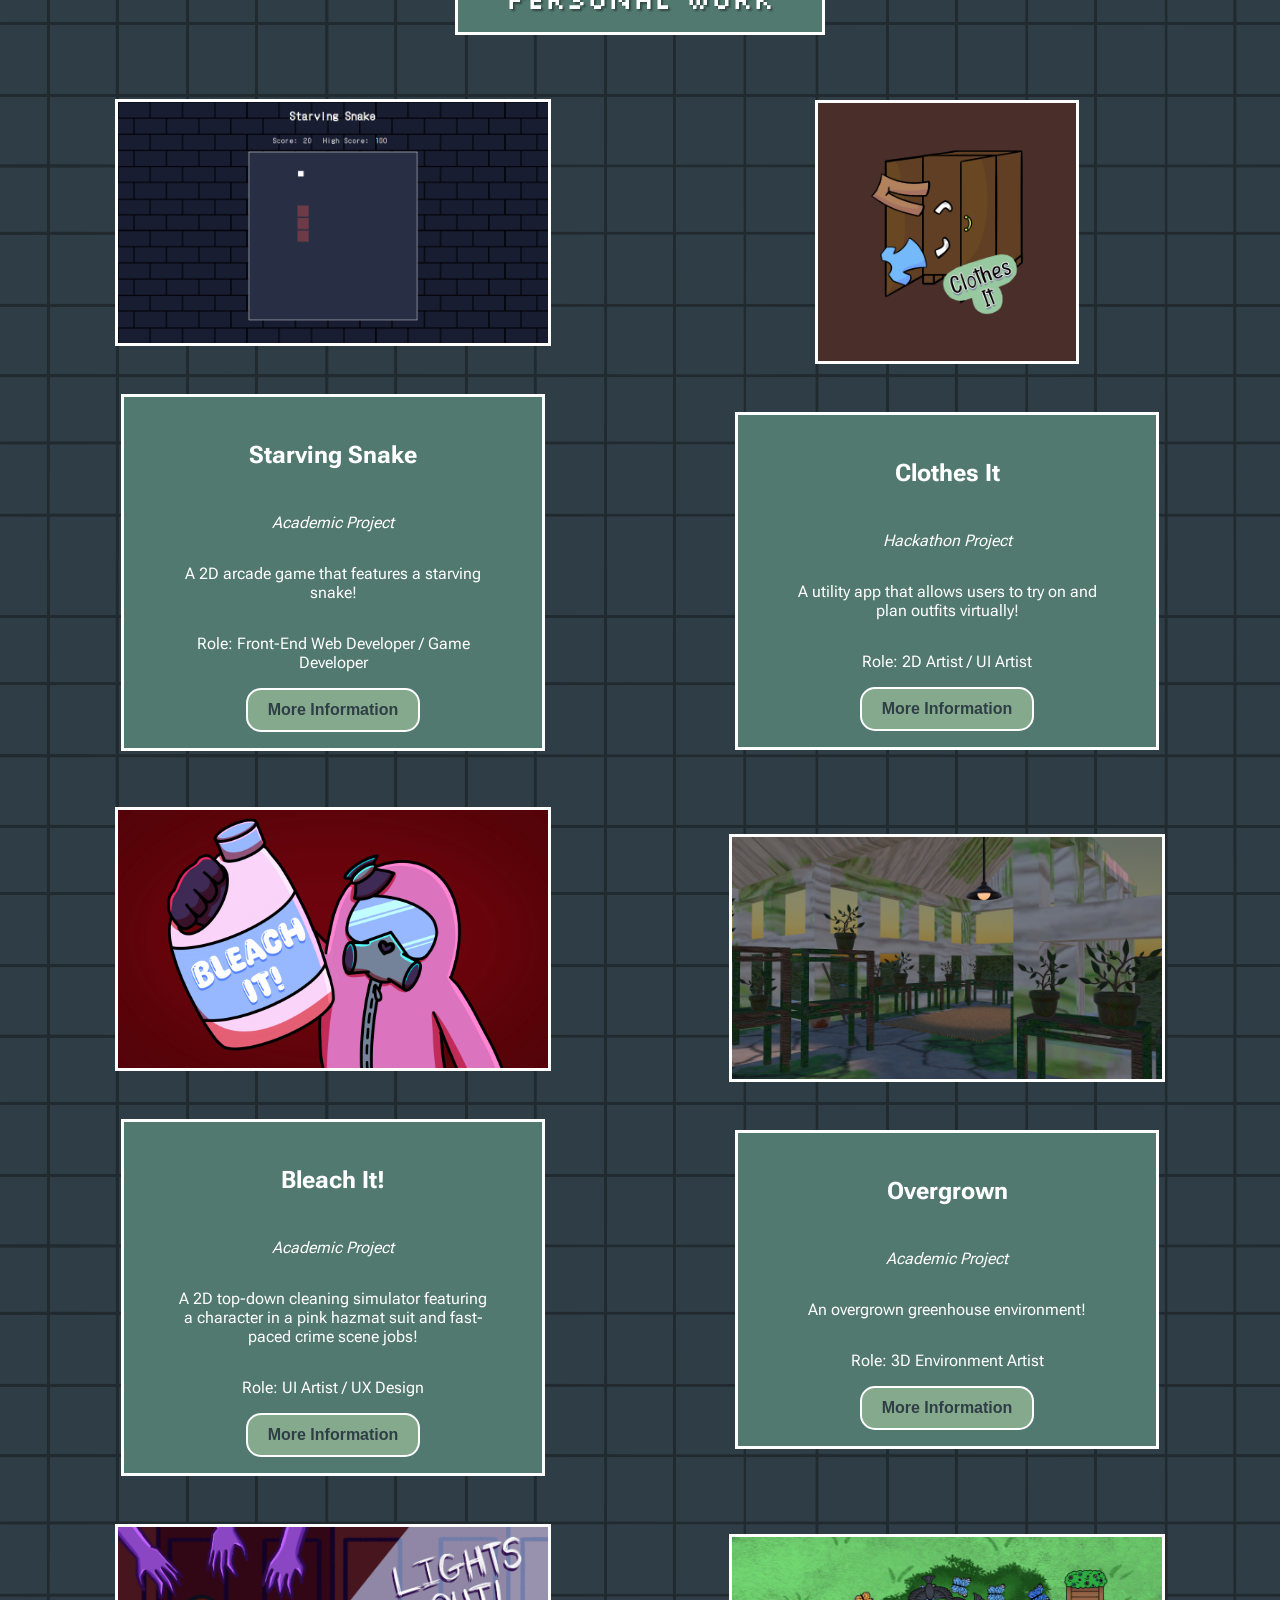
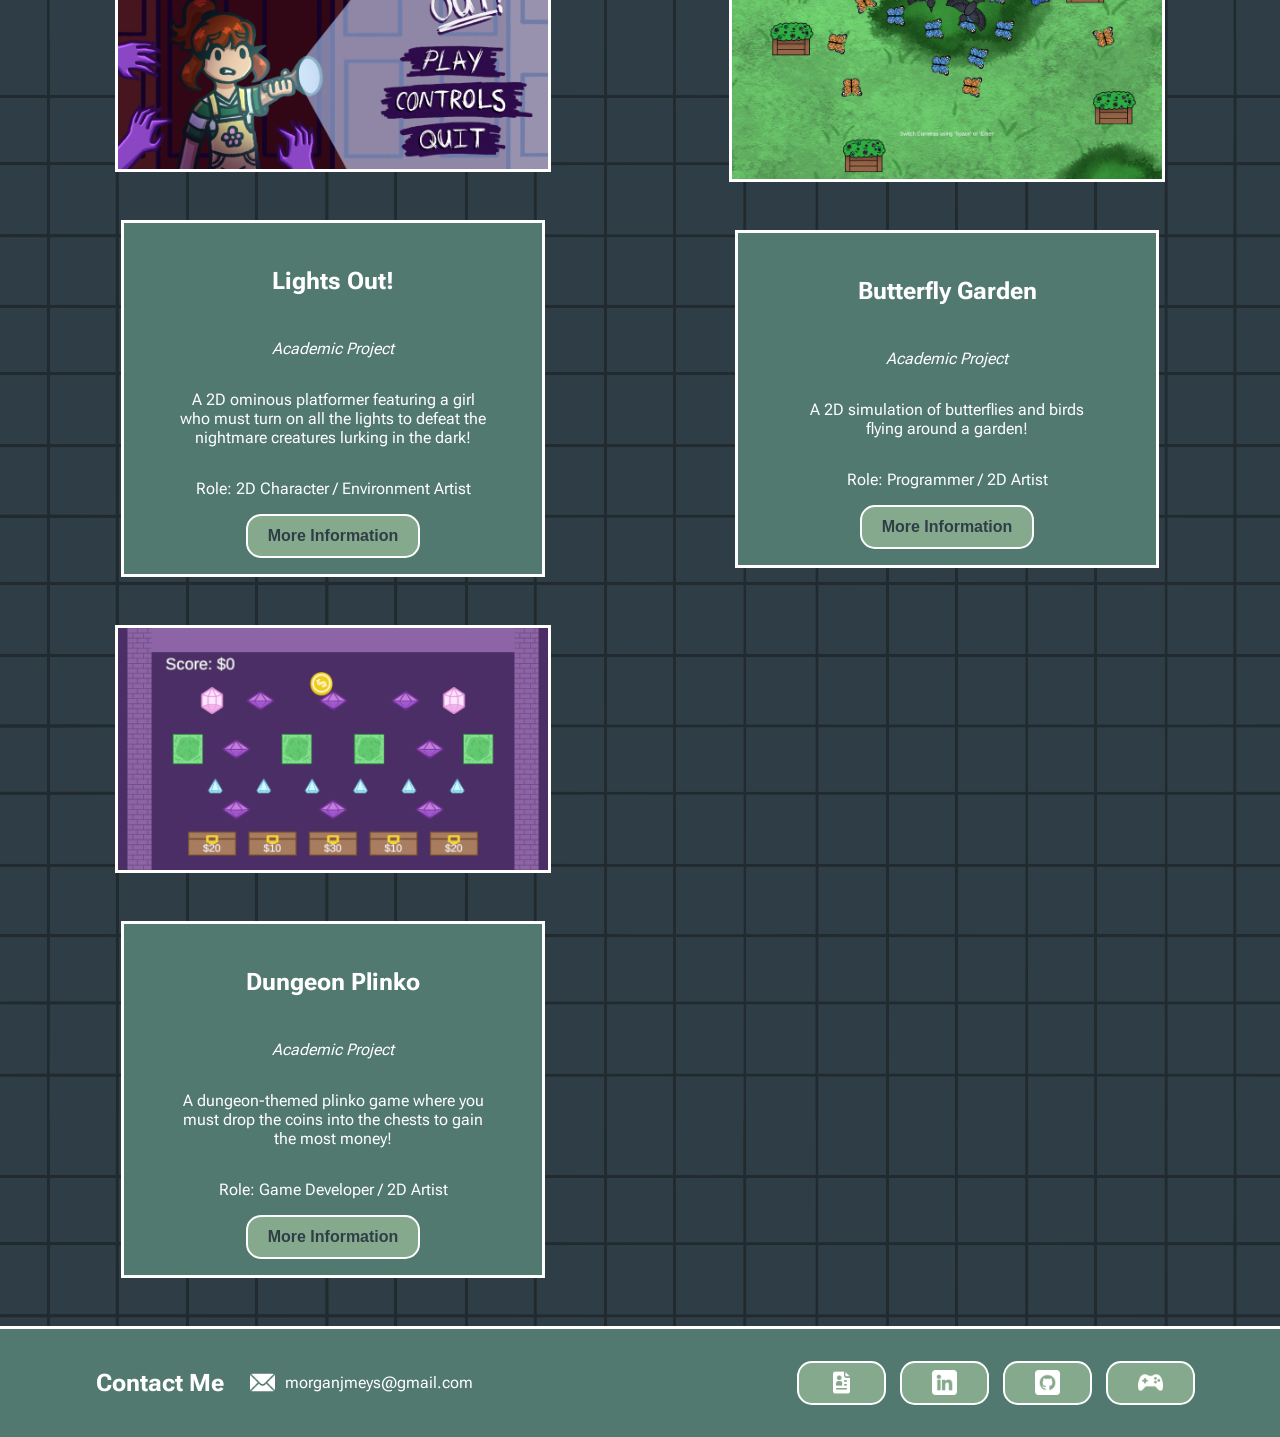
==== commit 0fb7c861: "updated contact section" ====
--- a/index.html
+++ b/index.html
@@ -89,7 +89,7 @@
                     feature that would hold groups of projects for Hackathons and similar events
                 </li>
             </ul>
-            
+
             <a href="pages/looking-for-group.html"><button class="playButton">More Information</button></a>
         </div>
 
@@ -199,16 +199,21 @@
     </main>
     <footer>
         <div class="section" id="contact">
-            <h3>Contact Me</h3>
+            <div id="contact-text">
+                <h3>Contact Me</h3>
+                <p><img src="images/icons/mail.png">morganjmeys@gmail.com</p>
+            </div>
             <ul>
-                <li>Email: morganjmeys@gmail.com</li>
+
                 <li><a href="https://drive.google.com/file/d/1amwJVeQI16TzZGm50V3njVcoU4B0A_nd/view?usp=sharing"
                         target="_blank"><button class="playButton"><img src='images/icons/resume.png'></button></a></li>
-                <li><a href="https://www.linkedin.com/in/morgan-meys/" target="_blank"><button
-                            class="playButton"><img src='images/icons/linkedin.png'></button></a></li>
-                <li><a href="https://github.com/Crinqe" target="_blank"><button class="playButton"><img src='images/icons/github.png'></button></a>
+                <li><a href="https://www.linkedin.com/in/morgan-meys/" target="_blank"><button class="playButton"><img
+                                src='images/icons/linkedin.png'></button></a></li>
+                <li><a href="https://github.com/Crinqe" target="_blank"><button class="playButton"><img
+                                src='images/icons/github.png'></button></a>
                 </li>
-                <li><a href="https://crinqe.itch.io/" target="_blank"><button class="playButton"><img src='images/icons/games.png'></button></a></li>
+                <li><a href="https://crinqe.itch.io/" target="_blank"><button class="playButton"><img
+                                src='images/icons/games.png'></button></a></li>
             </ul>
         </div>
     </footer>
--- a/stylesheet.css
+++ b/stylesheet.css
@@ -2,7 +2,8 @@
     background-color: #2F3E46;
     background-image: url(images/Grid.png);
     width: 70vw;
-    margin: 2rem auto;
+    margin: 0 auto;
+    margin-top: 10vh;
     text-align: center;
     display: flex;
     flex-direction: column;
@@ -13,6 +14,10 @@
     display: flex;
     flex-direction: column;
     align-items: center;
+}
+
+footer {
+    width: 100vw;
 }
 
 #about {
@@ -30,8 +35,7 @@
     max-width: calc(90% - 1rem);
 }
 
-h3
-{
+h3 {
     font-size: 24px;
 }
 
@@ -80,7 +84,39 @@
 }
 
 #contact {
-    margin: 0 auto;
+    bottom: 0;
+    margin: 0;
+    width: 100%;
+    padding: 0 5em 0 5em;
+    border-bottom: none;
+    border-right: none;
+    border-left: none;
+    display: flex;
+    align-items: center;
+    justify-content: space-between;
+
+    h3 {
+        width: fit-content;
+    }
+
+    #contact-text {
+        display: flex;
+        align-items: center;
+        width: fit-content;
+        justify-content: space-between;
+    }
+
+    img {
+        border: none;
+        width: 25px;
+        padding: 10px;
+        filter: invert(1);
+    }
+
+    p {
+        display: flex;
+        align-items: center;
+    }
 }
 
 #gameGallery div {
@@ -109,9 +145,6 @@
 
 /* Desktop Width */
 @media screen and (min-width: 1000px) {
-    #contact {
-        width: 40vw;
-    }
 
     h2 {
         width: 55vw;
@@ -179,6 +212,10 @@
         width: 80vw;
     }
 
+    #contact {
+        width: calc(100% - 10em);
+    }
+
     #highlight {
         width: 85%;
     }
@@ -205,10 +242,6 @@
     .carousel .nextButton,
     .carousel .previousButton {
         margin: 1em auto;
-    }
-
-    #contact {
-        width: 70vw;
     }
 
     #about h3 {
@@ -266,6 +299,39 @@
 @media screen and (min-width: 700px) and (max-width: 1000px) {
     #title {
         width: 50vw;
+    }
+}
+
+@media screen and (min-width: 320px) and (max-width: 1000px) {
+    #contact {
+        display: flex;
+        flex-direction: column;
+
+        #contact-text {
+            width: fit-content;
+            flex-wrap: wrap;
+        }
+    }
+    #contact ul li:first-child {
+        display: list-item;
+    }
+
+    #contact ul {
+        margin: 0 auto;
+        text-align: center;
+        padding-left: 0;
+        width: fit-content;
+        display: flex;
+        align-items: center;
+        flex-wrap: wrap;
+    }
+
+    #contact ul li {
+        display: inline-block;
+        list-style-type: none;
+        margin: 1em auto;
+        padding-left: 5px;
+        padding-right: 5px;
     }
 }
 
@@ -329,9 +395,9 @@
 }
 
 #contact ul {
-    margin: 0 auto;
     text-align: center;
     padding-left: 0;
+    width: fit-content;
 }
 
 #contact ul li {
@@ -340,10 +406,6 @@
     margin: 1em auto;
     padding-left: 5px;
     padding-right: 5px;
-}
-
-#contact ul li:first-child {
-    display: list-item;
 }
 
 .slide img {
